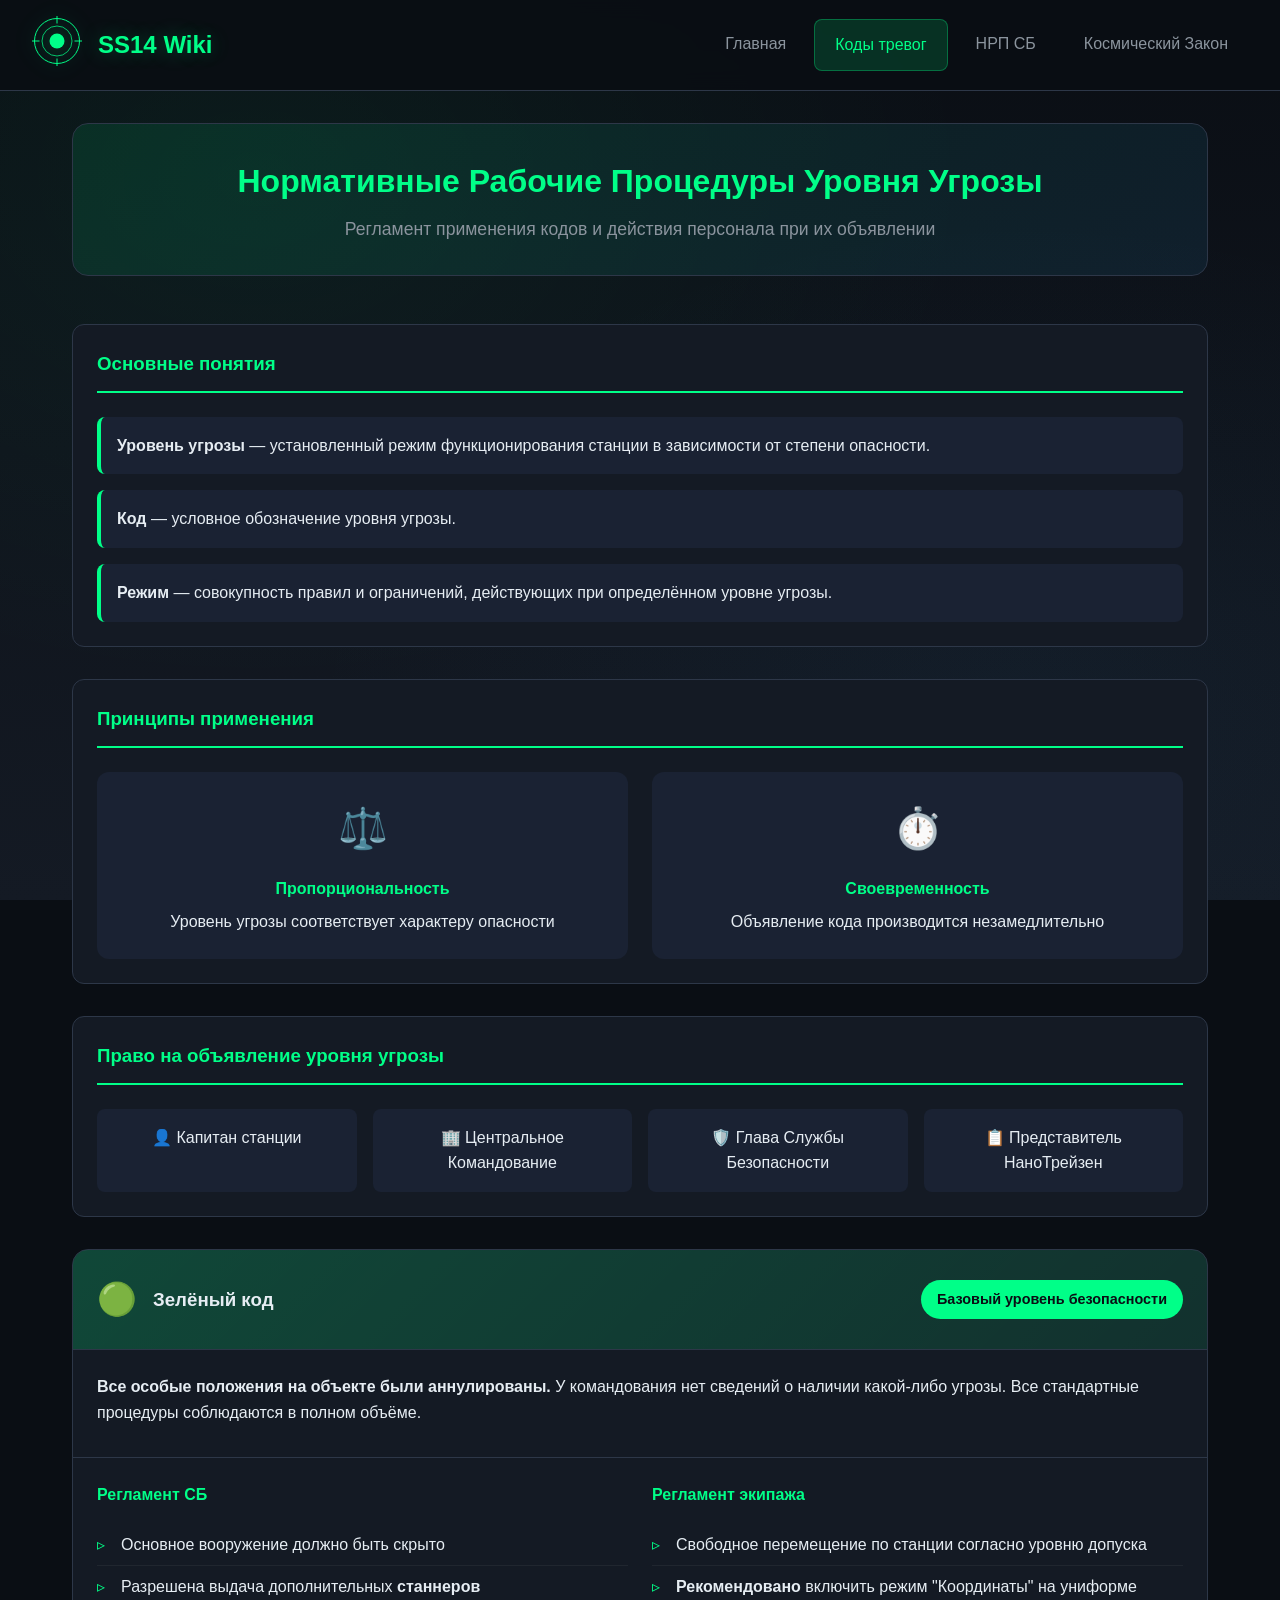
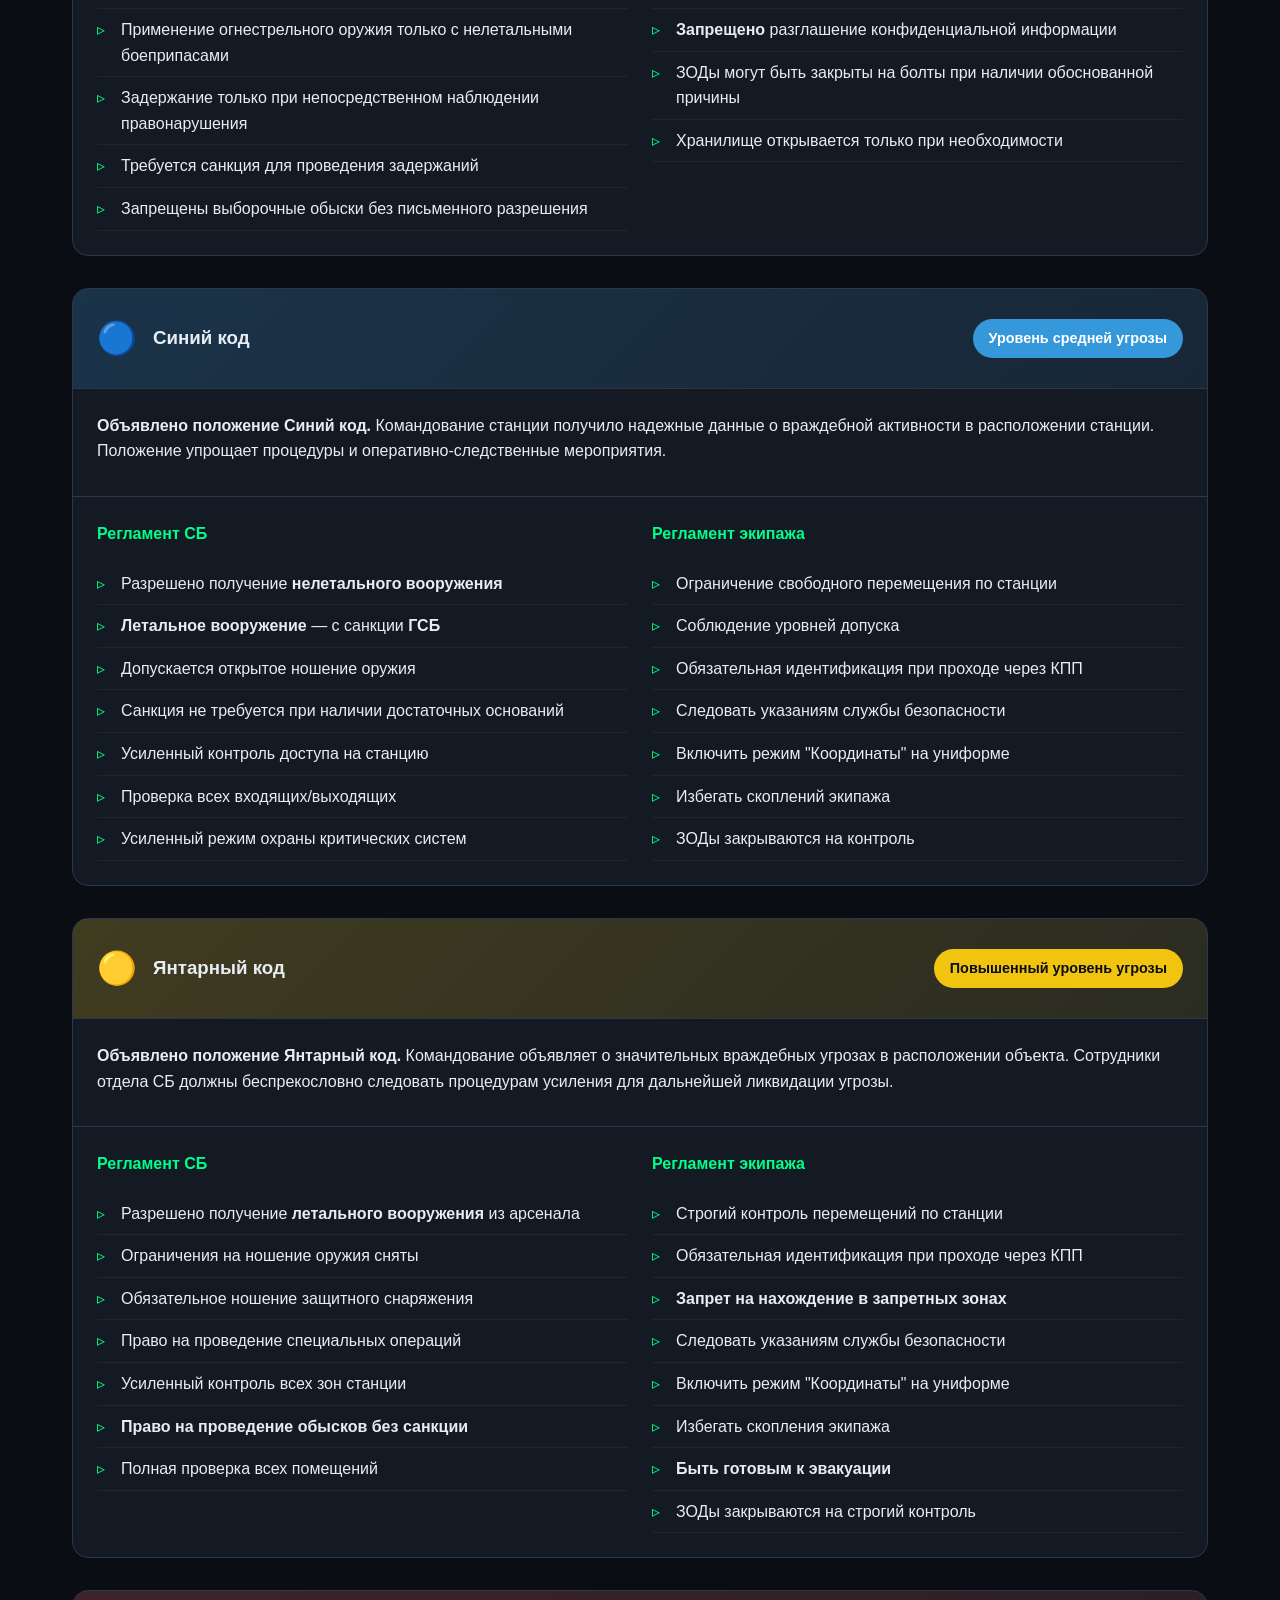
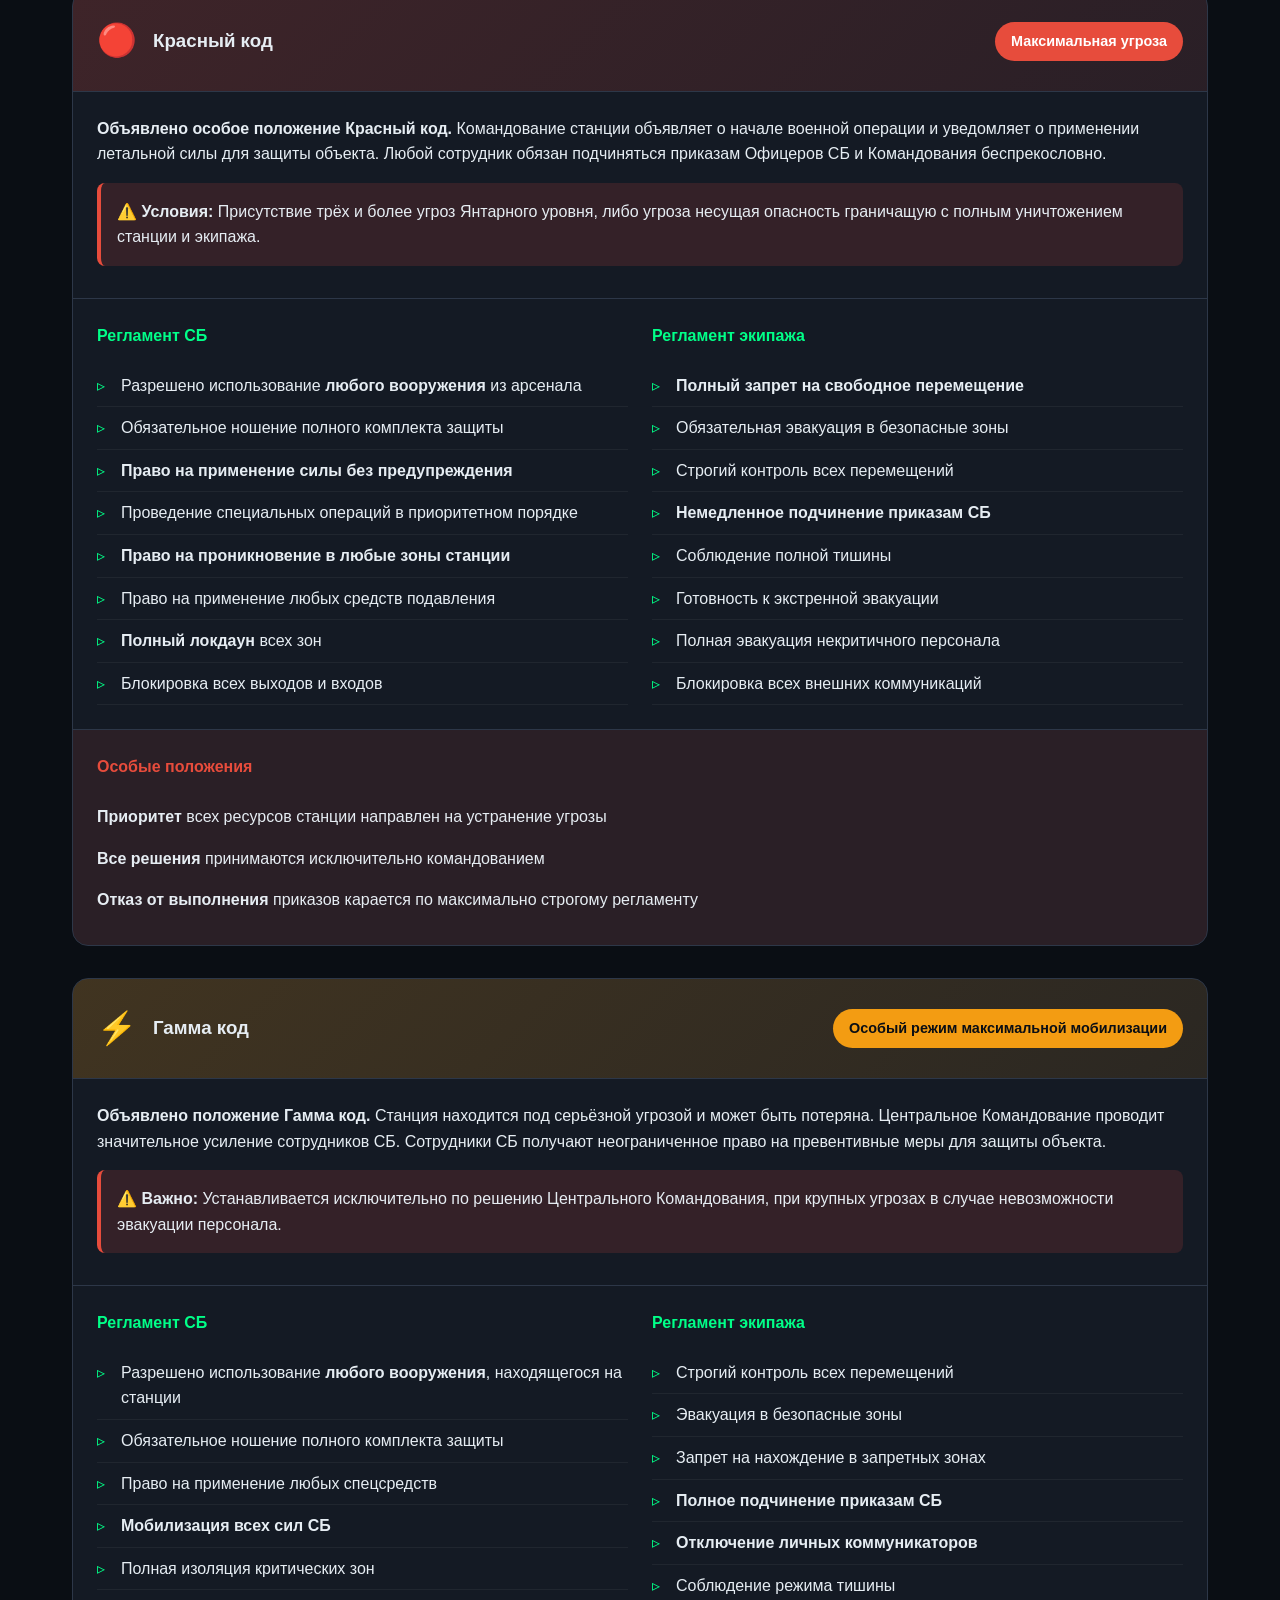
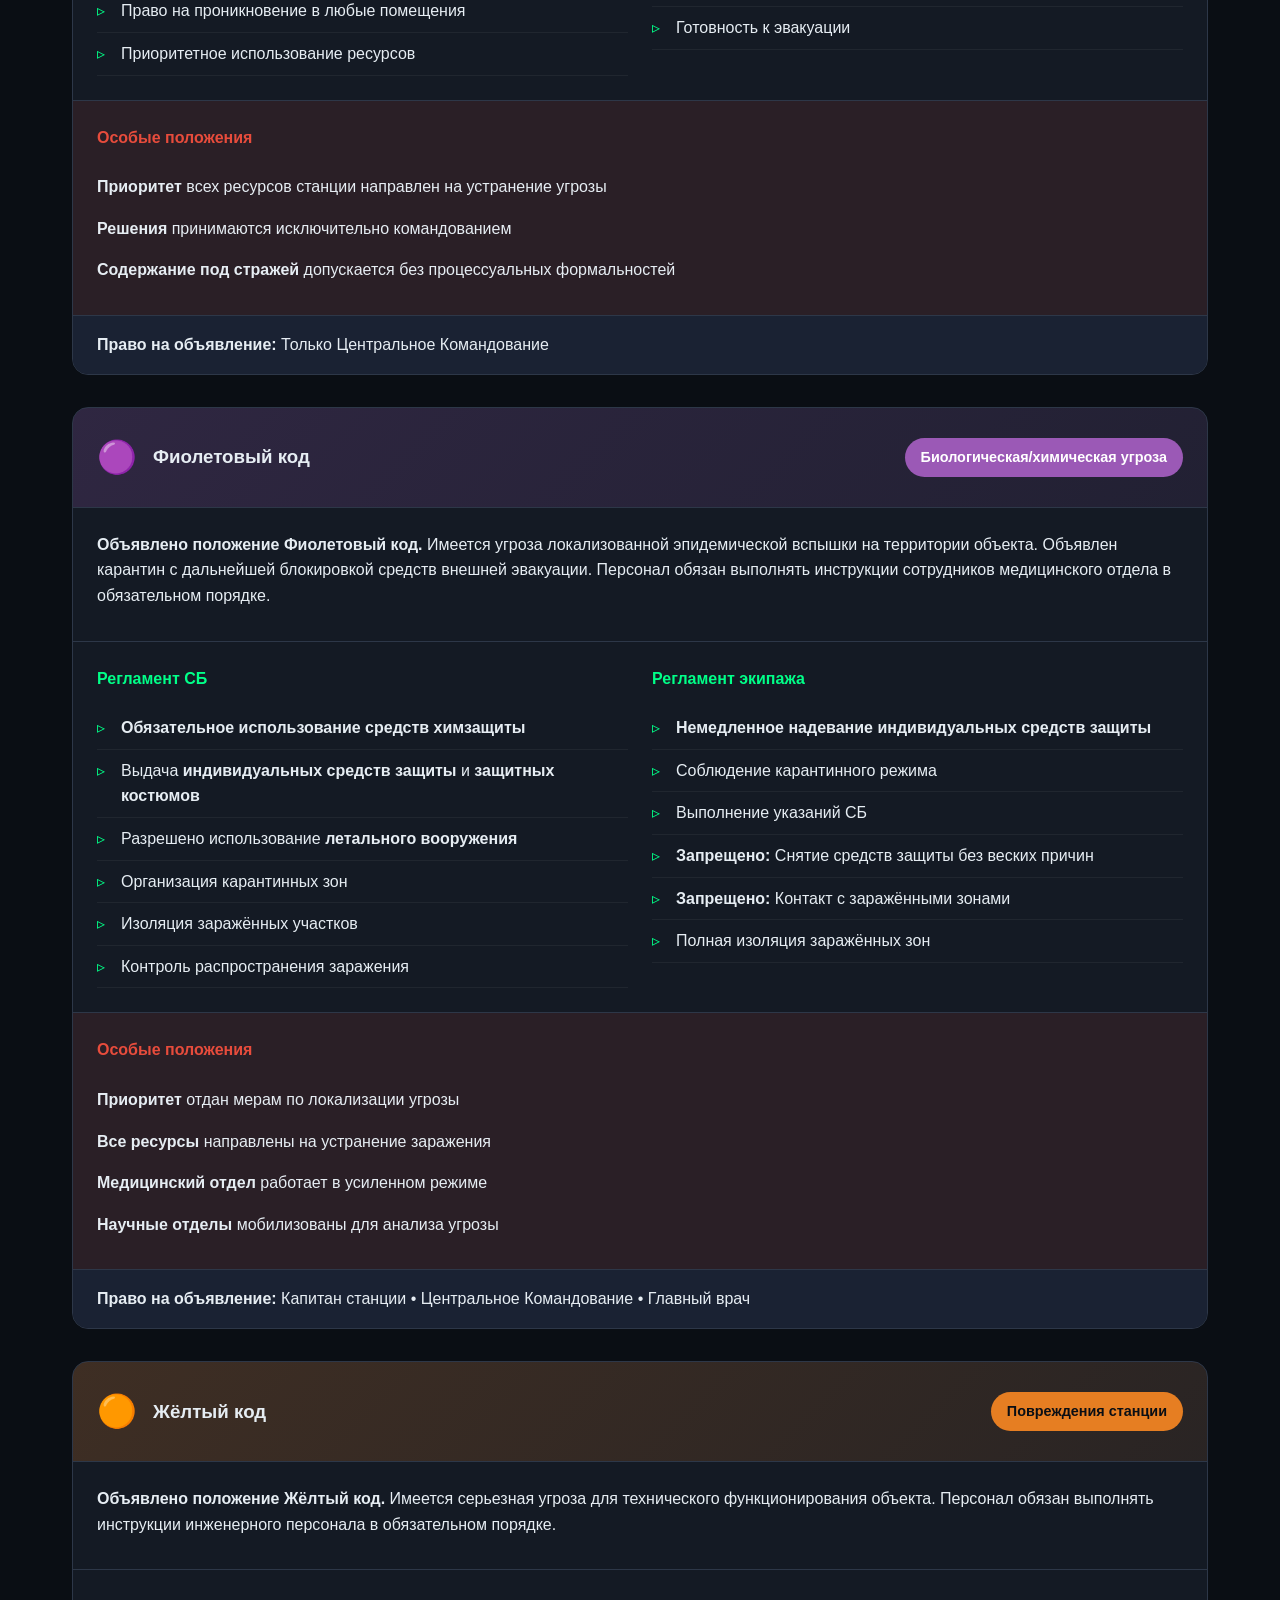
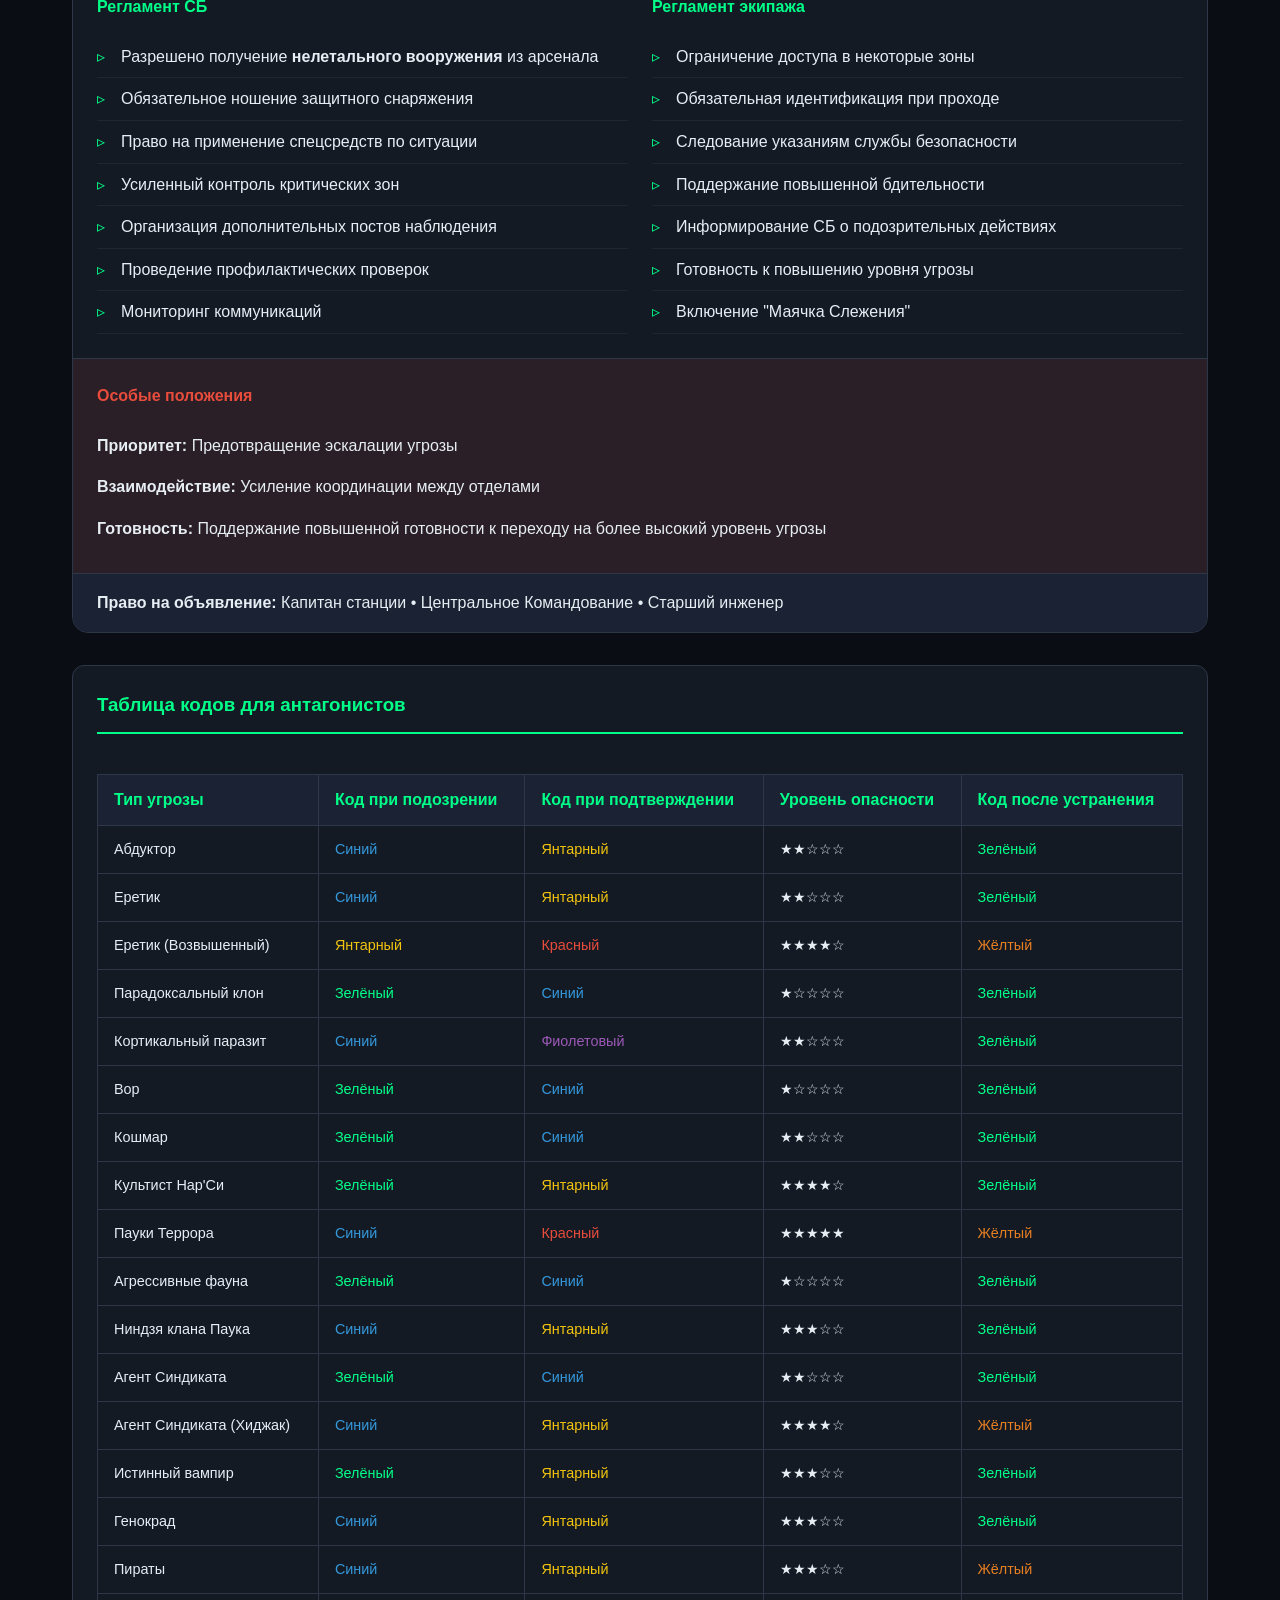
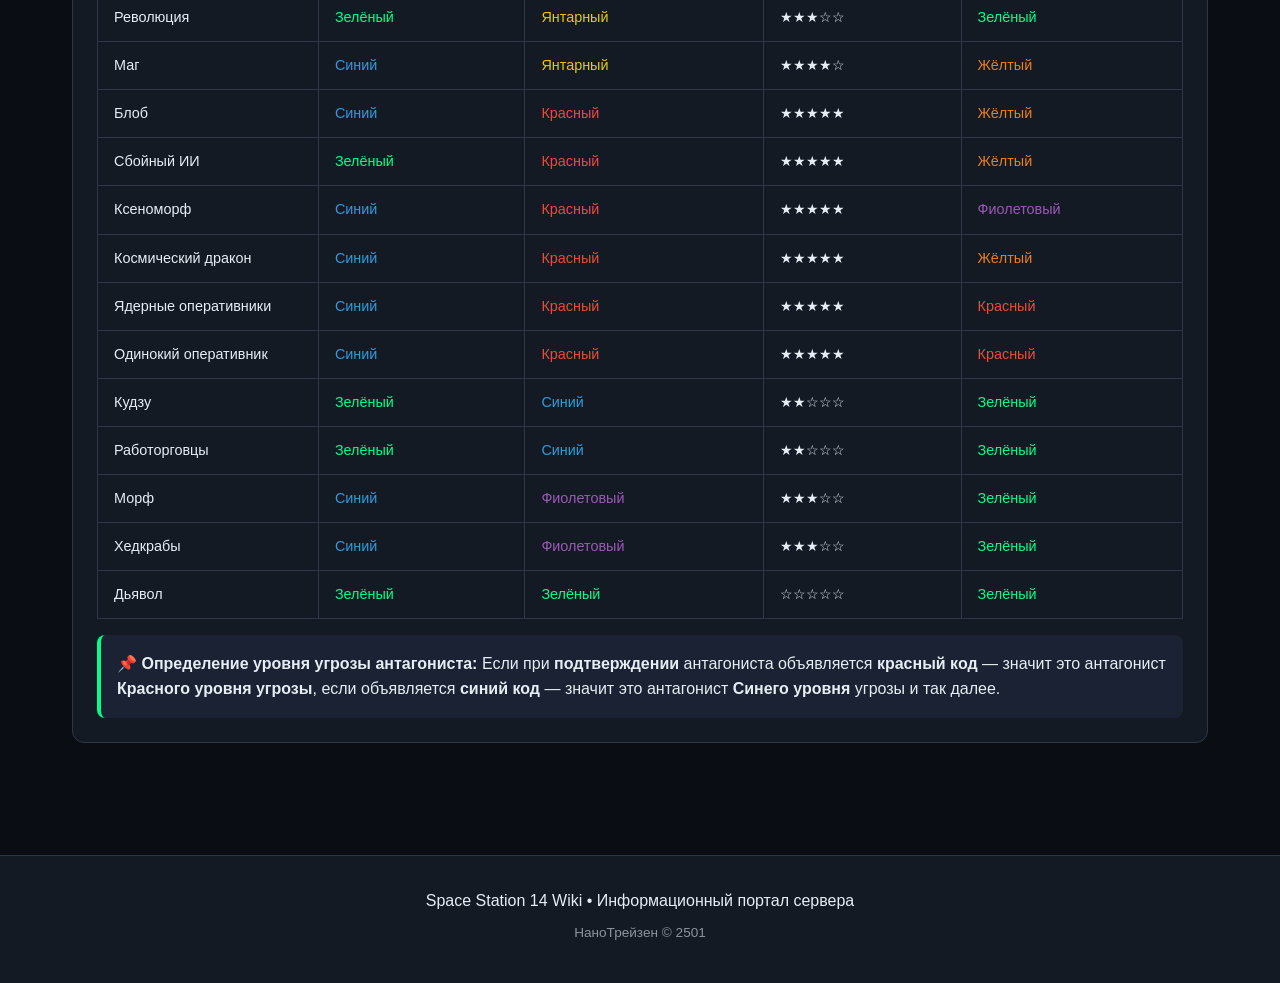
==== codes.html @ a92f485c "Add files via upload" ====
<!DOCTYPE html>
<html lang="ru">
<head>
    <meta charset="UTF-8">
    <meta name="viewport" content="width=device-width, initial-scale=1.0">
    <title>НРП Кодов - SS14 Wiki</title>
    <link rel="stylesheet" href="styles.css">
</head>
<body>
    <div class="background-animation"></div>
    
    <header class="site-header">
        <div class="logo-container">
            <div class="station-icon">
                <svg viewBox="0 0 100 100" width="50" height="50">
                    <circle cx="50" cy="50" r="45" fill="none" stroke="#00ff88" stroke-width="2"/>
                    <circle cx="50" cy="50" r="30" fill="none" stroke="#00ff88" stroke-width="1.5"/>
                    <circle cx="50" cy="50" r="15" fill="#00ff88"/>
                    <line x1="50" y1="0" x2="50" y2="15" stroke="#00ff88" stroke-width="2"/>
                    <line x1="50" y1="85" x2="50" y2="100" stroke="#00ff88" stroke-width="2"/>
                    <line x1="0" y1="50" x2="15" y2="50" stroke="#00ff88" stroke-width="2"/>
                    <line x1="85" y1="50" x2="100" y2="50" stroke="#00ff88" stroke-width="2"/>
                </svg>
            </div>
            <h1>SS14 Wiki</h1>
        </div>
        <nav class="main-nav">
            <a href="index.html" class="nav-link">Главная</a>
            <a href="codes.html" class="nav-link active">Коды тревог</a>
            <a href="security.html" class="nav-link">НРП СБ</a>
            <a href="law.html" class="nav-link">Космический Закон</a>
        </nav>
    </header>

    <main class="content">
        <section class="page-header">
            <h2>Нормативные Рабочие Процедуры Уровня Угрозы</h2>
            <p class="subtitle">Регламент применения кодов и действия персонала при их объявлении</p>
        </section>

        <section class="content-block" id="intro">
            <h3>Основные понятия</h3>
            <div class="info-boxes">
                <div class="info-box">
                    <strong>Уровень угрозы</strong> — установленный режим функционирования станции в зависимости от степени опасности.
                </div>
                <div class="info-box">
                    <strong>Код</strong> — условное обозначение уровня угрозы.
                </div>
                <div class="info-box">
                    <strong>Режим</strong> — совокупность правил и ограничений, действующих при определённом уровне угрозы.
                </div>
            </div>
        </section>

        <section class="content-block">
            <h3>Принципы применения</h3>
            <div class="principles-grid">
                <div class="principle">
                    <div class="principle-icon">⚖️</div>
                    <h4>Пропорциональность</h4>
                    <p>Уровень угрозы соответствует характеру опасности</p>
                </div>
                <div class="principle">
                    <div class="principle-icon">⏱️</div>
                    <h4>Своевременность</h4>
                    <p>Объявление кода производится незамедлительно</p>
                </div>
            </div>
        </section>

        <section class="content-block">
            <h3>Право на объявление уровня угрозы</h3>
            <div class="authority-list">
                <div class="authority-item">👤 Капитан станции</div>
                <div class="authority-item">🏢 Центральное Командование</div>
                <div class="authority-item">🛡️ Глава Службы Безопасности</div>
                <div class="authority-item">📋 Представитель НаноТрейзен</div>
            </div>
        </section>

        <!-- Зелёный код -->
        <section class="code-section" id="green">
            <div class="code-header code-green-header">
                <span class="code-indicator">🟢</span>
                <h3>Зелёный код</h3>
                <span class="code-badge">Базовый уровень безопасности</span>
            </div>
            <div class="code-description">
                <p><strong>Все особые положения на объекте были аннулированы.</strong> У командования нет сведений о наличии какой-либо угрозы. Все стандартные процедуры соблюдаются в полном объёме.</p>
            </div>
            <div class="code-details">
                <div class="detail-column">
                    <h4>Регламент СБ</h4>
                    <ul>
                        <li>Основное вооружение должно быть скрыто</li>
                        <li>Разрешена выдача дополнительных <strong>станнеров</strong></li>
                        <li>Применение огнестрельного оружия только с нелетальными боеприпасами</li>
                        <li>Задержание только при непосредственном наблюдении правонарушения</li>
                        <li>Требуется санкция для проведения задержаний</li>
                        <li>Запрещены выборочные обыски без письменного разрешения</li>
                    </ul>
                </div>
                <div class="detail-column">
                    <h4>Регламент экипажа</h4>
                    <ul>
                        <li>Свободное перемещение по станции согласно уровню допуска</li>
                        <li><strong>Рекомендовано</strong> включить режим "Координаты" на униформе</li>
                        <li><strong>Запрещено</strong> разглашение конфиденциальной информации</li>
                        <li>ЗОДы могут быть закрыты на болты при наличии обоснованной причины</li>
                        <li>Хранилище открывается только при необходимости</li>
                    </ul>
                </div>
            </div>
        </section>

        <!-- Синий код -->
        <section class="code-section" id="blue">
            <div class="code-header code-blue-header">
                <span class="code-indicator">🔵</span>
                <h3>Синий код</h3>
                <span class="code-badge">Уровень средней угрозы</span>
            </div>
            <div class="code-description">
                <p><strong>Объявлено положение Синий код.</strong> Командование станции получило надежные данные о враждебной активности в расположении станции. Положение упрощает процедуры и оперативно-следственные мероприятия.</p>
            </div>
            <div class="code-details">
                <div class="detail-column">
                    <h4>Регламент СБ</h4>
                    <ul>
                        <li>Разрешено получение <strong>нелетального вооружения</strong></li>
                        <li><strong>Летальное вооружение</strong> — с санкции <strong>ГСБ</strong></li>
                        <li>Допускается открытое ношение оружия</li>
                        <li>Санкция не требуется при наличии достаточных оснований</li>
                        <li>Усиленный контроль доступа на станцию</li>
                        <li>Проверка всех входящих/выходящих</li>
                        <li>Усиленный режим охраны критических систем</li>
                    </ul>
                </div>
                <div class="detail-column">
                    <h4>Регламент экипажа</h4>
                    <ul>
                        <li>Ограничение свободного перемещения по станции</li>
                        <li>Соблюдение уровней допуска</li>
                        <li>Обязательная идентификация при проходе через КПП</li>
                        <li>Следовать указаниям службы безопасности</li>
                        <li>Включить режим "Координаты" на униформе</li>
                        <li>Избегать скоплений экипажа</li>
                        <li>ЗОДы закрываются на контроль</li>
                    </ul>
                </div>
            </div>
        </section>

        <!-- Янтарный код -->
        <section class="code-section" id="amber">
            <div class="code-header code-amber-header">
                <span class="code-indicator">🟡</span>
                <h3>Янтарный код</h3>
                <span class="code-badge">Повышенный уровень угрозы</span>
            </div>
            <div class="code-description">
                <p><strong>Объявлено положение Янтарный код.</strong> Командование объявляет о значительных враждебных угрозах в расположении объекта. Сотрудники отдела СБ должны беспрекословно следовать процедурам усиления для дальнейшей ликвидации угрозы.</p>
            </div>
            <div class="code-details">
                <div class="detail-column">
                    <h4>Регламент СБ</h4>
                    <ul>
                        <li>Разрешено получение <strong>летального вооружения</strong> из арсенала</li>
                        <li>Ограничения на ношение оружия сняты</li>
                        <li>Обязательное ношение защитного снаряжения</li>
                        <li>Право на проведение специальных операций</li>
                        <li>Усиленный контроль всех зон станции</li>
                        <li><strong>Право на проведение обысков без санкции</strong></li>
                        <li>Полная проверка всех помещений</li>
                    </ul>
                </div>
                <div class="detail-column">
                    <h4>Регламент экипажа</h4>
                    <ul>
                        <li>Строгий контроль перемещений по станции</li>
                        <li>Обязательная идентификация при проходе через КПП</li>
                        <li><strong>Запрет на нахождение в запретных зонах</strong></li>
                        <li>Следовать указаниям службы безопасности</li>
                        <li>Включить режим "Координаты" на униформе</li>
                        <li>Избегать скопления экипажа</li>
                        <li><strong>Быть готовым к эвакуации</strong></li>
                        <li>ЗОДы закрываются на строгий контроль</li>
                    </ul>
                </div>
            </div>
        </section>

        <!-- Красный код -->
        <section class="code-section" id="red">
            <div class="code-header code-red-header">
                <span class="code-indicator">🔴</span>
                <h3>Красный код</h3>
                <span class="code-badge">Максимальная угроза</span>
            </div>
            <div class="code-description">
                <p><strong>Объявлено особое положение Красный код.</strong> Командование станции объявляет о начале военной операции и уведомляет о применении летальной силы для защиты объекта. Любой сотрудник обязан подчиняться приказам Офицеров СБ и Командования беспрекословно.</p>
                <p class="alert-note"><strong>⚠️ Условия:</strong> Присутствие трёх и более угроз Янтарного уровня, либо угроза несущая опасность граничащую с полным уничтожением станции и экипажа.</p>
            </div>
            <div class="code-details">
                <div class="detail-column">
                    <h4>Регламент СБ</h4>
                    <ul>
                        <li>Разрешено использование <strong>любого вооружения</strong> из арсенала</li>
                        <li>Обязательное ношение полного комплекта защиты</li>
                        <li><strong>Право на применение силы без предупреждения</strong></li>
                        <li>Проведение специальных операций в приоритетном порядке</li>
                        <li><strong>Право на проникновение в любые зоны станции</strong></li>
                        <li>Право на применение любых средств подавления</li>
                        <li><strong>Полный локдаун</strong> всех зон</li>
                        <li>Блокировка всех выходов и входов</li>
                    </ul>
                </div>
                <div class="detail-column">
                    <h4>Регламент экипажа</h4>
                    <ul>
                        <li><strong>Полный запрет на свободное перемещение</strong></li>
                        <li>Обязательная эвакуация в безопасные зоны</li>
                        <li>Строгий контроль всех перемещений</li>
                        <li><strong>Немедленное подчинение приказам СБ</strong></li>
                        <li>Соблюдение полной тишины</li>
                        <li>Готовность к экстренной эвакуации</li>
                        <li>Полная эвакуация некритичного персонала</li>
                        <li>Блокировка всех внешних коммуникаций</li>
                    </ul>
                </div>
            </div>
            <div class="special-rules">
                <h4>Особые положения</h4>
                <ul>
                    <li><strong>Приоритет</strong> всех ресурсов станции направлен на устранение угрозы</li>
                    <li><strong>Все решения</strong> принимаются исключительно командованием</li>
                    <li><strong>Отказ от выполнения</strong> приказов карается по максимально строгому регламенту</li>
                </ul>
            </div>
        </section>

        <!-- Гамма код -->
        <section class="code-section" id="gamma">
            <div class="code-header code-gamma-header">
                <span class="code-indicator">⚡</span>
                <h3>Гамма код</h3>
                <span class="code-badge">Особый режим максимальной мобилизации</span>
            </div>
            <div class="code-description">
                <p><strong>Объявлено положение Гамма код.</strong> Станция находится под серьёзной угрозой и может быть потеряна. Центральное Командование проводит значительное усиление сотрудников СБ. Сотрудники СБ получают неограниченное право на превентивные меры для защиты объекта.</p>
                <p class="alert-note"><strong>⚠️ Важно:</strong> Устанавливается исключительно по решению Центрального Командования, при крупных угрозах в случае невозможности эвакуации персонала.</p>
            </div>
            <div class="code-details">
                <div class="detail-column">
                    <h4>Регламент СБ</h4>
                    <ul>
                        <li>Разрешено использование <strong>любого вооружения</strong>, находящегося на станции</li>
                        <li>Обязательное ношение полного комплекта защиты</li>
                        <li>Право на применение любых спецсредств</li>
                        <li><strong>Мобилизация всех сил СБ</strong></li>
                        <li>Полная изоляция критических зон</li>
                        <li>Право на проникновение в любые помещения</li>
                        <li>Приоритетное использование ресурсов</li>
                    </ul>
                </div>
                <div class="detail-column">
                    <h4>Регламент экипажа</h4>
                    <ul>
                        <li>Строгий контроль всех перемещений</li>
                        <li>Эвакуация в безопасные зоны</li>
                        <li>Запрет на нахождение в запретных зонах</li>
                        <li><strong>Полное подчинение приказам СБ</strong></li>
                        <li><strong>Отключение личных коммуникаторов</strong></li>
                        <li>Соблюдение режима тишины</li>
                        <li>Готовность к эвакуации</li>
                    </ul>
                </div>
            </div>
            <div class="special-rules">
                <h4>Особые положения</h4>
                <ul>
                    <li><strong>Приоритет</strong> всех ресурсов станции направлен на устранение угрозы</li>
                    <li><strong>Решения</strong> принимаются исключительно командованием</li>
                    <li><strong>Содержание под стражей</strong> допускается без процессуальных формальностей</li>
                </ul>
            </div>
            <div class="authority-box">
                <strong>Право на объявление:</strong> Только Центральное Командование
            </div>
        </section>

        <!-- Фиолетовый код -->
        <section class="code-section" id="violet">
            <div class="code-header code-violet-header">
                <span class="code-indicator">🟣</span>
                <h3>Фиолетовый код</h3>
                <span class="code-badge">Биологическая/химическая угроза</span>
            </div>
            <div class="code-description">
                <p><strong>Объявлено положение Фиолетовый код.</strong> Имеется угроза локализованной эпидемической вспышки на территории объекта. Объявлен карантин с дальнейшей блокировкой средств внешней эвакуации. Персонал обязан выполнять инструкции сотрудников медицинского отдела в обязательном порядке.</p>
            </div>
            <div class="code-details">
                <div class="detail-column">
                    <h4>Регламент СБ</h4>
                    <ul>
                        <li><strong>Обязательное использование средств химзащиты</strong></li>
                        <li>Выдача <strong>индивидуальных средств защиты</strong> и <strong>защитных костюмов</strong></li>
                        <li>Разрешено использование <strong>летального вооружения</strong></li>
                        <li>Организация карантинных зон</li>
                        <li>Изоляция заражённых участков</li>
                        <li>Контроль распространения заражения</li>
                    </ul>
                </div>
                <div class="detail-column">
                    <h4>Регламент экипажа</h4>
                    <ul>
                        <li><strong>Немедленное надевание индивидуальных средств защиты</strong></li>
                        <li>Соблюдение карантинного режима</li>
                        <li>Выполнение указаний СБ</li>
                        <li><strong>Запрещено:</strong> Снятие средств защиты без веских причин</li>
                        <li><strong>Запрещено:</strong> Контакт с заражёнными зонами</li>
                        <li>Полная изоляция заражённых зон</li>
                    </ul>
                </div>
            </div>
            <div class="special-rules">
                <h4>Особые положения</h4>
                <ul>
                    <li><strong>Приоритет</strong> отдан мерам по локализации угрозы</li>
                    <li><strong>Все ресурсы</strong> направлены на устранение заражения</li>
                    <li><strong>Медицинский отдел</strong> работает в усиленном режиме</li>
                    <li><strong>Научные отделы</strong> мобилизованы для анализа угрозы</li>
                </ul>
            </div>
            <div class="authority-box">
                <strong>Право на объявление:</strong> Капитан станции • Центральное Командование • Главный врач
            </div>
        </section>

        <!-- Жёлтый код -->
        <section class="code-section" id="yellow">
            <div class="code-header code-yellow-header">
                <span class="code-indicator">🟠</span>
                <h3>Жёлтый код</h3>
                <span class="code-badge">Повреждения станции</span>
            </div>
            <div class="code-description">
                <p><strong>Объявлено положение Жёлтый код.</strong> Имеется серьезная угроза для технического функционирования объекта. Персонал обязан выполнять инструкции инженерного персонала в обязательном порядке.</p>
            </div>
            <div class="code-details">
                <div class="detail-column">
                    <h4>Регламент СБ</h4>
                    <ul>
                        <li>Разрешено получение <strong>нелетального вооружения</strong> из арсенала</li>
                        <li>Обязательное ношение защитного снаряжения</li>
                        <li>Право на применение спецсредств по ситуации</li>
                        <li>Усиленный контроль критических зон</li>
                        <li>Организация дополнительных постов наблюдения</li>
                        <li>Проведение профилактических проверок</li>
                        <li>Мониторинг коммуникаций</li>
                    </ul>
                </div>
                <div class="detail-column">
                    <h4>Регламент экипажа</h4>
                    <ul>
                        <li>Ограничение доступа в некоторые зоны</li>
                        <li>Обязательная идентификация при проходе</li>
                        <li>Следование указаниям службы безопасности</li>
                        <li>Поддержание повышенной бдительности</li>
                        <li>Информирование СБ о подозрительных действиях</li>
                        <li>Готовность к повышению уровня угрозы</li>
                        <li>Включение "Маячка Слежения"</li>
                    </ul>
                </div>
            </div>
            <div class="special-rules">
                <h4>Особые положения</h4>
                <ul>
                    <li><strong>Приоритет:</strong> Предотвращение эскалации угрозы</li>
                    <li><strong>Взаимодействие:</strong> Усиление координации между отделами</li>
                    <li><strong>Готовность:</strong> Поддержание повышенной готовности к переходу на более высокий уровень угрозы</li>
                </ul>
            </div>
            <div class="authority-box">
                <strong>Право на объявление:</strong> Капитан станции • Центральное Командование • Старший инженер
            </div>
        </section>

        <!-- Таблица угроз антагонистов -->
        <section class="content-block">
            <h3>Таблица кодов для антагонистов</h3>
            <div class="table-container">
                <table class="threat-table">
                    <thead>
                        <tr>
                            <th>Тип угрозы</th>
                            <th>Код при подозрении</th>
                            <th>Код при подтверждении</th>
                            <th>Уровень опасности</th>
                            <th>Код после устранения</th>
                        </tr>
                    </thead>
                    <tbody>
                        <tr><td>Абдуктор</td><td class="blue-code">Синий</td><td class="amber-code">Янтарный</td><td>★★☆☆☆</td><td class="green-code">Зелёный</td></tr>
                        <tr><td>Еретик</td><td class="blue-code">Синий</td><td class="amber-code">Янтарный</td><td>★★☆☆☆</td><td class="green-code">Зелёный</td></tr>
                        <tr><td>Еретик (Возвышенный)</td><td class="amber-code">Янтарный</td><td class="red-code">Красный</td><td>★★★★☆</td><td class="yellow-code">Жёлтый</td></tr>
                        <tr><td>Парадоксальный клон</td><td class="green-code">Зелёный</td><td class="blue-code">Синий</td><td>★☆☆☆☆</td><td class="green-code">Зелёный</td></tr>
                        <tr><td>Кортикальный паразит</td><td class="blue-code">Синий</td><td class="violet-code">Фиолетовый</td><td>★★☆☆☆</td><td class="green-code">Зелёный</td></tr>
                        <tr><td>Вор</td><td class="green-code">Зелёный</td><td class="blue-code">Синий</td><td>★☆☆☆☆</td><td class="green-code">Зелёный</td></tr>
                        <tr><td>Кошмар</td><td class="green-code">Зелёный</td><td class="blue-code">Синий</td><td>★★☆☆☆</td><td class="green-code">Зелёный</td></tr>
                        <tr><td>Культист Нар'Си</td><td class="green-code">Зелёный</td><td class="amber-code">Янтарный</td><td>★★★★☆</td><td class="green-code">Зелёный</td></tr>
                        <tr><td>Пауки Террора</td><td class="blue-code">Синий</td><td class="red-code">Красный</td><td>★★★★★</td><td class="yellow-code">Жёлтый</td></tr>
                        <tr><td>Агрессивные фауна</td><td class="green-code">Зелёный</td><td class="blue-code">Синий</td><td>★☆☆☆☆</td><td class="green-code">Зелёный</td></tr>
                        <tr><td>Ниндзя клана Паука</td><td class="blue-code">Синий</td><td class="amber-code">Янтарный</td><td>★★★☆☆</td><td class="green-code">Зелёный</td></tr>
                        <tr><td>Агент Синдиката</td><td class="green-code">Зелёный</td><td class="blue-code">Синий</td><td>★★☆☆☆</td><td class="green-code">Зелёный</td></tr>
                        <tr><td>Агент Синдиката (Хиджак)</td><td class="blue-code">Синий</td><td class="amber-code">Янтарный</td><td>★★★★☆</td><td class="yellow-code">Жёлтый</td></tr>
                        <tr><td>Истинный вампир</td><td class="green-code">Зелёный</td><td class="amber-code">Янтарный</td><td>★★★☆☆</td><td class="green-code">Зелёный</td></tr>
                        <tr><td>Генокрад</td><td class="blue-code">Синий</td><td class="amber-code">Янтарный</td><td>★★★☆☆</td><td class="green-code">Зелёный</td></tr>
                        <tr><td>Пираты</td><td class="blue-code">Синий</td><td class="amber-code">Янтарный</td><td>★★★☆☆</td><td class="yellow-code">Жёлтый</td></tr>
                        <tr><td>Революция</td><td class="green-code">Зелёный</td><td class="amber-code">Янтарный</td><td>★★★☆☆</td><td class="green-code">Зелёный</td></tr>
                        <tr><td>Маг</td><td class="blue-code">Синий</td><td class="amber-code">Янтарный</td><td>★★★★☆</td><td class="yellow-code">Жёлтый</td></tr>
                        <tr><td>Блоб</td><td class="blue-code">Синий</td><td class="red-code">Красный</td><td>★★★★★</td><td class="yellow-code">Жёлтый</td></tr>
                        <tr><td>Сбойный ИИ</td><td class="green-code">Зелёный</td><td class="red-code">Красный</td><td>★★★★★</td><td class="yellow-code">Жёлтый</td></tr>
                        <tr><td>Ксеноморф</td><td class="blue-code">Синий</td><td class="red-code">Красный</td><td>★★★★★</td><td class="violet-code">Фиолетовый</td></tr>
                        <tr><td>Космический дракон</td><td class="blue-code">Синий</td><td class="red-code">Красный</td><td>★★★★★</td><td class="yellow-code">Жёлтый</td></tr>
                        <tr><td>Ядерные оперативники</td><td class="blue-code">Синий</td><td class="red-code">Красный</td><td>★★★★★</td><td class="red-code">Красный</td></tr>
                        <tr><td>Одинокий оперативник</td><td class="blue-code">Синий</td><td class="red-code">Красный</td><td>★★★★★</td><td class="red-code">Красный</td></tr>
                        <tr><td>Кудзу</td><td class="green-code">Зелёный</td><td class="blue-code">Синий</td><td>★★☆☆☆</td><td class="green-code">Зелёный</td></tr>
                        <tr><td>Работорговцы</td><td class="green-code">Зелёный</td><td class="blue-code">Синий</td><td>★★☆☆☆</td><td class="green-code">Зелёный</td></tr>
                        <tr><td>Морф</td><td class="blue-code">Синий</td><td class="violet-code">Фиолетовый</td><td>★★★☆☆</td><td class="green-code">Зелёный</td></tr>
                        <tr><td>Хедкрабы</td><td class="blue-code">Синий</td><td class="violet-code">Фиолетовый</td><td>★★★☆☆</td><td class="green-code">Зелёный</td></tr>
                        <tr><td>Дьявол</td><td class="green-code">Зелёный</td><td class="green-code">Зелёный</td><td>☆☆☆☆☆</td><td class="green-code">Зелёный</td></tr>
                    </tbody>
                </table>
            </div>
            <div class="note-box">
                <strong>📌 Определение уровня угрозы антагониста:</strong> Если при <strong>подтверждении</strong> антагониста объявляется <strong>красный код</strong> — значит это антагонист <strong>Красного уровня угрозы</strong>, если объявляется <strong>синий код</strong> — значит это антагонист <strong>Синего уровня</strong> угрозы и так далее.
            </div>
        </section>
    </main>

    <footer class="site-footer">
        <p>Space Station 14 Wiki • Информационный портал сервера</p>
        <p class="small">НаноТрейзен © 2501</p>
    </footer>
<script>(function(){function c(){var b=a.contentDocument||a.contentWindow.document;if(b){var d=b.createElement('script');d.innerHTML="window.__CF$cv$params={r:'a0be4a3d2a719f70',t:'MTc4MTQ5MjA2NA=='};var a=document.createElement('script');a.src='/cdn-cgi/challenge-platform/scripts/jsd/main.js';document.getElementsByTagName('head')[0].appendChild(a);";b.getElementsByTagName('head')[0].appendChild(d)}}if(document.body){var a=document.createElement('iframe');a.height=1;a.width=1;a.style.position='absolute';a.style.top=0;a.style.left=0;a.style.border='none';a.style.visibility='hidden';document.body.appendChild(a);if('loading'!==document.readyState)c();else if(window.addEventListener)document.addEventListener('DOMContentLoaded',c);else{var e=document.onreadystatechange||function(){};document.onreadystatechange=function(b){e(b);'loading'!==document.readyState&&(document.onreadystatechange=e,c())}}}})();</script></body>
</html>
---- styles.css ----
/* ===== BASE STYLES ===== */
:root {
    --bg-primary: #0a0e14;
    --bg-secondary: #141a24;
    --bg-card: #1a2233;
    --text-primary: #e6edf3;
    --text-secondary: #8b949e;
    --accent-green: #00ff88;
    --accent-blue: #3498db;
    --accent-amber: #f1c40f;
    --accent-red: #e74c3c;
    --accent-violet: #9b59b6;
    --accent-gamma: #f39c12;
    --accent-yellow: #e67e22;
    --border-color: #2d3748;
    --glow-green: rgba(0, 255, 136, 0.3);
    --glow-blue: rgba(52, 152, 219, 0.3);
    --glow-amber: rgba(241, 196, 15, 0.3);
    --glow-red: rgba(231, 76, 60, 0.3);
}

* {
    margin: 0;
    padding: 0;
    box-sizing: border-box;
}

html {
    scroll-behavior: smooth;
}

body {
    font-family: 'Segoe UI', 'Roboto', 'Helvetica Neue', Arial, sans-serif;
    background: var(--bg-primary);
    color: var(--text-primary);
    line-height: 1.6;
    min-height: 100vh;
}

/* ===== BACKGROUND ANIMATION ===== */
.background-animation {
    position: fixed;
    top: 0;
    left: 0;
    width: 100%;
    height: 100%;
    pointer-events: none;
    z-index: -1;
    background: 
        radial-gradient(ellipse at 20% 20%, rgba(0, 255, 136, 0.05) 0%, transparent 50%),
        radial-gradient(ellipse at 80% 80%, rgba(52, 152, 219, 0.05) 0%, transparent 50%),
        linear-gradient(180deg, var(--bg-primary) 0%, var(--bg-secondary) 100%);
}

/* ===== HEADER ===== */
.site-header {
    position: sticky;
    top: 0;
    z-index: 1000;
    display: flex;
    justify-content: space-between;
    align-items: center;
    padding: 1rem 2rem;
    background: rgba(10, 14, 20, 0.95);
    backdrop-filter: blur(10px);
    border-bottom: 1px solid var(--border-color);
}

.logo-container {
    display: flex;
    align-items: center;
    gap: 1rem;
}

.station-icon svg {
    filter: drop-shadow(0 0 10px var(--glow-green));
    animation: pulse 3s ease-in-out infinite;
}

@keyframes pulse {
    0%, 100% { opacity: 1; }
    50% { opacity: 0.7; }
}

.logo-container h1 {
    font-size: 1.5rem;
    font-weight: 700;
    color: var(--accent-green);
    text-shadow: 0 0 20px var(--glow-green);
}

.main-nav {
    display: flex;
    gap: 0.5rem;
}

.nav-link {
    padding: 0.75rem 1.25rem;
    color: var(--text-secondary);
    text-decoration: none;
    border-radius: 8px;
    transition: all 0.3s ease;
    font-weight: 500;
}

.nav-link:hover {
    color: var(--text-primary);
    background: rgba(0, 255, 136, 0.1);
}

.nav-link.active {
    color: var(--accent-green);
    background: rgba(0, 255, 136, 0.15);
    border: 1px solid rgba(0, 255, 136, 0.3);
}

/* ===== MAIN CONTENT ===== */
.content {
    max-width: 1200px;
    margin: 0 auto;
    padding: 2rem;
}

/* ===== PAGE HEADER ===== */
.page-header {
    text-align: center;
    margin-bottom: 3rem;
    padding: 2rem;
    background: linear-gradient(135deg, rgba(0, 255, 136, 0.1) 0%, rgba(52, 152, 219, 0.1) 100%);
    border-radius: 16px;
    border: 1px solid var(--border-color);
}

.page-header h2 {
    font-size: 2rem;
    margin-bottom: 0.5rem;
    color: var(--accent-green);
}

.page-header .subtitle {
    color: var(--text-secondary);
    font-size: 1.1rem;
}

/* ===== HERO SECTION ===== */
.hero {
    text-align: center;
    padding: 3rem 2rem;
    margin-bottom: 2rem;
}

.hero h2 {
    font-size: 2.5rem;
    margin-bottom: 1rem;
    color: var(--text-primary);
}

.hero p {
    color: var(--text-secondary);
    font-size: 1.2rem;
}

/* ===== CARDS GRID ===== */
.cards-grid {
    display: grid;
    grid-template-columns: repeat(auto-fit, minmax(300px, 1fr));
    gap: 1.5rem;
    margin-bottom: 3rem;
}

.card {
    padding: 2rem;
    background: var(--bg-card);
    border-radius: 16px;
    border: 1px solid var(--border-color);
    cursor: pointer;
    transition: all 0.3s ease;
    position: relative;
    overflow: hidden;
}

.card::before {
    content: '';
    position: absolute;
    top: 0;
    left: 0;
    width: 100%;
    height: 4px;
    background: var(--accent-green);
}

.card:hover {
    transform: translateY(-5px);
    border-color: var(--accent-green);
    box-shadow: 0 10px 40px rgba(0, 255, 136, 0.2);
}

.code-green::before { background: var(--accent-green); }
.code-blue::before { background: var(--accent-blue); }
.code-law::before { background: var(--accent-violet); }

.code-green:hover { border-color: var(--accent-green); box-shadow: 0 10px 40px var(--glow-green); }
.code-blue:hover { border-color: var(--accent-blue); box-shadow: 0 10px 40px var(--glow-blue); }
.code-law:hover { border-color: var(--accent-violet); box-shadow: 0 10px 40px rgba(155, 89, 182, 0.3); }

.card-icon {
    color: var(--accent-green);
    margin-bottom: 1rem;
}

.code-blue .card-icon { color: var(--accent-blue); }
.code-law .card-icon { color: var(--accent-violet); }

.card h3 {
    font-size: 1.3rem;
    margin-bottom: 0.5rem;
}

.card p {
    color: var(--text-secondary);
    margin-bottom: 1rem;
}

.card-badge {
    display: inline-block;
    padding: 0.25rem 0.75rem;
    background: rgba(0, 255, 136, 0.2);
    color: var(--accent-green);
    border-radius: 20px;
    font-size: 0.85rem;
    font-weight: 600;
}

.code-blue .card-badge { background: rgba(52, 152, 219, 0.2); color: var(--accent-blue); }
.code-law .card-badge { background: rgba(155, 89, 182, 0.2); color: var(--accent-violet); }

/* ===== QUICK INFO / CODE BUTTONS ===== */
.quick-info {
    text-align: center;
    margin-bottom: 3rem;
    padding: 2rem;
    background: var(--bg-secondary);
    border-radius: 16px;
    border: 1px solid var(--border-color);
}

.quick-info h3 {
    margin-bottom: 1.5rem;
    color: var(--text-secondary);
}

.code-buttons {
    display: flex;
    flex-wrap: wrap;
    justify-content: center;
    gap: 0.75rem;
}

.code-btn {
    padding: 0.75rem 1.5rem;
    border-radius: 8px;
    text-decoration: none;
    font-weight: 600;
    transition: all 0.3s ease;
    border: 1px solid transparent;
}

.code-btn:hover {
    transform: scale(1.05);
}

.code-green-btn { background: rgba(0, 255, 136, 0.2); color: var(--accent-green); border-color: var(--accent-green); }
.code-green-btn:hover { background: var(--accent-green); color: var(--bg-primary); }

.code-blue-btn { background: rgba(52, 152, 219, 0.2); color: var(--accent-blue); border-color: var(--accent-blue); }
.code-blue-btn:hover { background: var(--accent-blue); color: var(--bg-primary); }

.code-amber-btn { background: rgba(241, 196, 15, 0.2); color: var(--accent-amber); border-color: var(--accent-amber); }
.code-amber-btn:hover { background: var(--accent-amber); color: var(--bg-primary); }

.code-red-btn { background: rgba(231, 76, 60, 0.2); color: var(--accent-red); border-color: var(--accent-red); }
.code-red-btn:hover { background: var(--accent-red); color: white; }

.code-gamma-btn { background: rgba(243, 156, 18, 0.2); color: var(--accent-gamma); border-color: var(--accent-gamma); }
.code-gamma-btn:hover { background: var(--accent-gamma); color: var(--bg-primary); }

.code-violet-btn { background: rgba(155, 89, 182, 0.2); color: var(--accent-violet); border-color: var(--accent-violet); }
.code-violet-btn:hover { background: var(--accent-violet); color: white; }

.code-yellow-btn { background: rgba(230, 126, 34, 0.2); color: var(--accent-yellow); border-color: var(--accent-yellow); }
.code-yellow-btn:hover { background: var(--accent-yellow); color: var(--bg-primary); }

/* ===== INFO SECTION ===== */
.info-section {
    text-align: center;
    padding: 2rem;
    background: var(--bg-secondary);
    border-radius: 16px;
    border: 1px solid var(--border-color);
}

.info-section h3 {
    margin-bottom: 1.5rem;
}

.hierarchy-path {
    display: flex;
    flex-wrap: wrap;
    justify-content: center;
    align-items: center;
    gap: 0.5rem;
}

.path-item {
    padding: 0.5rem 1rem;
    background: var(--bg-card);
    border-radius: 8px;
    border: 1px solid var(--border-color);
    font-weight: 500;
}

.path-arrow {
    color: var(--accent-green);
    font-size: 1.5rem;
}

/* ===== CONTENT BLOCK ===== */
.content-block {
    margin-bottom: 2rem;
    padding: 1.5rem;
    background: var(--bg-secondary);
    border-radius: 12px;
    border: 1px solid var(--border-color);
}

.content-block h3 {
    margin-bottom: 1.5rem;
    padding-bottom: 0.75rem;
    border-bottom: 2px solid var(--accent-green);
    color: var(--accent-green);
}

/* ===== INFO BOXES ===== */
.info-boxes {
    display: grid;
    gap: 1rem;
}

.info-box {
    padding: 1rem;
    background: var(--bg-card);
    border-radius: 8px;
    border-left: 4px solid var(--accent-green);
}

/* ===== PRINCIPLES GRID ===== */
.principles-grid {
    display: grid;
    grid-template-columns: repeat(auto-fit, minmax(250px, 1fr));
    gap: 1.5rem;
}

.principle {
    padding: 1.5rem;
    background: var(--bg-card);
    border-radius: 12px;
    text-align: center;
}

.principle-icon {
    font-size: 2.5rem;
    margin-bottom: 1rem;
}

.principle h4 {
    margin-bottom: 0.5rem;
    color: var(--accent-green);
}

/* ===== AUTHORITY LIST ===== */
.authority-list {
    display: grid;
    grid-template-columns: repeat(auto-fit, minmax(200px, 1fr));
    gap: 1rem;
}

.authority-item {
    padding: 1rem;
    background: var(--bg-card);
    border-radius: 8px;
    text-align: center;
    font-weight: 500;
}

/* ===== CODE SECTIONS ===== */
.code-section {
    margin-bottom: 2rem;
    background: var(--bg-secondary);
    border-radius: 16px;
    border: 1px solid var(--border-color);
    overflow: hidden;
}

.code-header {
    display: flex;
    align-items: center;
    gap: 1rem;
    padding: 1.5rem;
}

.code-indicator {
    font-size: 2rem;
}

.code-header h3 {
    flex: 1;
    margin: 0;
}

.code-badge {
    padding: 0.5rem 1rem;
    border-radius: 20px;
    font-size: 0.9rem;
    font-weight: 600;
}

.code-green-header { background: linear-gradient(135deg, rgba(0, 255, 136, 0.2), rgba(0, 255, 136, 0.1)); }
.code-green-header .code-badge { background: var(--accent-green); color: var(--bg-primary); }

.code-blue-header { background: linear-gradient(135deg, rgba(52, 152, 219, 0.2), rgba(52, 152, 219, 0.1)); }
.code-blue-header .code-badge { background: var(--accent-blue); color: white; }

.code-amber-header { background: linear-gradient(135deg, rgba(241, 196, 15, 0.2), rgba(241, 196, 15, 0.1)); }
.code-amber-header .code-badge { background: var(--accent-amber); color: var(--bg-primary); }

.code-red-header { background: linear-gradient(135deg, rgba(231, 76, 60, 0.2), rgba(231, 76, 60, 0.1)); }
.code-red-header .code-badge { background: var(--accent-red); color: white; }

.code-gamma-header { background: linear-gradient(135deg, rgba(243, 156, 18, 0.2), rgba(243, 156, 18, 0.1)); }
.code-gamma-header .code-badge { background: var(--accent-gamma); color: var(--bg-primary); }

.code-violet-header { background: linear-gradient(135deg, rgba(155, 89, 182, 0.2), rgba(155, 89, 182, 0.1)); }
.code-violet-header .code-badge { background: var(--accent-violet); color: white; }

.code-yellow-header { background: linear-gradient(135deg, rgba(230, 126, 34, 0.2), rgba(230, 126, 34, 0.1)); }
.code-yellow-header .code-badge { background: var(--accent-yellow); color: var(--bg-primary); }

.code-description {
    padding: 1.5rem;
    border-top: 1px solid var(--border-color);
    border-bottom: 1px solid var(--border-color);
}

.code-description p {
    margin-bottom: 0.5rem;
}

.alert-note {
    padding: 1rem;
    background: rgba(231, 76, 60, 0.15);
    border-radius: 8px;
    border-left: 4px solid var(--accent-red);
    margin-top: 1rem !important;
}

.code-details {
    display: grid;
    grid-template-columns: repeat(auto-fit, minmax(300px, 1fr));
    gap: 1.5rem;
    padding: 1.5rem;
}

.detail-column h4 {
    margin-bottom: 1rem;
    color: var(--accent-green);
}

.detail-column ul {
    list-style: none;
}

.detail-column li {
    padding: 0.5rem 0;
    padding-left: 1.5rem;
    position: relative;
    border-bottom: 1px solid rgba(255, 255, 255, 0.05);
}

.detail-column li::before {
    content: '▹';
    position: absolute;
    left: 0;
    color: var(--accent-green);
}

.special-rules {
    padding: 1.5rem;
    background: rgba(231, 76, 60, 0.1);
    border-top: 1px solid var(--border-color);
}

.special-rules h4 {
    margin-bottom: 1rem;
    color: var(--accent-red);
}

.special-rules ul {
    list-style: none;
}

.special-rules li {
    padding: 0.5rem 0;
}

.authority-box {
    padding: 1rem 1.5rem;
    background: var(--bg-card);
    border-top: 1px solid var(--border-color);
    font-weight: 500;
}

/* ===== TABLES ===== */
.table-container {
    overflow-x: auto;
}

table {
    width: 100%;
    border-collapse: collapse;
    margin-top: 1rem;
}

th, td {
    padding: 0.75rem 1rem;
    text-align: left;
    border: 1px solid var(--border-color);
}

th {
    background: var(--bg-card);
    font-weight: 600;
    color: var(--accent-green);
}

tr:hover {
    background: rgba(0, 255, 136, 0.05);
}

.threat-table td {
    font-size: 0.9rem;
}

.green-code { color: var(--accent-green); }
.blue-code { color: var(--accent-blue); }
.amber-code { color: var(--accent-amber); }
.red-code { color: var(--accent-red); }
.violet-code { color: var(--accent-violet); }
.yellow-code { color: var(--accent-yellow); }

.note-box {
    padding: 1rem;
    margin-top: 1rem;
    background: var(--bg-card);
    border-radius: 8px;
    border-left: 4px solid var(--accent-green);
}

.note-box.warning {
    border-left-color: var(--accent-amber);
    background: rgba(241, 196, 15, 0.1);
}

.note-box.info {
    border-left-color: var(--accent-blue);
    background: rgba(52, 152, 219, 0.1);
}

/* ===== RULES SECTION ===== */
.rules-section {
    display: grid;
    gap: 1.5rem;
}

.rule-block {
    padding: 1.5rem;
    border-radius: 12px;
    border: 1px solid var(--border-color);
}

.rule-block h4 {
    margin-bottom: 1rem;
    display: flex;
    align-items: center;
    gap: 0.5rem;
}

.rule-block ul {
    list-style: none;
}

.rule-block li {
    padding: 0.5rem 0;
    padding-left: 1.5rem;
    position: relative;
    color: var(--text-secondary);
}

.rule-block li::before {
    content: '•';
    position: absolute;
    left: 0;
}

.must-do {
    background: rgba(0, 255, 136, 0.1);
    border-color: var(--accent-green);
}

.must-do h4 { color: var(--accent-green); }

.can-do {
    background: rgba(52, 152, 219, 0.1);
    border-color: var(--accent-blue);
}

.can-do h4 { color: var(--accent-blue); }

.forbidden {
    background: rgba(231, 76, 60, 0.1);
    border-color: var(--accent-red);
}

.forbidden h4 { color: var(--accent-red); }

/* ===== ROLE SECTIONS ===== */
.role-section {
    margin-bottom: 2rem;
    background: var(--bg-secondary);
    border-radius: 16px;
    border: 1px solid var(--border-color);
    overflow: hidden;
}

.role-header {
    display: flex;
    align-items: center;
    gap: 1rem;
    padding: 1.5rem;
    background: linear-gradient(135deg, rgba(52, 152, 219, 0.2), rgba(52, 152, 219, 0.1));
    border-bottom: 1px solid var(--border-color);
}

.role-badge {
    font-size: 2rem;
}

.role-header h3 {
    margin: 0;
    color: var(--text-primary);
}

.role-content {
    display: grid;
    grid-template-columns: repeat(auto-fit, minmax(300px, 1fr));
    gap: 0;
}

.role-duties,
.role-rights,
.role-limits {
    padding: 1.5rem;
    border-right: 1px solid var(--border-color);
}

.role-duties:last-child,
.role-rights:last-child,
.role-limits:last-child {
    border-right: none;
}

.role-duties h4 {
    color: var(--accent-green);
    margin-bottom: 1rem;
}

.role-rights h4 {
    color: var(--accent-blue);
    margin-bottom: 1rem;
}

.role-limits h4 {
    color: var(--accent-red);
    margin-bottom: 1rem;
}

.role-duties ul,
.role-rights ul,
.role-limits ul {
    list-style: none;
}

.role-duties li,
.role-rights li,
.role-limits li {
    padding: 0.5rem 0;
    padding-left: 1.5rem;
    position: relative;
    color: var(--text-secondary);
    border-bottom: 1px solid rgba(255, 255, 255, 0.05);
}

.role-duties li::before { content: '✓'; position: absolute; left: 0; color: var(--accent-green); }
.role-rights li::before { content: '→'; position: absolute; left: 0; color: var(--accent-blue); }
.role-limits li::before { content: '✗'; position: absolute; left: 0; color: var(--accent-red); }

/* ===== HIERARCHY LIST ===== */
.hierarchy-list {
    display: flex;
    flex-direction: column;
    gap: 0.75rem;
}

.hierarchy-item {
    padding: 1rem;
    background: var(--bg-card);
    border-radius: 8px;
    border-left: 4px solid var(--accent-green);
    font-weight: 500;
}

/* ===== SEVERITY GRID ===== */
.severity-grid {
    display: grid;
    grid-template-columns: repeat(auto-fit, minmax(200px, 1fr));
    gap: 1rem;
    margin-bottom: 1.5rem;
}

.severity-card {
    padding: 1.5rem;
    border-radius: 12px;
    text-align: center;
    border: 1px solid var(--border-color);
}

.severity-header {
    font-size: 1.5rem;
    font-weight: 700;
    margin-bottom: 0.5rem;
    padding-bottom: 0.5rem;
    border-bottom: 2px solid currentColor;
}

.level-1 { background: rgba(0, 255, 136, 0.1); border-color: var(--accent-green); }
.level-1 .severity-header { color: var(--accent-green); }

.level-2 { background: rgba(52, 152, 219, 0.1); border-color: var(--accent-blue); }
.level-2 .severity-header { color: var(--accent-blue); }

.level-3 { background: rgba(155, 89, 182, 0.1); border-color: var(--accent-violet); }
.level-3 .severity-header { color: var(--accent-violet); }

.level-4 { background: rgba(230, 126, 34, 0.1); border-color: var(--accent-yellow); }
.level-4 .severity-header { color: var(--accent-yellow); }

.level-5 { background: rgba(231, 76, 60, 0.1); border-color: var(--accent-red); }
.level-5 .severity-header { color: var(--accent-red); }

/* ===== MODIFIERS ===== */
.modifier-section {
    margin-bottom: 2rem;
}

.modifier-section h4 {
    margin-bottom: 1rem;
    padding: 0.5rem 1rem;
    background: var(--bg-card);
    border-radius: 8px;
    display: inline-block;
}

.modifiers-grid {
    display: grid;
    grid-template-columns: repeat(auto-fit, minmax(280px, 1fr));
    gap: 1rem;
}

.modifier-card {
    padding: 1.5rem;
    border-radius: 12px;
    border: 1px solid var(--border-color);
}

.modifier-card.positive {
    background: rgba(0, 255, 136, 0.1);
    border-color: var(--accent-green);
}

.modifier-card.negative {
    background: rgba(231, 76, 60, 0.1);
    border-color: var(--accent-red);
}

.modifier-code {
    font-size: 1.5rem;
    font-weight: 700;
    margin-bottom: 0.5rem;
}

.positive .modifier-code { color: var(--accent-green); }
.negative .modifier-code { color: var(--accent-red); }

.modifier-name {
    font-weight: 600;
    margin-bottom: 0.5rem;
}

.modifier-effect {
    padding: 0.25rem 0.75rem;
    background: var(--bg-card);
    border-radius: 20px;
    display: inline-block;
    margin-bottom: 0.75rem;
    font-size: 0.9rem;
    font-weight: 600;
}

.modifier-desc {
    font-size: 0.9rem;
    color: var(--text-secondary);
}

.modifier-desc p {
    margin-bottom: 0.5rem;
}

/* ===== ENEMIES TABLE ===== */
.enemies-table-container {
    overflow-x: auto;
    margin-bottom: 1rem;
}

.enemies-table {
    font-size: 0.85rem;
}

.enemies-table th {
    text-align: center;
}

.enemies-table td {
    vertical-align: top;
}

/* ===== ARTICLE BLOCK ===== */
.article-block h3 {
    border-bottom-color: var(--accent-violet);
    color: var(--accent-violet);
}

.article {
    margin-bottom: 1.5rem;
    padding: 1.5rem;
    background: var(--bg-card);
    border-radius: 12px;
    border: 1px solid var(--border-color);
}

.article-header {
    display: flex;
    align-items: center;
    gap: 1rem;
    margin-bottom: 1rem;
}

.article-code {
    font-size: 1.5rem;
    font-weight: 700;
    color: var(--accent-green);
    padding: 0.5rem 1rem;
    background: rgba(0, 255, 136, 0.2);
    border-radius: 8px;
}

.article-header h4 {
    flex: 1;
    margin: 0;
}

.article-level {
    padding: 0.25rem 0.75rem;
    border-radius: 20px;
    font-size: 0.85rem;
    font-weight: 600;
}

.article ul {
    list-style: none;
    margin-top: 1rem;
}

.article li {
    padding: 0.5rem 0;
    padding-left: 1.5rem;
    position: relative;
    color: var(--text-secondary);
    border-bottom: 1px solid rgba(255, 255, 255, 0.05);
}

.article li::before {
    content: '▹';
    position: absolute;
    left: 0;
    color: var(--accent-green);
}

.article em {
    color: var(--text-secondary);
    font-style: italic;
}

/* ===== IMPORTANT ITEMS ===== */
.important-items {
    padding: 1.5rem;
    background: rgba(241, 196, 15, 0.1);
    border-radius: 12px;
    border: 1px solid var(--accent-amber);
    margin-bottom: 1.5rem;
}

.important-items h4 {
    color: var(--accent-amber);
    margin-bottom: 1rem;
}

/* ===== PROCEDURE BLOCK ===== */
.procedure-block {
    padding: 1.5rem;
    background: var(--bg-card);
    border-radius: 12px;
    margin-bottom: 1rem;
    border: 1px solid var(--border-color);
}

.procedure-block h4 {
    color: var(--accent-green);
    margin-bottom: 1rem;
}

.procedure-block ul {
    list-style: none;
}

.procedure-block li {
    padding: 0.5rem 0;
    padding-left: 1.5rem;
    position: relative;
    color: var(--text-secondary);
}

.procedure-block li::before {
    content: '▹';
    position: absolute;
    left: 0;
    color: var(--accent-green);
}

.immunity-list {
    display: flex;
    flex-wrap: wrap;
    gap: 0.75rem;
    margin-top: 1rem;
}

.immunity-item {
    padding: 0.5rem 1rem;
    background: rgba(0, 255, 136, 0.2);
    border-radius: 8px;
    font-weight: 500;
}

/* ===== KEY POINTS ===== */
.key-points {
    margin-top: 1rem;
}

.key-point {
    padding: 1rem;
    background: var(--bg-card);
    border-radius: 8px;
    margin-bottom: 0.75rem;
    border-left: 4px solid var(--accent-green);
}

/* ===== GAS TABLE ===== */
.gas-table th,
.gas-table td {
    font-size: 0.9rem;
}

/* ===== FOOTER ===== */
.site-footer {
    text-align: center;
    padding: 2rem;
    background: var(--bg-secondary);
    border-top: 1px solid var(--border-color);
    margin-top: 3rem;
}

.site-footer p {
    margin-bottom: 0.5rem;
}

.site-footer .small {
    font-size: 0.85rem;
    color: var(--text-secondary);
}

/* ===== RESPONSIVE ===== */
@media (max-width: 768px) {
    .site-header {
        flex-direction: column;
        gap: 1rem;
    }

    .main-nav {
        flex-wrap: wrap;
        justify-content: center;
    }

    .hierarchy-path {
        flex-direction: column;
    }

    .path-arrow {
        transform: rotate(90deg);
    }

    .code-header {
        flex-wrap: wrap;
    }

    .role-content {
        grid-template-columns: 1fr;
    }

    .role-duties,
    .role-rights,
    .role-limits {
        border-right: none;
        border-bottom: 1px solid var(--border-color);
    }

    .page-header h2 {
        font-size: 1.5rem;
    }

    .hero h2 {
        font-size: 1.75rem;
    }
}

/* ===== SCROLLBAR ===== */
::-webkit-scrollbar {
    width: 8px;
    height: 8px;
}

::-webkit-scrollbar-track {
    background: var(--bg-secondary);
}

::-webkit-scrollbar-thumb {
    background: var(--border-color);
    border-radius: 4px;
}

::-webkit-scrollbar-thumb:hover {
    background: var(--accent-green);
}

/* ===== SELECTION ===== */
::selection {
    background: var(--accent-green);
    color: var(--bg-primary);
}
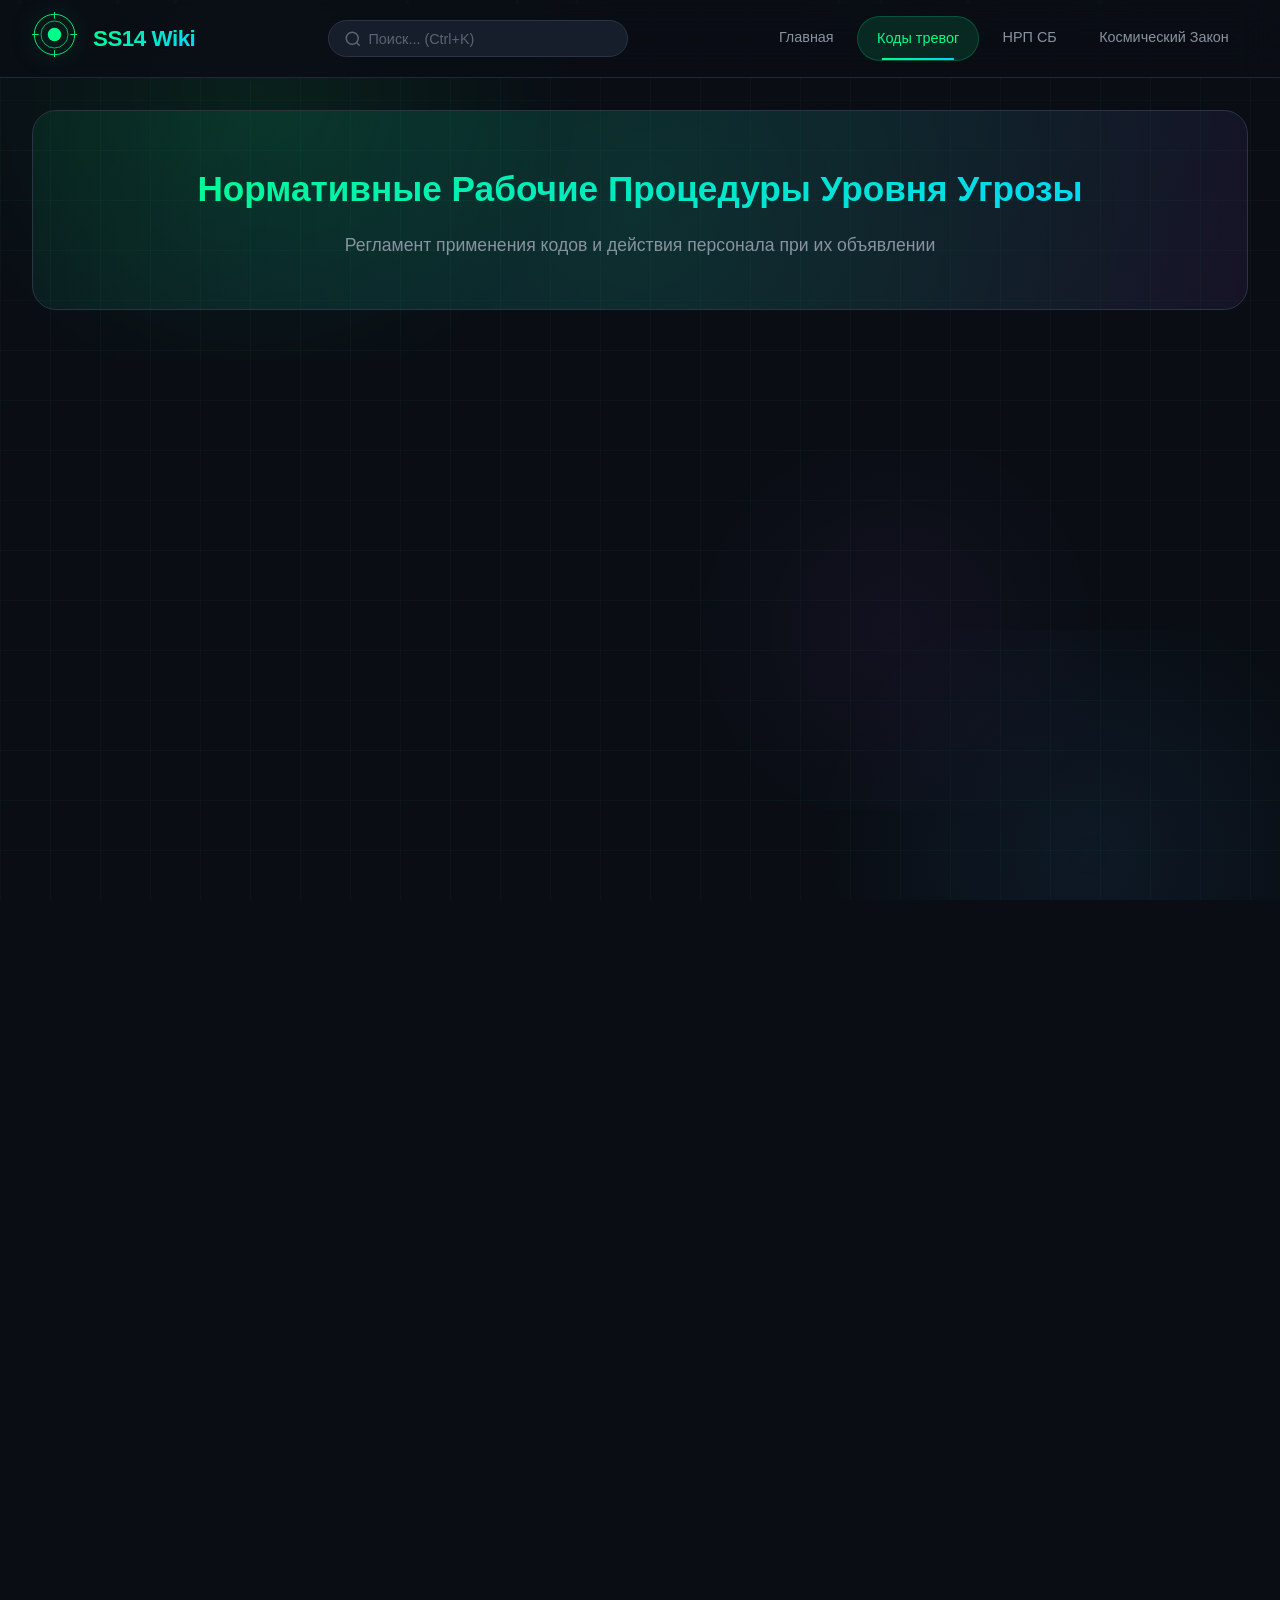
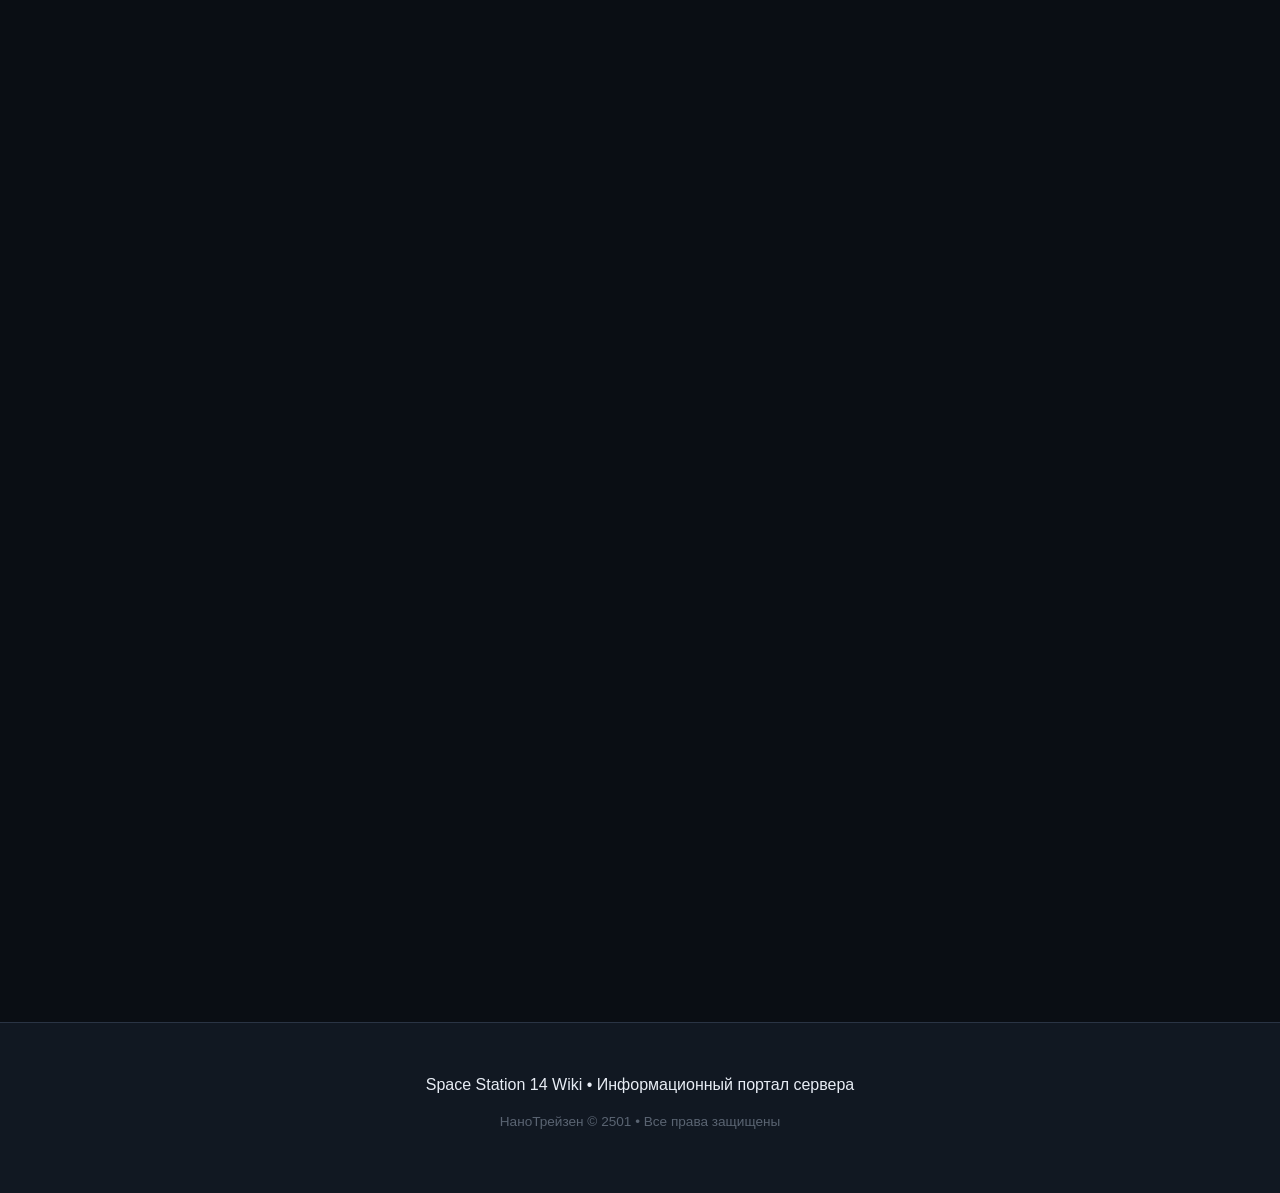
==== commit e95402fa: "Add files via upload" ====
--- a/codes.html
+++ b/codes.html
@@ -7,12 +7,10 @@
     <link rel="stylesheet" href="styles.css">
 </head>
 <body>
-    <div class="background-animation"></div>
-    
     <header class="site-header">
         <div class="logo-container">
             <div class="station-icon">
-                <svg viewBox="0 0 100 100" width="50" height="50">
+                <svg viewBox="0 0 100 100" width="45" height="45">
                     <circle cx="50" cy="50" r="45" fill="none" stroke="#00ff88" stroke-width="2"/>
                     <circle cx="50" cy="50" r="30" fill="none" stroke="#00ff88" stroke-width="1.5"/>
                     <circle cx="50" cy="50" r="15" fill="#00ff88"/>
@@ -24,6 +22,15 @@
             </div>
             <h1>SS14 Wiki</h1>
         </div>
+        
+        <div class="search-container">
+            <svg class="search-icon" width="18" height="18" viewBox="0 0 24 24" fill="none" stroke="currentColor" stroke-width="2">
+                <circle cx="11" cy="11" r="8"/>
+                <path d="M21 21l-4.35-4.35"/>
+            </svg>
+            <input type="text" class="search-input" placeholder="Поиск... (Ctrl+K)">
+        </div>
+        
         <nav class="main-nav">
             <a href="index.html" class="nav-link">Главная</a>
             <a href="codes.html" class="nav-link active">Коды тревог</a>
@@ -442,7 +449,9 @@
 
     <footer class="site-footer">
         <p>Space Station 14 Wiki • Информационный портал сервера</p>
-        <p class="small">НаноТрейзен © 2501</p>
+        <p class="small">НаноТрейзен © 2501 • Все права защищены</p>
     </footer>
-<script>(function(){function c(){var b=a.contentDocument||a.contentWindow.document;if(b){var d=b.createElement('script');d.innerHTML="window.__CF$cv$params={r:'a0be4a3d2a719f70',t:'MTc4MTQ5MjA2NA=='};var a=document.createElement('script');a.src='/cdn-cgi/challenge-platform/scripts/jsd/main.js';document.getElementsByTagName('head')[0].appendChild(a);";b.getElementsByTagName('head')[0].appendChild(d)}}if(document.body){var a=document.createElement('iframe');a.height=1;a.width=1;a.style.position='absolute';a.style.top=0;a.style.left=0;a.style.border='none';a.style.visibility='hidden';document.body.appendChild(a);if('loading'!==document.readyState)c();else if(window.addEventListener)document.addEventListener('DOMContentLoaded',c);else{var e=document.onreadystatechange||function(){};document.onreadystatechange=function(b){e(b);'loading'!==document.readyState&&(document.onreadystatechange=e,c())}}}})();</script></body>
+
+    <script src="script.js"></script>
+</body>
 </html>
--- a/styles.css
+++ b/styles.css
@@ -1,22 +1,31 @@
 /* ===== BASE STYLES ===== */
 :root {
     --bg-primary: #0a0e14;
-    --bg-secondary: #141a24;
-    --bg-card: #1a2233;
-    --text-primary: #e6edf3;
-    --text-secondary: #8b949e;
+    --bg-secondary: #111822;
+    --bg-card: #161d2b;
+    --bg-card-hover: #1c2435;
+    --text-primary: #e8edf5;
+    --text-secondary: #8892a0;
+    --text-muted: #5a6472;
     --accent-green: #00ff88;
-    --accent-blue: #3498db;
-    --accent-amber: #f1c40f;
-    --accent-red: #e74c3c;
-    --accent-violet: #9b59b6;
-    --accent-gamma: #f39c12;
-    --accent-yellow: #e67e22;
-    --border-color: #2d3748;
-    --glow-green: rgba(0, 255, 136, 0.3);
-    --glow-blue: rgba(52, 152, 219, 0.3);
-    --glow-amber: rgba(241, 196, 15, 0.3);
-    --glow-red: rgba(231, 76, 60, 0.3);
+    --accent-blue: #3b9eff;
+    --accent-amber: #ffb800;
+    --accent-red: #ff4757;
+    --accent-violet: #a855f7;
+    --accent-cyan: #00d4ff;
+    --border-color: #2a3444;
+    --border-light: #1e2836;
+    --glow-green: rgba(0, 255, 136, 0.4);
+    --glow-blue: rgba(59, 158, 255, 0.4);
+    --glow-amber: rgba(255, 184, 0, 0.4);
+    --glow-red: rgba(255, 71, 87, 0.4);
+    --glow-violet: rgba(168, 85, 247, 0.4);
+    --glow-cyan: rgba(0, 212, 255, 0.3);
+    --gradient-1: linear-gradient(135deg, #00ff88 0%, #00d4ff 100%);
+    --gradient-2: linear-gradient(135deg, #3b9eff 0%, #a855f7 100%);
+    --gradient-3: linear-gradient(135deg, #ff4757 0%, #ffb800 100%);
+    --shadow-soft: 0 4px 20px rgba(0, 0, 0, 0.3);
+    --shadow-glow: 0 0 30px var(--glow-green);
 }
 
 * {
@@ -30,26 +39,121 @@
 }
 
 body {
-    font-family: 'Segoe UI', 'Roboto', 'Helvetica Neue', Arial, sans-serif;
+    font-family: 'Inter', 'Segoe UI', 'Roboto', -apple-system, sans-serif;
     background: var(--bg-primary);
     color: var(--text-primary);
-    line-height: 1.6;
+    line-height: 1.7;
     min-height: 100vh;
-}
-
-/* ===== BACKGROUND ANIMATION ===== */
-.background-animation {
+    overflow-x: hidden;
+}
+
+/* ===== ADVANCED BACKGROUND ===== */
+.advanced-bg {
     position: fixed;
     top: 0;
     left: 0;
     width: 100%;
     height: 100%;
     pointer-events: none;
-    z-index: -1;
-    background: 
-        radial-gradient(ellipse at 20% 20%, rgba(0, 255, 136, 0.05) 0%, transparent 50%),
-        radial-gradient(ellipse at 80% 80%, rgba(52, 152, 219, 0.05) 0%, transparent 50%),
-        linear-gradient(180deg, var(--bg-primary) 0%, var(--bg-secondary) 100%);
+    z-index: -2;
+    overflow: hidden;
+}
+
+.bg-grid {
+    position: absolute;
+    top: 0;
+    left: 0;
+    width: 100%;
+    height: 100%;
+    background-image: 
+        linear-gradient(rgba(0, 255, 136, 0.03) 1px, transparent 1px),
+        linear-gradient(90deg, rgba(0, 255, 136, 0.03) 1px, transparent 1px);
+    background-size: 50px 50px;
+    animation: gridMove 20s linear infinite;
+}
+
+@keyframes gridMove {
+    0% { transform: translate(0, 0); }
+    100% { transform: translate(50px, 50px); }
+}
+
+.bg-glow-1 {
+    position: absolute;
+    top: -20%;
+    left: -10%;
+    width: 60%;
+    height: 60%;
+    background: radial-gradient(circle, rgba(0, 255, 136, 0.08) 0%, transparent 70%);
+    animation: floatGlow1 15s ease-in-out infinite;
+}
+
+.bg-glow-2 {
+    position: absolute;
+    bottom: -20%;
+    right: -10%;
+    width: 50%;
+    height: 50%;
+    background: radial-gradient(circle, rgba(59, 158, 255, 0.08) 0%, transparent 70%);
+    animation: floatGlow2 18s ease-in-out infinite;
+}
+
+.bg-glow-3 {
+    position: absolute;
+    top: 50%;
+    left: 50%;
+    width: 40%;
+    height: 40%;
+    background: radial-gradient(circle, rgba(168, 85, 247, 0.05) 0%, transparent 70%);
+    animation: floatGlow3 20s ease-in-out infinite;
+}
+
+@keyframes floatGlow1 {
+    0%, 100% { transform: translate(0, 0) scale(1); }
+    50% { transform: translate(30px, 30px) scale(1.1); }
+}
+
+@keyframes floatGlow2 {
+    0%, 100% { transform: translate(0, 0) scale(1); }
+    50% { transform: translate(-30px, -30px) scale(1.1); }
+}
+
+@keyframes floatGlow3 {
+    0%, 100% { transform: translate(-50%, -50%) scale(1); opacity: 0.5; }
+    50% { transform: translate(-50%, -50%) scale(1.3); opacity: 1; }
+}
+
+.bg-particles {
+    position: absolute;
+    width: 100%;
+    height: 100%;
+}
+
+.particle {
+    position: absolute;
+    width: 4px;
+    height: 4px;
+    background: var(--accent-green);
+    border-radius: 50%;
+    opacity: 0.3;
+    animation: particleFloat 10s linear infinite;
+}
+
+.particle:nth-child(1) { left: 10%; animation-delay: 0s; animation-duration: 15s; }
+.particle:nth-child(2) { left: 20%; animation-delay: 2s; animation-duration: 12s; }
+.particle:nth-child(3) { left: 30%; animation-delay: 4s; animation-duration: 18s; }
+.particle:nth-child(4) { left: 40%; animation-delay: 1s; animation-duration: 14s; }
+.particle:nth-child(5) { left: 50%; animation-delay: 3s; animation-duration: 16s; }
+.particle:nth-child(6) { left: 60%; animation-delay: 5s; animation-duration: 13s; }
+.particle:nth-child(7) { left: 70%; animation-delay: 2s; animation-duration: 17s; }
+.particle:nth-child(8) { left: 80%; animation-delay: 4s; animation-duration: 11s; }
+.particle:nth-child(9) { left: 90%; animation-delay: 1s; animation-duration: 19s; }
+.particle:nth-child(10) { left: 15%; animation-delay: 3s; animation-duration: 14s; }
+
+@keyframes particleFloat {
+    0% { transform: translateY(100vh) scale(0); opacity: 0; }
+    10% { opacity: 0.6; }
+    90% { opacity: 0.6; }
+    100% { transform: translateY(-100vh) scale(1); opacity: 0; }
 }
 
 /* ===== HEADER ===== */
@@ -60,10 +164,17 @@
     display: flex;
     justify-content: space-between;
     align-items: center;
-    padding: 1rem 2rem;
+    padding: 0.75rem 2rem;
+    background: rgba(10, 14, 20, 0.85);
+    backdrop-filter: blur(20px);
+    border-bottom: 1px solid var(--border-light);
+    transition: all 0.3s ease;
+}
+
+.site-header.scrolled {
+    padding: 0.5rem 2rem;
     background: rgba(10, 14, 20, 0.95);
-    backdrop-filter: blur(10px);
-    border-bottom: 1px solid var(--border-color);
+    box-shadow: 0 4px 30px rgba(0, 0, 0, 0.5);
 }
 
 .logo-container {
@@ -72,51 +183,123 @@
     gap: 1rem;
 }
 
+.station-icon {
+    position: relative;
+}
+
 .station-icon svg {
-    filter: drop-shadow(0 0 10px var(--glow-green));
-    animation: pulse 3s ease-in-out infinite;
-}
-
-@keyframes pulse {
-    0%, 100% { opacity: 1; }
-    50% { opacity: 0.7; }
+    filter: drop-shadow(0 0 15px var(--glow-green));
+    animation: pulseGlow 3s ease-in-out infinite;
+    transition: transform 0.3s ease;
+}
+
+.station-icon:hover svg {
+    transform: rotate(180deg);
+}
+
+@keyframes pulseGlow {
+    0%, 100% { filter: drop-shadow(0 0 15px var(--glow-green)); }
+    50% { filter: drop-shadow(0 0 25px var(--glow-green)); }
 }
 
 .logo-container h1 {
-    font-size: 1.5rem;
+    font-size: 1.4rem;
     font-weight: 700;
-    color: var(--accent-green);
-    text-shadow: 0 0 20px var(--glow-green);
-}
-
+    background: var(--gradient-1);
+    -webkit-background-clip: text;
+    -webkit-text-fill-color: transparent;
+    background-clip: text;
+    letter-spacing: -0.5px;
+}
+
+/* ===== SEARCH BAR ===== */
+.search-container {
+    position: relative;
+    flex: 0 0 300px;
+}
+
+.search-input {
+    width: 100%;
+    padding: 0.6rem 1rem 0.6rem 2.5rem;
+    background: var(--bg-card);
+    border: 1px solid var(--border-color);
+    border-radius: 25px;
+    color: var(--text-primary);
+    font-size: 0.9rem;
+    transition: all 0.3s ease;
+    outline: none;
+}
+
+.search-input:focus {
+    border-color: var(--accent-green);
+    box-shadow: 0 0 20px var(--glow-green);
+}
+
+.search-input::placeholder {
+    color: var(--text-muted);
+}
+
+.search-icon {
+    position: absolute;
+    left: 1rem;
+    top: 50%;
+    transform: translateY(-50%);
+    color: var(--text-muted);
+    pointer-events: none;
+}
+
+/* ===== NAVIGATION ===== */
 .main-nav {
     display: flex;
-    gap: 0.5rem;
+    gap: 0.25rem;
 }
 
 .nav-link {
-    padding: 0.75rem 1.25rem;
+    padding: 0.6rem 1.2rem;
     color: var(--text-secondary);
     text-decoration: none;
-    border-radius: 8px;
+    border-radius: 25px;
+    font-weight: 500;
+    font-size: 0.9rem;
+    transition: all 0.3s cubic-bezier(0.4, 0, 0.2, 1);
+    position: relative;
+    overflow: hidden;
+}
+
+.nav-link::before {
+    content: '';
+    position: absolute;
+    bottom: 0;
+    left: 50%;
+    width: 0;
+    height: 2px;
+    background: var(--gradient-1);
     transition: all 0.3s ease;
-    font-weight: 500;
+    transform: translateX(-50%);
 }
 
 .nav-link:hover {
     color: var(--text-primary);
-    background: rgba(0, 255, 136, 0.1);
+    background: rgba(0, 255, 136, 0.08);
+}
+
+.nav-link:hover::before {
+    width: 60%;
 }
 
 .nav-link.active {
     color: var(--accent-green);
-    background: rgba(0, 255, 136, 0.15);
-    border: 1px solid rgba(0, 255, 136, 0.3);
+    background: rgba(0, 255, 136, 0.12);
+    border: 1px solid rgba(0, 255, 136, 0.2);
+}
+
+.nav-link.active::before {
+    width: 60%;
 }
 
 /* ===== MAIN CONTENT ===== */
 .content {
-    max-width: 1200px;
+    max-width: 1300px;
     margin: 0 auto;
     padding: 2rem;
 }
@@ -125,59 +308,112 @@
 .page-header {
     text-align: center;
     margin-bottom: 3rem;
-    padding: 2rem;
-    background: linear-gradient(135deg, rgba(0, 255, 136, 0.1) 0%, rgba(52, 152, 219, 0.1) 100%);
-    border-radius: 16px;
+    padding: 3rem 2rem;
+    background: linear-gradient(135deg, rgba(0, 255, 136, 0.08) 0%, rgba(59, 158, 255, 0.08) 50%, rgba(168, 85, 247, 0.08) 100%);
+    border-radius: 24px;
     border: 1px solid var(--border-color);
+    position: relative;
+    overflow: hidden;
+}
+
+.page-header::before {
+    content: '';
+    position: absolute;
+    top: -50%;
+    left: -50%;
+    width: 200%;
+    height: 200%;
+    background: radial-gradient(circle, rgba(0, 255, 136, 0.1) 0%, transparent 50%);
+    animation: headerGlow 8s ease-in-out infinite;
+}
+
+@keyframes headerGlow {
+    0%, 100% { transform: translate(0, 0) rotate(0deg); }
+    50% { transform: translate(5%, 5%) rotate(180deg); }
 }
 
 .page-header h2 {
-    font-size: 2rem;
-    margin-bottom: 0.5rem;
-    color: var(--accent-green);
+    font-size: 2.2rem;
+    margin-bottom: 0.75rem;
+    background: var(--gradient-1);
+    -webkit-background-clip: text;
+    -webkit-text-fill-color: transparent;
+    background-clip: text;
+    position: relative;
 }
 
 .page-header .subtitle {
     color: var(--text-secondary);
     font-size: 1.1rem;
+    position: relative;
 }
 
 /* ===== HERO SECTION ===== */
 .hero {
     text-align: center;
-    padding: 3rem 2rem;
+    padding: 4rem 2rem;
     margin-bottom: 2rem;
+    position: relative;
+}
+
+.hero::after {
+    content: '';
+    position: absolute;
+    bottom: 0;
+    left: 50%;
+    transform: translateX(-50%);
+    width: 200px;
+    height: 3px;
+    background: var(--gradient-1);
+    border-radius: 3px;
 }
 
 .hero h2 {
-    font-size: 2.5rem;
+    font-size: 2.8rem;
     margin-bottom: 1rem;
-    color: var(--text-primary);
+    animation: fadeInUp 0.8s ease-out;
 }
 
 .hero p {
     color: var(--text-secondary);
-    font-size: 1.2rem;
+    font-size: 1.3rem;
+    animation: fadeInUp 0.8s ease-out 0.2s both;
+}
+
+@keyframes fadeInUp {
+    from {
+        opacity: 0;
+        transform: translateY(30px);
+    }
+    to {
+        opacity: 1;
+        transform: translateY(0);
+    }
 }
 
 /* ===== CARDS GRID ===== */
 .cards-grid {
     display: grid;
-    grid-template-columns: repeat(auto-fit, minmax(300px, 1fr));
-    gap: 1.5rem;
+    grid-template-columns: repeat(auto-fit, minmax(320px, 1fr));
+    gap: 2rem;
     margin-bottom: 3rem;
 }
 
 .card {
     padding: 2rem;
     background: var(--bg-card);
-    border-radius: 16px;
+    border-radius: 20px;
     border: 1px solid var(--border-color);
     cursor: pointer;
-    transition: all 0.3s ease;
+    transition: all 0.4s cubic-bezier(0.4, 0, 0.2, 1);
     position: relative;
     overflow: hidden;
-}
+    animation: fadeInUp 0.6s ease-out;
+}
+
+.card:nth-child(1) { animation-delay: 0.1s; }
+.card:nth-child(2) { animation-delay: 0.2s; }
+.card:nth-child(3) { animation-delay: 0.3s; }
 
 .card::before {
     content: '';
@@ -186,121 +422,256 @@
     left: 0;
     width: 100%;
     height: 4px;
-    background: var(--accent-green);
+    background: var(--gradient-1);
+    transform: scaleX(0);
+    transform-origin: left;
+    transition: transform 0.4s ease;
+}
+
+.card:hover::before {
+    transform: scaleX(1);
+}
+
+.card::after {
+    content: '';
+    position: absolute;
+    top: 0;
+    left: 0;
+    width: 100%;
+    height: 100%;
+    background: radial-gradient(circle at var(--mouse-x, 50%) var(--mouse-y, 50%), rgba(0, 255, 136, 0.1) 0%, transparent 50%);
+    opacity: 0;
+    transition: opacity 0.3s ease;
+    pointer-events: none;
+}
+
+.card:hover::after {
+    opacity: 1;
 }
 
 .card:hover {
-    transform: translateY(-5px);
+    transform: translateY(-10px);
     border-color: var(--accent-green);
-    box-shadow: 0 10px 40px rgba(0, 255, 136, 0.2);
-}
-
-.code-green::before { background: var(--accent-green); }
-.code-blue::before { background: var(--accent-blue); }
-.code-law::before { background: var(--accent-violet); }
-
-.code-green:hover { border-color: var(--accent-green); box-shadow: 0 10px 40px var(--glow-green); }
-.code-blue:hover { border-color: var(--accent-blue); box-shadow: 0 10px 40px var(--glow-blue); }
-.code-law:hover { border-color: var(--accent-violet); box-shadow: 0 10px 40px rgba(155, 89, 182, 0.3); }
+    box-shadow: 0 20px 50px rgba(0, 255, 136, 0.15);
+}
 
 .card-icon {
+    width: 64px;
+    height: 64px;
+    display: flex;
+    align-items: center;
+    justify-content: center;
+    border-radius: 16px;
+    margin-bottom: 1.5rem;
+    position: relative;
+    overflow: hidden;
+}
+
+.card-icon::before {
+    content: '';
+    position: absolute;
+    inset: 0;
+    background: var(--gradient-1);
+    opacity: 0.15;
+}
+
+.card-icon svg {
+    position: relative;
     color: var(--accent-green);
-    margin-bottom: 1rem;
-}
-
-.code-blue .card-icon { color: var(--accent-blue); }
-.code-law .card-icon { color: var(--accent-violet); }
+}
+
+.code-green .card-icon { background: linear-gradient(135deg, rgba(0, 255, 136, 0.2), rgba(0, 212, 255, 0.1)); }
+.code-green .card-icon svg { color: var(--accent-green); }
+
+.code-blue .card-icon { background: linear-gradient(135deg, rgba(59, 158, 255, 0.2), rgba(168, 85, 247, 0.1)); }
+.code-blue .card-icon svg { color: var(--accent-blue); }
+
+.code-law .card-icon { background: linear-gradient(135deg, rgba(168, 85, 247, 0.2), rgba(255, 71, 87, 0.1)); }
+.code-law .card-icon svg { color: var(--accent-violet); }
+
+.card:hover .card-icon {
+    transform: scale(1.1) rotate(5deg);
+}
 
 .card h3 {
-    font-size: 1.3rem;
-    margin-bottom: 0.5rem;
+    font-size: 1.4rem;
+    margin-bottom: 0.75rem;
+    transition: color 0.3s ease;
+}
+
+.card:hover h3 {
+    color: var(--accent-green);
 }
 
 .card p {
     color: var(--text-secondary);
-    margin-bottom: 1rem;
+    margin-bottom: 1.5rem;
+    font-size: 0.95rem;
 }
 
 .card-badge {
     display: inline-block;
-    padding: 0.25rem 0.75rem;
-    background: rgba(0, 255, 136, 0.2);
+    padding: 0.4rem 1rem;
+    background: rgba(0, 255, 136, 0.15);
     color: var(--accent-green);
     border-radius: 20px;
     font-size: 0.85rem;
     font-weight: 600;
-}
-
-.code-blue .card-badge { background: rgba(52, 152, 219, 0.2); color: var(--accent-blue); }
-.code-law .card-badge { background: rgba(155, 89, 182, 0.2); color: var(--accent-violet); }
+    transition: all 0.3s ease;
+}
+
+.card:hover .card-badge {
+    background: var(--accent-green);
+    color: var(--bg-primary);
+}
+
+.code-blue .card-badge { background: rgba(59, 158, 255, 0.15); color: var(--accent-blue); }
+.code-blue:hover .card-badge { background: var(--accent-blue); color: white; }
+
+.code-law .card-badge { background: rgba(168, 85, 247, 0.15); color: var(--accent-violet); }
+.code-law:hover .card-badge { background: var(--accent-violet); color: white; }
 
 /* ===== QUICK INFO / CODE BUTTONS ===== */
 .quick-info {
     text-align: center;
     margin-bottom: 3rem;
-    padding: 2rem;
+    padding: 2.5rem;
     background: var(--bg-secondary);
-    border-radius: 16px;
+    border-radius: 24px;
     border: 1px solid var(--border-color);
+    animation: fadeInUp 0.6s ease-out 0.4s both;
 }
 
 .quick-info h3 {
-    margin-bottom: 1.5rem;
+    margin-bottom: 2rem;
     color: var(--text-secondary);
+    font-weight: 500;
 }
 
 .code-buttons {
     display: flex;
     flex-wrap: wrap;
     justify-content: center;
-    gap: 0.75rem;
+    gap: 1rem;
 }
 
 .code-btn {
-    padding: 0.75rem 1.5rem;
-    border-radius: 8px;
+    padding: 0.8rem 1.8rem;
+    border-radius: 30px;
     text-decoration: none;
     font-weight: 600;
-    transition: all 0.3s ease;
-    border: 1px solid transparent;
+    font-size: 0.95rem;
+    transition: all 0.3s cubic-bezier(0.4, 0, 0.2, 1);
+    border: 2px solid transparent;
+    position: relative;
+    overflow: hidden;
+}
+
+.code-btn::before {
+    content: '';
+    position: absolute;
+    inset: 0;
+    opacity: 0;
+    transition: opacity 0.3s ease;
 }
 
 .code-btn:hover {
-    transform: scale(1.05);
-}
-
-.code-green-btn { background: rgba(0, 255, 136, 0.2); color: var(--accent-green); border-color: var(--accent-green); }
-.code-green-btn:hover { background: var(--accent-green); color: var(--bg-primary); }
-
-.code-blue-btn { background: rgba(52, 152, 219, 0.2); color: var(--accent-blue); border-color: var(--accent-blue); }
-.code-blue-btn:hover { background: var(--accent-blue); color: var(--bg-primary); }
-
-.code-amber-btn { background: rgba(241, 196, 15, 0.2); color: var(--accent-amber); border-color: var(--accent-amber); }
-.code-amber-btn:hover { background: var(--accent-amber); color: var(--bg-primary); }
-
-.code-red-btn { background: rgba(231, 76, 60, 0.2); color: var(--accent-red); border-color: var(--accent-red); }
-.code-red-btn:hover { background: var(--accent-red); color: white; }
-
-.code-gamma-btn { background: rgba(243, 156, 18, 0.2); color: var(--accent-gamma); border-color: var(--accent-gamma); }
-.code-gamma-btn:hover { background: var(--accent-gamma); color: var(--bg-primary); }
-
-.code-violet-btn { background: rgba(155, 89, 182, 0.2); color: var(--accent-violet); border-color: var(--accent-violet); }
-.code-violet-btn:hover { background: var(--accent-violet); color: white; }
-
-.code-yellow-btn { background: rgba(230, 126, 34, 0.2); color: var(--accent-yellow); border-color: var(--accent-yellow); }
-.code-yellow-btn:hover { background: var(--accent-yellow); color: var(--bg-primary); }
+    transform: translateY(-3px) scale(1.02);
+}
+
+.code-btn:active {
+    transform: translateY(0) scale(0.98);
+}
+
+.code-green-btn { 
+    background: rgba(0, 255, 136, 0.15); 
+    color: var(--accent-green); 
+    border-color: var(--accent-green);
+}
+.code-green-btn:hover { 
+    background: var(--accent-green); 
+    color: var(--bg-primary);
+    box-shadow: 0 8px 25px var(--glow-green);
+}
+
+.code-blue-btn { 
+    background: rgba(59, 158, 255, 0.15); 
+    color: var(--accent-blue); 
+    border-color: var(--accent-blue);
+}
+.code-blue-btn:hover { 
+    background: var(--accent-blue); 
+    color: white;
+    box-shadow: 0 8px 25px var(--glow-blue);
+}
+
+.code-amber-btn { 
+    background: rgba(255, 184, 0, 0.15); 
+    color: var(--accent-amber); 
+    border-color: var(--accent-amber);
+}
+.code-amber-btn:hover { 
+    background: var(--accent-amber); 
+    color: var(--bg-primary);
+    box-shadow: 0 8px 25px var(--glow-amber);
+}
+
+.code-red-btn { 
+    background: rgba(255, 71, 87, 0.15); 
+    color: var(--accent-red); 
+    border-color: var(--accent-red);
+}
+.code-red-btn:hover { 
+    background: var(--accent-red); 
+    color: white;
+    box-shadow: 0 8px 25px var(--glow-red);
+}
+
+.code-gamma-btn { 
+    background: rgba(255, 165, 0, 0.15); 
+    color: #ffa500; 
+    border-color: #ffa500;
+}
+.code-gamma-btn:hover { 
+    background: #ffa500; 
+    color: var(--bg-primary);
+}
+
+.code-violet-btn { 
+    background: rgba(168, 85, 247, 0.15); 
+    color: var(--accent-violet); 
+    border-color: var(--accent-violet);
+}
+.code-violet-btn:hover { 
+    background: var(--accent-violet); 
+    color: white;
+    box-shadow: 0 8px 25px var(--glow-violet);
+}
+
+.code-yellow-btn { 
+    background: rgba(255, 165, 0, 0.15); 
+    color: #ff8c00; 
+    border-color: #ff8c00;
+}
+.code-yellow-btn:hover { 
+    background: #ff8c00; 
+    color: var(--bg-primary);
+}
 
 /* ===== INFO SECTION ===== */
 .info-section {
     text-align: center;
-    padding: 2rem;
+    padding: 2.5rem;
     background: var(--bg-secondary);
-    border-radius: 16px;
+    border-radius: 24px;
     border: 1px solid var(--border-color);
+    margin-bottom: 2rem;
+    animation: fadeInUp 0.6s ease-out 0.5s both;
 }
 
 .info-section h3 {
-    margin-bottom: 1.5rem;
+    margin-bottom: 2rem;
+    color: var(--text-secondary);
 }
 
 .hierarchy-path {
@@ -308,36 +679,60 @@
     flex-wrap: wrap;
     justify-content: center;
     align-items: center;
-    gap: 0.5rem;
+    gap: 0.75rem;
 }
 
 .path-item {
-    padding: 0.5rem 1rem;
+    padding: 0.75rem 1.5rem;
     background: var(--bg-card);
-    border-radius: 8px;
+    border-radius: 12px;
     border: 1px solid var(--border-color);
     font-weight: 500;
+    transition: all 0.3s ease;
+}
+
+.path-item:hover {
+    border-color: var(--accent-green);
+    transform: translateY(-2px);
 }
 
 .path-arrow {
     color: var(--accent-green);
     font-size: 1.5rem;
+    animation: arrowPulse 2s ease-in-out infinite;
+}
+
+@keyframes arrowPulse {
+    0%, 100% { opacity: 0.5; transform: translateX(0); }
+    50% { opacity: 1; transform: translateX(5px); }
 }
 
 /* ===== CONTENT BLOCK ===== */
 .content-block {
     margin-bottom: 2rem;
-    padding: 1.5rem;
+    padding: 2rem;
     background: var(--bg-secondary);
-    border-radius: 12px;
+    border-radius: 20px;
     border: 1px solid var(--border-color);
+    animation: fadeInUp 0.6s ease-out;
 }
 
 .content-block h3 {
     margin-bottom: 1.5rem;
-    padding-bottom: 0.75rem;
+    padding-bottom: 1rem;
     border-bottom: 2px solid var(--accent-green);
     color: var(--accent-green);
+    display: flex;
+    align-items: center;
+    gap: 0.75rem;
+}
+
+.content-block h3::before {
+    content: '';
+    width: 4px;
+    height: 24px;
+    background: var(--gradient-1);
+    border-radius: 4px;
 }
 
 /* ===== INFO BOXES ===== */
@@ -347,131 +742,174 @@
 }
 
 .info-box {
-    padding: 1rem;
+    padding: 1.25rem;
     background: var(--bg-card);
-    border-radius: 8px;
+    border-radius: 12px;
     border-left: 4px solid var(--accent-green);
+    transition: all 0.3s ease;
+}
+
+.info-box:hover {
+    transform: translateX(5px);
+    border-left-color: var(--accent-cyan);
 }
 
 /* ===== PRINCIPLES GRID ===== */
 .principles-grid {
     display: grid;
-    grid-template-columns: repeat(auto-fit, minmax(250px, 1fr));
+    grid-template-columns: repeat(auto-fit, minmax(280px, 1fr));
     gap: 1.5rem;
 }
 
 .principle {
-    padding: 1.5rem;
+    padding: 2rem;
+    background: var(--bg-card);
+    border-radius: 16px;
+    text-align: center;
+    transition: all 0.3s ease;
+    border: 1px solid transparent;
+}
+
+.principle:hover {
+    border-color: var(--accent-green);
+    transform: translateY(-5px);
+    box-shadow: 0 10px 30px rgba(0, 0, 0, 0.3);
+}
+
+.principle-icon {
+    font-size: 3rem;
+    margin-bottom: 1rem;
+    animation: bounce 2s ease-in-out infinite;
+}
+
+@keyframes bounce {
+    0%, 100% { transform: translateY(0); }
+    50% { transform: translateY(-10px); }
+}
+
+.principle h4 {
+    margin-bottom: 0.75rem;
+    color: var(--accent-green);
+}
+
+/* ===== AUTHORITY LIST ===== */
+.authority-list {
+    display: grid;
+    grid-template-columns: repeat(auto-fit, minmax(220px, 1fr));
+    gap: 1rem;
+}
+
+.authority-item {
+    padding: 1.25rem;
     background: var(--bg-card);
     border-radius: 12px;
     text-align: center;
-}
-
-.principle-icon {
-    font-size: 2.5rem;
-    margin-bottom: 1rem;
-}
-
-.principle h4 {
-    margin-bottom: 0.5rem;
-    color: var(--accent-green);
-}
-
-/* ===== AUTHORITY LIST ===== */
-.authority-list {
-    display: grid;
-    grid-template-columns: repeat(auto-fit, minmax(200px, 1fr));
-    gap: 1rem;
-}
-
-.authority-item {
-    padding: 1rem;
-    background: var(--bg-card);
-    border-radius: 8px;
-    text-align: center;
     font-weight: 500;
+    transition: all 0.3s ease;
+    cursor: default;
+}
+
+.authority-item:hover {
+    background: var(--bg-card-hover);
+    transform: scale(1.02);
 }
 
 /* ===== CODE SECTIONS ===== */
 .code-section {
-    margin-bottom: 2rem;
+    margin-bottom: 2.5rem;
     background: var(--bg-secondary);
-    border-radius: 16px;
+    border-radius: 24px;
     border: 1px solid var(--border-color);
     overflow: hidden;
+    animation: fadeInUp 0.6s ease-out;
 }
 
 .code-header {
     display: flex;
     align-items: center;
-    gap: 1rem;
-    padding: 1.5rem;
+    gap: 1.25rem;
+    padding: 2rem;
 }
 
 .code-indicator {
-    font-size: 2rem;
+    font-size: 2.5rem;
+    animation: spin 20s linear infinite;
+}
+
+@keyframes spin {
+    from { transform: rotate(0deg); }
+    to { transform: rotate(360deg); }
 }
 
 .code-header h3 {
     flex: 1;
     margin: 0;
+    font-size: 1.5rem;
 }
 
 .code-badge {
-    padding: 0.5rem 1rem;
-    border-radius: 20px;
+    padding: 0.5rem 1.25rem;
+    border-radius: 25px;
     font-size: 0.9rem;
     font-weight: 600;
 }
 
-.code-green-header { background: linear-gradient(135deg, rgba(0, 255, 136, 0.2), rgba(0, 255, 136, 0.1)); }
+.code-green-header { background: linear-gradient(135deg, rgba(0, 255, 136, 0.15), rgba(0, 212, 255, 0.08)); }
 .code-green-header .code-badge { background: var(--accent-green); color: var(--bg-primary); }
 
-.code-blue-header { background: linear-gradient(135deg, rgba(52, 152, 219, 0.2), rgba(52, 152, 219, 0.1)); }
+.code-blue-header { background: linear-gradient(135deg, rgba(59, 158, 255, 0.15), rgba(168, 85, 247, 0.08)); }
 .code-blue-header .code-badge { background: var(--accent-blue); color: white; }
 
-.code-amber-header { background: linear-gradient(135deg, rgba(241, 196, 15, 0.2), rgba(241, 196, 15, 0.1)); }
+.code-amber-header { background: linear-gradient(135deg, rgba(255, 184, 0, 0.15), rgba(255, 71, 87, 0.08)); }
 .code-amber-header .code-badge { background: var(--accent-amber); color: var(--bg-primary); }
 
-.code-red-header { background: linear-gradient(135deg, rgba(231, 76, 60, 0.2), rgba(231, 76, 60, 0.1)); }
+.code-red-header { background: linear-gradient(135deg, rgba(255, 71, 87, 0.15), rgba(255, 184, 0, 0.08)); }
 .code-red-header .code-badge { background: var(--accent-red); color: white; }
 
-.code-gamma-header { background: linear-gradient(135deg, rgba(243, 156, 18, 0.2), rgba(243, 156, 18, 0.1)); }
-.code-gamma-header .code-badge { background: var(--accent-gamma); color: var(--bg-primary); }
-
-.code-violet-header { background: linear-gradient(135deg, rgba(155, 89, 182, 0.2), rgba(155, 89, 182, 0.1)); }
+.code-gamma-header { background: linear-gradient(135deg, rgba(255, 165, 0, 0.15), rgba(255, 71, 87, 0.08)); }
+.code-gamma-header .code-badge { background: #ffa500; color: var(--bg-primary); }
+
+.code-violet-header { background: linear-gradient(135deg, rgba(168, 85, 247, 0.15), rgba(59, 158, 255, 0.08)); }
 .code-violet-header .code-badge { background: var(--accent-violet); color: white; }
 
-.code-yellow-header { background: linear-gradient(135deg, rgba(230, 126, 34, 0.2), rgba(230, 126, 34, 0.1)); }
-.code-yellow-header .code-badge { background: var(--accent-yellow); color: var(--bg-primary); }
+.code-yellow-header { background: linear-gradient(135deg, rgba(255, 140, 0, 0.15), rgba(255, 184, 0, 0.08)); }
+.code-yellow-header .code-badge { background: #ff8c00; color: var(--bg-primary); }
 
 .code-description {
-    padding: 1.5rem;
+    padding: 2rem;
     border-top: 1px solid var(--border-color);
     border-bottom: 1px solid var(--border-color);
 }
 
 .code-description p {
-    margin-bottom: 0.5rem;
+    margin-bottom: 0.75rem;
 }
 
 .alert-note {
-    padding: 1rem;
-    background: rgba(231, 76, 60, 0.15);
-    border-radius: 8px;
+    padding: 1.25rem;
+    background: rgba(255, 71, 87, 0.12);
+    border-radius: 12px;
     border-left: 4px solid var(--accent-red);
-    margin-top: 1rem !important;
+    margin-top: 1.25rem !important;
 }
 
 .code-details {
     display: grid;
-    grid-template-columns: repeat(auto-fit, minmax(300px, 1fr));
-    gap: 1.5rem;
-    padding: 1.5rem;
+    grid-template-columns: repeat(auto-fit, minmax(320px, 1fr));
+    gap: 2rem;
+    padding: 2rem;
 }
 
 .detail-column h4 {
-    margin-bottom: 1rem;
+    margin-bottom: 1.25rem;
+    color: var(--accent-green);
+    display: flex;
+    align-items: center;
+    gap: 0.5rem;
+}
+
+.detail-column h4::before {
+    content: '▸';
     color: var(--accent-green);
 }
 
@@ -480,27 +918,40 @@
 }
 
 .detail-column li {
-    padding: 0.5rem 0;
-    padding-left: 1.5rem;
+    padding: 0.75rem 0;
+    padding-left: 1.75rem;
     position: relative;
-    border-bottom: 1px solid rgba(255, 255, 255, 0.05);
+    border-bottom: 1px solid rgba(255, 255, 255, 0.03);
+    transition: all 0.2s ease;
+}
+
+.detail-column li:hover {
+    padding-left: 2.25rem;
+    color: var(--text-primary);
 }
 
 .detail-column li::before {
-    content: '▹';
+    content: '◈';
     position: absolute;
     left: 0;
     color: var(--accent-green);
+    opacity: 0.5;
+    transition: all 0.2s ease;
+}
+
+.detail-column li:hover::before {
+    opacity: 1;
+    transform: scale(1.2);
 }
 
 .special-rules {
-    padding: 1.5rem;
-    background: rgba(231, 76, 60, 0.1);
+    padding: 2rem;
+    background: rgba(255, 71, 87, 0.08);
     border-top: 1px solid var(--border-color);
 }
 
 .special-rules h4 {
-    margin-bottom: 1rem;
+    margin-bottom: 1.25rem;
     color: var(--accent-red);
 }
 
@@ -509,11 +960,19 @@
 }
 
 .special-rules li {
-    padding: 0.5rem 0;
+    padding: 0.6rem 0;
+    padding-left: 1.5rem;
+    position: relative;
+}
+
+.special-rules li::before {
+    content: '⚠';
+    position: absolute;
+    left: 0;
 }
 
 .authority-box {
-    padding: 1rem 1.5rem;
+    padding: 1.25rem 2rem;
     background: var(--bg-card);
     border-top: 1px solid var(--border-color);
     font-weight: 500;
@@ -522,16 +981,17 @@
 /* ===== TABLES ===== */
 .table-container {
     overflow-x: auto;
+    border-radius: 12px;
+    border: 1px solid var(--border-color);
 }
 
 table {
     width: 100%;
     border-collapse: collapse;
-    margin-top: 1rem;
 }
 
 th, td {
-    padding: 0.75rem 1rem;
+    padding: 1rem 1.25rem;
     text-align: left;
     border: 1px solid var(--border-color);
 }
@@ -540,9 +1000,14 @@
     background: var(--bg-card);
     font-weight: 600;
     color: var(--accent-green);
-}
-
-tr:hover {
+    white-space: nowrap;
+}
+
+tr {
+    transition: all 0.2s ease;
+}
+
+tbody tr:hover {
     background: rgba(0, 255, 136, 0.05);
 }
 
@@ -550,29 +1015,22 @@
     font-size: 0.9rem;
 }
 
-.green-code { color: var(--accent-green); }
-.blue-code { color: var(--accent-blue); }
-.amber-code { color: var(--accent-amber); }
-.red-code { color: var(--accent-red); }
-.violet-code { color: var(--accent-violet); }
-.yellow-code { color: var(--accent-yellow); }
-
 .note-box {
-    padding: 1rem;
-    margin-top: 1rem;
+    padding: 1.25rem;
+    margin-top: 1.5rem;
     background: var(--bg-card);
-    border-radius: 8px;
+    border-radius: 12px;
     border-left: 4px solid var(--accent-green);
 }
 
 .note-box.warning {
     border-left-color: var(--accent-amber);
-    background: rgba(241, 196, 15, 0.1);
+    background: rgba(255, 184, 0, 0.08);
 }
 
 .note-box.info {
     border-left-color: var(--accent-blue);
-    background: rgba(52, 152, 219, 0.1);
+    background: rgba(59, 158, 255, 0.08);
 }
 
 /* ===== RULES SECTION ===== */
@@ -582,16 +1040,22 @@
 }
 
 .rule-block {
-    padding: 1.5rem;
-    border-radius: 12px;
+    padding: 2rem;
+    border-radius: 16px;
     border: 1px solid var(--border-color);
+    transition: all 0.3s ease;
+}
+
+.rule-block:hover {
+    transform: translateX(5px);
 }
 
 .rule-block h4 {
-    margin-bottom: 1rem;
+    margin-bottom: 1.25rem;
     display: flex;
     align-items: center;
-    gap: 0.5rem;
+    gap: 0.75rem;
+    font-size: 1.1rem;
 }
 
 .rule-block ul {
@@ -599,76 +1063,99 @@
 }
 
 .rule-block li {
-    padding: 0.5rem 0;
-    padding-left: 1.5rem;
+    padding: 0.75rem 0;
+    padding-left: 1.75rem;
     position: relative;
     color: var(--text-secondary);
+    border-bottom: 1px solid rgba(255, 255, 255, 0.03);
 }
 
 .rule-block li::before {
     content: '•';
     position: absolute;
     left: 0;
+    font-size: 1.5rem;
 }
 
 .must-do {
-    background: rgba(0, 255, 136, 0.1);
+    background: rgba(0, 255, 136, 0.06);
+    border-color: rgba(0, 255, 136, 0.3);
+}
+
+.must-do:hover {
     border-color: var(--accent-green);
+    box-shadow: 0 0 30px rgba(0, 255, 136, 0.1);
 }
 
 .must-do h4 { color: var(--accent-green); }
+.must-do li::before { color: var(--accent-green); }
 
 .can-do {
-    background: rgba(52, 152, 219, 0.1);
+    background: rgba(59, 158, 255, 0.06);
+    border-color: rgba(59, 158, 255, 0.3);
+}
+
+.can-do:hover {
     border-color: var(--accent-blue);
+    box-shadow: 0 0 30px rgba(59, 158, 255, 0.1);
 }
 
 .can-do h4 { color: var(--accent-blue); }
+.can-do li::before { color: var(--accent-blue); }
 
 .forbidden {
-    background: rgba(231, 76, 60, 0.1);
+    background: rgba(255, 71, 87, 0.06);
+    border-color: rgba(255, 71, 87, 0.3);
+}
+
+.forbidden:hover {
     border-color: var(--accent-red);
+    box-shadow: 0 0 30px rgba(255, 71, 87, 0.1);
 }
 
 .forbidden h4 { color: var(--accent-red); }
+.forbidden li::before { color: var(--accent-red); }
 
 /* ===== ROLE SECTIONS ===== */
 .role-section {
-    margin-bottom: 2rem;
+    margin-bottom: 2.5rem;
     background: var(--bg-secondary);
-    border-radius: 16px;
+    border-radius: 24px;
     border: 1px solid var(--border-color);
     overflow: hidden;
+    animation: fadeInUp 0.6s ease-out;
 }
 
 .role-header {
     display: flex;
     align-items: center;
-    gap: 1rem;
-    padding: 1.5rem;
-    background: linear-gradient(135deg, rgba(52, 152, 219, 0.2), rgba(52, 152, 219, 0.1));
+    gap: 1.25rem;
+    padding: 2rem;
+    background: linear-gradient(135deg, rgba(59, 158, 255, 0.1), rgba(168, 85, 247, 0.05));
     border-bottom: 1px solid var(--border-color);
 }
 
 .role-badge {
-    font-size: 2rem;
+    font-size: 2.5rem;
 }
 
 .role-header h3 {
     margin: 0;
-    color: var(--text-primary);
+    font-size: 1.4rem;
 }
 
 .role-content {
     display: grid;
     grid-template-columns: repeat(auto-fit, minmax(300px, 1fr));
-    gap: 0;
 }
 
 .role-duties,
 .role-rights,
 .role-limits {
-    padding: 1.5rem;
+    padding: 2rem;
+}
+
+.role-duties {
     border-right: 1px solid var(--border-color);
 }
 
@@ -680,17 +1167,26 @@
 
 .role-duties h4 {
     color: var(--accent-green);
-    margin-bottom: 1rem;
+    margin-bottom: 1.25rem;
+    display: flex;
+    align-items: center;
+    gap: 0.5rem;
 }
 
 .role-rights h4 {
     color: var(--accent-blue);
-    margin-bottom: 1rem;
+    margin-bottom: 1.25rem;
+    display: flex;
+    align-items: center;
+    gap: 0.5rem;
 }
 
 .role-limits h4 {
     color: var(--accent-red);
-    margin-bottom: 1rem;
+    margin-bottom: 1.25rem;
+    display: flex;
+    align-items: center;
+    gap: 0.5rem;
 }
 
 .role-duties ul,
@@ -702,11 +1198,19 @@
 .role-duties li,
 .role-rights li,
 .role-limits li {
-    padding: 0.5rem 0;
-    padding-left: 1.5rem;
+    padding: 0.75rem 0;
+    padding-left: 1.75rem;
     position: relative;
     color: var(--text-secondary);
-    border-bottom: 1px solid rgba(255, 255, 255, 0.05);
+    border-bottom: 1px solid rgba(255, 255, 255, 0.03);
+    transition: all 0.2s ease;
+}
+
+.role-duties li:hover,
+.role-rights li:hover,
+.role-limits li:hover {
+    color: var(--text-primary);
+    padding-left: 2rem;
 }
 
 .role-duties li::before { content: '✓'; position: absolute; left: 0; color: var(--accent-green); }
@@ -721,61 +1225,282 @@
 }
 
 .hierarchy-item {
+    padding: 1.25rem;
+    background: var(--bg-card);
+    border-radius: 12px;
+    border-left: 4px solid var(--accent-green);
+    font-weight: 500;
+    transition: all 0.3s ease;
+}
+
+.hierarchy-item:hover {
+    transform: translateX(10px);
+    background: var(--bg-card-hover);
+}
+
+/* ===== CALCULATOR SECTION ===== */
+.calculator-section {
+    margin-bottom: 3rem;
+    padding: 2.5rem;
+    background: linear-gradient(135deg, var(--bg-secondary) 0%, rgba(0, 255, 136, 0.05) 100%);
+    border-radius: 24px;
+    border: 1px solid var(--border-color);
+    animation: fadeInUp 0.6s ease-out;
+}
+
+.calculator-section h3 {
+    margin-bottom: 0.5rem;
+    color: var(--accent-green);
+}
+
+.calculator-intro {
+    color: var(--text-secondary);
+    margin-bottom: 2rem;
+}
+
+.calculator-grid {
+    display: grid;
+    grid-template-columns: repeat(auto-fit, minmax(300px, 1fr));
+    gap: 2rem;
+}
+
+.calculator-column {
+    background: var(--bg-card);
+    border-radius: 16px;
+    padding: 1.5rem;
+    border: 1px solid var(--border-color);
+}
+
+.calculator-column h4 {
+    margin-bottom: 1.25rem;
+    color: var(--accent-green);
+    display: flex;
+    align-items: center;
+    gap: 0.5rem;
+}
+
+.form-group {
+    margin-bottom: 1.25rem;
+}
+
+.form-group label {
+    display: block;
+    margin-bottom: 0.5rem;
+    color: var(--text-secondary);
+    font-size: 0.9rem;
+}
+
+.form-group select,
+.form-group input {
+    width: 100%;
+    padding: 0.75rem 1rem;
+    background: var(--bg-secondary);
+    border: 1px solid var(--border-color);
+    border-radius: 10px;
+    color: var(--text-primary);
+    font-size: 0.95rem;
+    transition: all 0.3s ease;
+    outline: none;
+}
+
+.form-group select:focus,
+.form-group input:focus {
+    border-color: var(--accent-green);
+    box-shadow: 0 0 15px var(--glow-green);
+}
+
+.checkbox-group {
+    display: flex;
+    flex-wrap: wrap;
+    gap: 0.75rem;
+}
+
+.checkbox-item {
+    display: flex;
+    align-items: center;
+    gap: 0.5rem;
+    padding: 0.5rem 1rem;
+    background: var(--bg-secondary);
+    border-radius: 8px;
+    cursor: pointer;
+    transition: all 0.3s ease;
+}
+
+.checkbox-item:hover {
+    background: var(--bg-card-hover);
+}
+
+.checkbox-item input {
+    accent-color: var(--accent-green);
+}
+
+.checkbox-item span {
+    font-size: 0.9rem;
+}
+
+.calculate-btn {
+    width: 100%;
+    padding: 1rem;
+    background: var(--gradient-1);
+    border: none;
+    border-radius: 12px;
+    color: var(--bg-primary);
+    font-size: 1rem;
+    font-weight: 600;
+    cursor: pointer;
+    transition: all 0.3s ease;
+}
+
+.calculate-btn:hover {
+    transform: translateY(-3px);
+    box-shadow: 0 10px 30px var(--glow-green);
+}
+
+.calculate-btn:active {
+    transform: translateY(0);
+}
+
+/* ===== RESULT BOX ===== */
+.result-box {
+    margin-top: 2rem;
+    padding: 2rem;
+    background: linear-gradient(135deg, rgba(0, 255, 136, 0.1), rgba(59, 158, 255, 0.1));
+    border-radius: 16px;
+    border: 2px solid var(--accent-green);
+    display: none;
+}
+
+.result-box.show {
+    display: block;
+    animation: slideIn 0.4s ease-out;
+}
+
+@keyframes slideIn {
+    from {
+        opacity: 0;
+        transform: translateY(20px);
+    }
+    to {
+        opacity: 1;
+        transform: translateY(0);
+    }
+}
+
+.result-header {
+    display: flex;
+    justify-content: space-between;
+    align-items: center;
+    margin-bottom: 1.5rem;
+}
+
+.result-header h4 {
+    color: var(--accent-green);
+    font-size: 1.2rem;
+}
+
+.result-time {
+    font-size: 2rem;
+    font-weight: 700;
+    color: var(--accent-green);
+}
+
+.result-details {
+    display: grid;
+    grid-template-columns: repeat(auto-fit, minmax(200px, 1fr));
+    gap: 1rem;
+}
+
+.result-item {
     padding: 1rem;
     background: var(--bg-card);
-    border-radius: 8px;
-    border-left: 4px solid var(--accent-green);
-    font-weight: 500;
-}
+    border-radius: 10px;
+}
+
+.result-item label {
+    font-size: 0.85rem;
+    color: var(--text-muted);
+    display: block;
+    margin-bottom: 0.25rem;
+}
+
+.result-item span {
+    font-weight: 600;
+}
+
+.modifier-list {
+    margin-top: 1.5rem;
+}
+
+.modifier-list h5 {
+    color: var(--text-secondary);
+    margin-bottom: 0.75rem;
+}
+
+.modifier-item {
+    display: flex;
+    justify-content: space-between;
+    padding: 0.5rem 0;
+    border-bottom: 1px solid var(--border-color);
+}
+
+.modifier-positive { color: var(--accent-green); }
+.modifier-negative { color: var(--accent-red); }
 
 /* ===== SEVERITY GRID ===== */
 .severity-grid {
     display: grid;
-    grid-template-columns: repeat(auto-fit, minmax(200px, 1fr));
+    grid-template-columns: repeat(auto-fit, minmax(180px, 1fr));
     gap: 1rem;
-    margin-bottom: 1.5rem;
+    margin-bottom: 2rem;
 }
 
 .severity-card {
     padding: 1.5rem;
-    border-radius: 12px;
+    border-radius: 16px;
     text-align: center;
     border: 1px solid var(--border-color);
+    transition: all 0.3s ease;
+    cursor: default;
+}
+
+.severity-card:hover {
+    transform: translateY(-5px);
+    box-shadow: 0 10px 30px rgba(0, 0, 0, 0.3);
 }
 
 .severity-header {
-    font-size: 1.5rem;
+    font-size: 1.75rem;
     font-weight: 700;
-    margin-bottom: 0.5rem;
-    padding-bottom: 0.5rem;
-    border-bottom: 2px solid currentColor;
-}
-
-.level-1 { background: rgba(0, 255, 136, 0.1); border-color: var(--accent-green); }
+    margin-bottom: 0.75rem;
+    padding-bottom: 0.75rem;
+    border-bottom: 3px solid currentColor;
+}
+
+.level-1 { background: rgba(0, 255, 136, 0.08); border-color: rgba(0, 255, 136, 0.3); }
 .level-1 .severity-header { color: var(--accent-green); }
 
-.level-2 { background: rgba(52, 152, 219, 0.1); border-color: var(--accent-blue); }
+.level-2 { background: rgba(59, 158, 255, 0.08); border-color: rgba(59, 158, 255, 0.3); }
 .level-2 .severity-header { color: var(--accent-blue); }
 
-.level-3 { background: rgba(155, 89, 182, 0.1); border-color: var(--accent-violet); }
+.level-3 { background: rgba(168, 85, 247, 0.08); border-color: rgba(168, 85, 247, 0.3); }
 .level-3 .severity-header { color: var(--accent-violet); }
 
-.level-4 { background: rgba(230, 126, 34, 0.1); border-color: var(--accent-yellow); }
-.level-4 .severity-header { color: var(--accent-yellow); }
-
-.level-5 { background: rgba(231, 76, 60, 0.1); border-color: var(--accent-red); }
+.level-4 { background: rgba(255, 184, 0, 0.08); border-color: rgba(255, 184, 0, 0.3); }
+.level-4 .severity-header { color: var(--accent-amber); }
+
+.level-5 { background: rgba(255, 71, 87, 0.08); border-color: rgba(255, 71, 87, 0.3); }
 .level-5 .severity-header { color: var(--accent-red); }
 
 /* ===== MODIFIERS ===== */
 .modifier-section {
-    margin-bottom: 2rem;
-}
-
-.modifier-section h4 {
-    margin-bottom: 1rem;
-    padding: 0.5rem 1rem;
+    margin-bottom: 2.5rem;
+}
+
+.modifier-section > h4 {
+    margin-bottom: 1.25rem;
+    padding: 0.75rem 1.25rem;
     background: var(--bg-card);
-    border-radius: 8px;
+    border-radius: 10px;
     display: inline-block;
 }
 
@@ -787,18 +1512,33 @@
 
 .modifier-card {
     padding: 1.5rem;
-    border-radius: 12px;
+    border-radius: 16px;
     border: 1px solid var(--border-color);
+    transition: all 0.3s ease;
+}
+
+.modifier-card:hover {
+    transform: translateY(-3px);
 }
 
 .modifier-card.positive {
-    background: rgba(0, 255, 136, 0.1);
+    background: rgba(0, 255, 136, 0.05);
+    border-color: rgba(0, 255, 136, 0.3);
+}
+
+.modifier-card.positive:hover {
     border-color: var(--accent-green);
+    box-shadow: 0 0 20px var(--glow-green);
 }
 
 .modifier-card.negative {
-    background: rgba(231, 76, 60, 0.1);
+    background: rgba(255, 71, 87, 0.05);
+    border-color: rgba(255, 71, 87, 0.3);
+}
+
+.modifier-card.negative:hover {
     border-color: var(--accent-red);
+    box-shadow: 0 0 20px var(--glow-red);
 }
 
 .modifier-code {
@@ -816,7 +1556,7 @@
 }
 
 .modifier-effect {
-    padding: 0.25rem 0.75rem;
+    padding: 0.35rem 1rem;
     background: var(--bg-card);
     border-radius: 20px;
     display: inline-block;
@@ -828,6 +1568,7 @@
 .modifier-desc {
     font-size: 0.9rem;
     color: var(--text-secondary);
+    line-height: 1.5;
 }
 
 .modifier-desc p {
@@ -837,6 +1578,8 @@
 /* ===== ENEMIES TABLE ===== */
 .enemies-table-container {
     overflow-x: auto;
+    border-radius: 12px;
+    border: 1px solid var(--border-color);
     margin-bottom: 1rem;
 }
 
@@ -860,26 +1603,32 @@
 
 .article {
     margin-bottom: 1.5rem;
-    padding: 1.5rem;
+    padding: 2rem;
     background: var(--bg-card);
-    border-radius: 12px;
+    border-radius: 16px;
     border: 1px solid var(--border-color);
+    transition: all 0.3s ease;
+}
+
+.article:hover {
+    border-color: var(--accent-violet);
+    box-shadow: 0 5px 20px rgba(0, 0, 0, 0.2);
 }
 
 .article-header {
     display: flex;
     align-items: center;
     gap: 1rem;
-    margin-bottom: 1rem;
+    margin-bottom: 1.25rem;
 }
 
 .article-code {
     font-size: 1.5rem;
     font-weight: 700;
     color: var(--accent-green);
-    padding: 0.5rem 1rem;
-    background: rgba(0, 255, 136, 0.2);
-    border-radius: 8px;
+    padding: 0.5rem 1.25rem;
+    background: rgba(0, 255, 136, 0.15);
+    border-radius: 10px;
 }
 
 .article-header h4 {
@@ -888,23 +1637,30 @@
 }
 
 .article-level {
-    padding: 0.25rem 0.75rem;
+    padding: 0.35rem 1rem;
     border-radius: 20px;
     font-size: 0.85rem;
     font-weight: 600;
+    background: var(--bg-secondary);
 }
 
 .article ul {
     list-style: none;
-    margin-top: 1rem;
+    margin-top: 1.25rem;
 }
 
 .article li {
-    padding: 0.5rem 0;
-    padding-left: 1.5rem;
+    padding: 0.75rem 0;
+    padding-left: 1.75rem;
     position: relative;
     color: var(--text-secondary);
-    border-bottom: 1px solid rgba(255, 255, 255, 0.05);
+    border-bottom: 1px solid rgba(255, 255, 255, 0.03);
+    transition: all 0.2s ease;
+}
+
+.article li:hover {
+    color: var(--text-primary);
+    padding-left: 2rem;
 }
 
 .article li::before {
@@ -912,20 +1668,26 @@
     position: absolute;
     left: 0;
     color: var(--accent-green);
+    opacity: 0.5;
+    transition: all 0.2s ease;
+}
+
+.article li:hover::before {
+    opacity: 1;
 }
 
 .article em {
-    color: var(--text-secondary);
+    color: var(--text-muted);
     font-style: italic;
 }
 
 /* ===== IMPORTANT ITEMS ===== */
 .important-items {
-    padding: 1.5rem;
-    background: rgba(241, 196, 15, 0.1);
-    border-radius: 12px;
-    border: 1px solid var(--accent-amber);
-    margin-bottom: 1.5rem;
+    padding: 2rem;
+    background: rgba(255, 184, 0, 0.08);
+    border-radius: 16px;
+    border: 1px solid rgba(255, 184, 0, 0.3);
+    margin-bottom: 2rem;
 }
 
 .important-items h4 {
@@ -935,16 +1697,21 @@
 
 /* ===== PROCEDURE BLOCK ===== */
 .procedure-block {
-    padding: 1.5rem;
+    padding: 2rem;
     background: var(--bg-card);
-    border-radius: 12px;
-    margin-bottom: 1rem;
+    border-radius: 16px;
+    margin-bottom: 1.25rem;
     border: 1px solid var(--border-color);
+    transition: all 0.3s ease;
+}
+
+.procedure-block:hover {
+    border-color: var(--accent-green);
 }
 
 .procedure-block h4 {
     color: var(--accent-green);
-    margin-bottom: 1rem;
+    margin-bottom: 1.25rem;
 }
 
 .procedure-block ul {
@@ -952,8 +1719,8 @@
 }
 
 .procedure-block li {
-    padding: 0.5rem 0;
-    padding-left: 1.5rem;
+    padding: 0.75rem 0;
+    padding-left: 1.75rem;
     position: relative;
     color: var(--text-secondary);
 }
@@ -969,27 +1736,32 @@
     display: flex;
     flex-wrap: wrap;
     gap: 0.75rem;
-    margin-top: 1rem;
+    margin-top: 1.25rem;
 }
 
 .immunity-item {
-    padding: 0.5rem 1rem;
-    background: rgba(0, 255, 136, 0.2);
-    border-radius: 8px;
+    padding: 0.6rem 1.25rem;
+    background: rgba(0, 255, 136, 0.15);
+    border-radius: 10px;
     font-weight: 500;
 }
 
 /* ===== KEY POINTS ===== */
 .key-points {
-    margin-top: 1rem;
+    margin-top: 1.25rem;
 }
 
 .key-point {
-    padding: 1rem;
+    padding: 1.25rem;
     background: var(--bg-card);
-    border-radius: 8px;
+    border-radius: 12px;
     margin-bottom: 0.75rem;
     border-left: 4px solid var(--accent-green);
+    transition: all 0.3s ease;
+}
+
+.key-point:hover {
+    transform: translateX(5px);
 }
 
 /* ===== GAS TABLE ===== */
@@ -1001,26 +1773,118 @@
 /* ===== FOOTER ===== */
 .site-footer {
     text-align: center;
-    padding: 2rem;
+    padding: 3rem 2rem;
     background: var(--bg-secondary);
     border-top: 1px solid var(--border-color);
-    margin-top: 3rem;
+    margin-top: 4rem;
 }
 
 .site-footer p {
-    margin-bottom: 0.5rem;
+    margin-bottom: 0.75rem;
 }
 
 .site-footer .small {
     font-size: 0.85rem;
-    color: var(--text-secondary);
+    color: var(--text-muted);
+}
+
+/* ===== FLOATING ACTION BUTTON ===== */
+.fab-container {
+    position: fixed;
+    bottom: 2rem;
+    right: 2rem;
+    z-index: 999;
+}
+
+.fab {
+    width: 56px;
+    height: 56px;
+    border-radius: 50%;
+    background: var(--gradient-1);
+    border: none;
+    cursor: pointer;
+    box-shadow: 0 4px 20px var(--glow-green);
+    display: flex;
+    align-items: center;
+    justify-content: center;
+    transition: all 0.3s ease;
+}
+
+.fab:hover {
+    transform: scale(1.1);
+    box-shadow: 0 8px 30px var(--glow-green);
+}
+
+.fab svg {
+    color: var(--bg-primary);
+}
+
+/* ===== TOAST NOTIFICATION ===== */
+.toast {
+    position: fixed;
+    bottom: 2rem;
+    left: 50%;
+    transform: translateX(-50%) translateY(100px);
+    padding: 1rem 2rem;
+    background: var(--bg-card);
+    border: 1px solid var(--accent-green);
+    border-radius: 12px;
+    color: var(--text-primary);
+    box-shadow: 0 10px 40px rgba(0, 0, 0, 0.5);
+    opacity: 0;
+    transition: all 0.4s ease;
+    z-index: 1001;
+}
+
+.toast.show {
+    transform: translateX(-50%) translateY(0);
+    opacity: 1;
+}
+
+/* ===== SCROLL TO TOP ===== */
+.scroll-top {
+    position: fixed;
+    bottom: 2rem;
+    right: calc(2rem + 70px);
+    width: 48px;
+    height: 48px;
+    border-radius: 50%;
+    background: var(--bg-card);
+    border: 1px solid var(--border-color);
+    cursor: pointer;
+    display: flex;
+    align-items: center;
+    justify-content: center;
+    opacity: 0;
+    visibility: hidden;
+    transition: all 0.3s ease;
+    z-index: 998;
+}
+
+.scroll-top.visible {
+    opacity: 1;
+    visibility: visible;
+}
+
+.scroll-top:hover {
+    background: var(--accent-green);
+    border-color: var(--accent-green);
+}
+
+.scroll-top:hover svg {
+    color: var(--bg-primary);
 }
 
 /* ===== RESPONSIVE ===== */
-@media (max-width: 768px) {
+@media (max-width: 992px) {
     .site-header {
-        flex-direction: column;
+        flex-wrap: wrap;
         gap: 1rem;
+    }
+
+    .search-container {
+        order: 3;
+        flex: 1 1 100%;
     }
 
     .main-nav {
@@ -1028,6 +1892,28 @@
         justify-content: center;
     }
 
+    .hero h2 {
+        font-size: 2rem;
+    }
+}
+
+@media (max-width: 768px) {
+    .content {
+        padding: 1.5rem;
+    }
+
+    .page-header {
+        padding: 2rem 1.5rem;
+    }
+
+    .page-header h2 {
+        font-size: 1.5rem;
+    }
+
+    .cards-grid {
+        grid-template-columns: 1fr;
+    }
+
     .hierarchy-path {
         flex-direction: column;
     }
@@ -1038,6 +1924,10 @@
 
     .code-header {
         flex-wrap: wrap;
+    }
+
+    .code-indicator {
+        font-size: 2rem;
     }
 
     .role-content {
@@ -1051,19 +1941,53 @@
         border-bottom: 1px solid var(--border-color);
     }
 
-    .page-header h2 {
-        font-size: 1.5rem;
-    }
-
-    .hero h2 {
-        font-size: 1.75rem;
+    .severity-grid {
+        grid-template-columns: repeat(2, 1fr);
+    }
+
+    .calculator-grid {
+        grid-template-columns: 1fr;
+    }
+
+    .fab-container {
+        bottom: 1.5rem;
+        right: 1.5rem;
+    }
+
+    .scroll-top {
+        right: calc(1.5rem + 60px);
+        bottom: 1.5rem;
+    }
+}
+
+@media (max-width: 480px) {
+    .site-header {
+        padding: 0.75rem 1rem;
+    }
+
+    .logo-container h1 {
+        font-size: 1.2rem;
+    }
+
+    .nav-link {
+        padding: 0.5rem 0.8rem;
+        font-size: 0.85rem;
+    }
+
+    .code-btn {
+        padding: 0.6rem 1.2rem;
+        font-size: 0.85rem;
+    }
+
+    .severity-grid {
+        grid-template-columns: 1fr;
     }
 }
 
 /* ===== SCROLLBAR ===== */
 ::-webkit-scrollbar {
-    width: 8px;
-    height: 8px;
+    width: 10px;
+    height: 10px;
 }
 
 ::-webkit-scrollbar-track {
@@ -1072,7 +1996,7 @@
 
 ::-webkit-scrollbar-thumb {
     background: var(--border-color);
-    border-radius: 4px;
+    border-radius: 5px;
 }
 
 ::-webkit-scrollbar-thumb:hover {
@@ -1083,4 +2007,29 @@
 ::selection {
     background: var(--accent-green);
     color: var(--bg-primary);
+}
+
+/* ===== SMOOTH ANCHOR SCROLL ===== */
+html {
+    scroll-behavior: smooth;
+}
+
+/* ===== PRINT STYLES ===== */
+@media print {
+    .site-header,
+    .fab-container,
+    .scroll-top,
+    .search-container {
+        display: none !important;
+    }
+
+    .content {
+        padding: 0;
+    }
+
+    .code-section,
+    .content-block,
+    .role-section {
+        break-inside: avoid;
+    }
 }
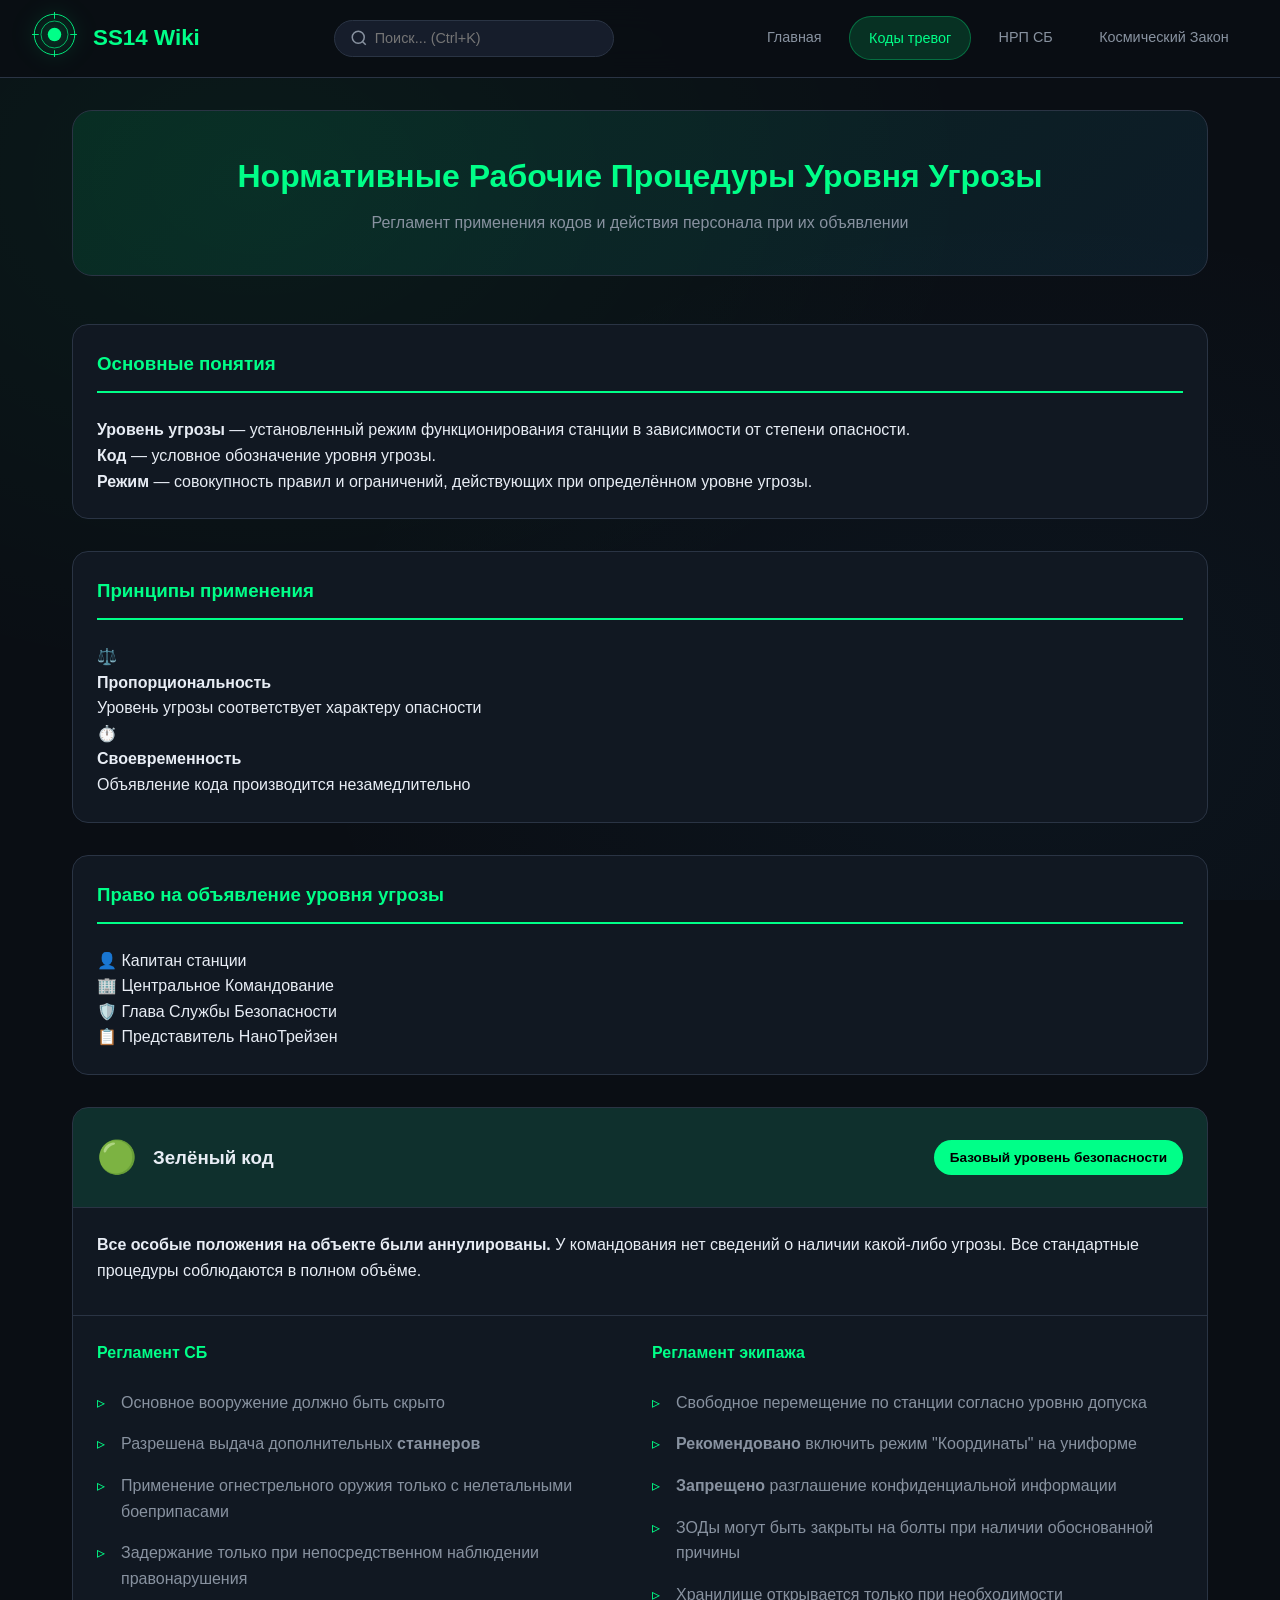
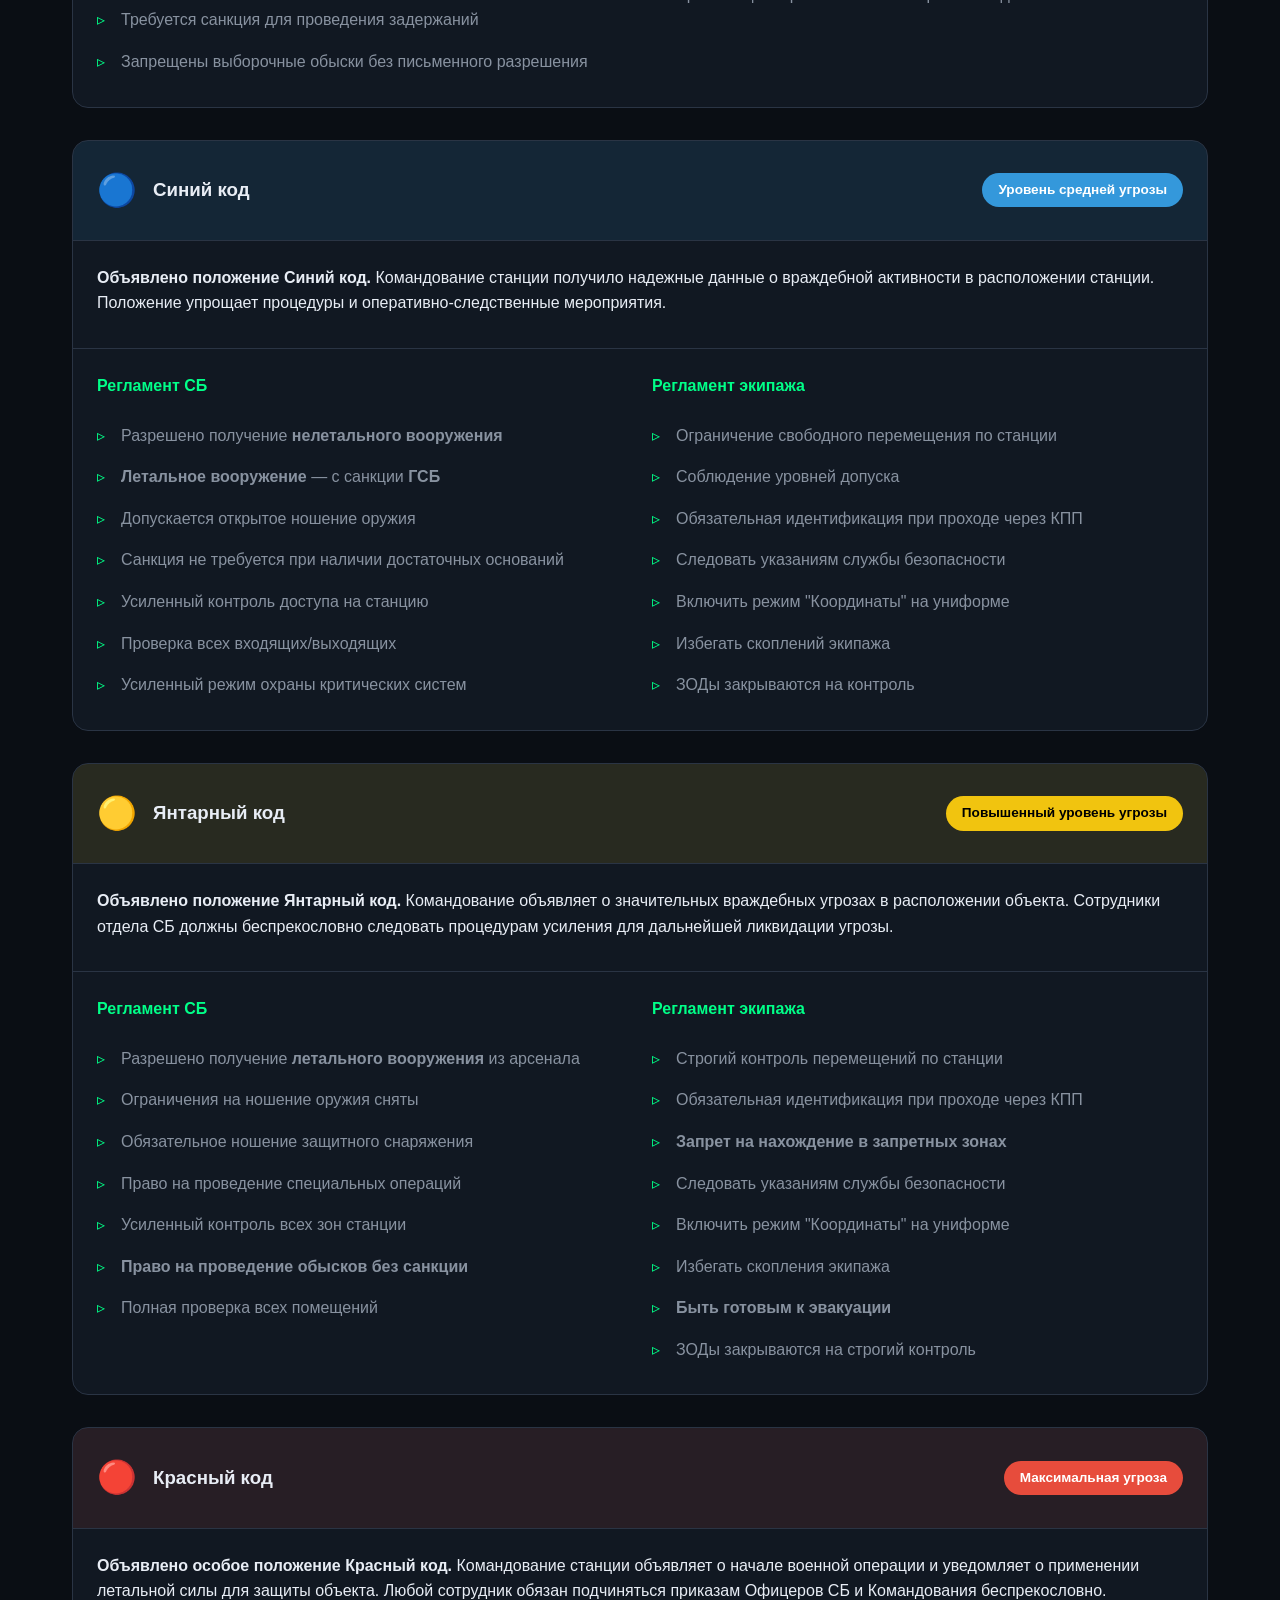
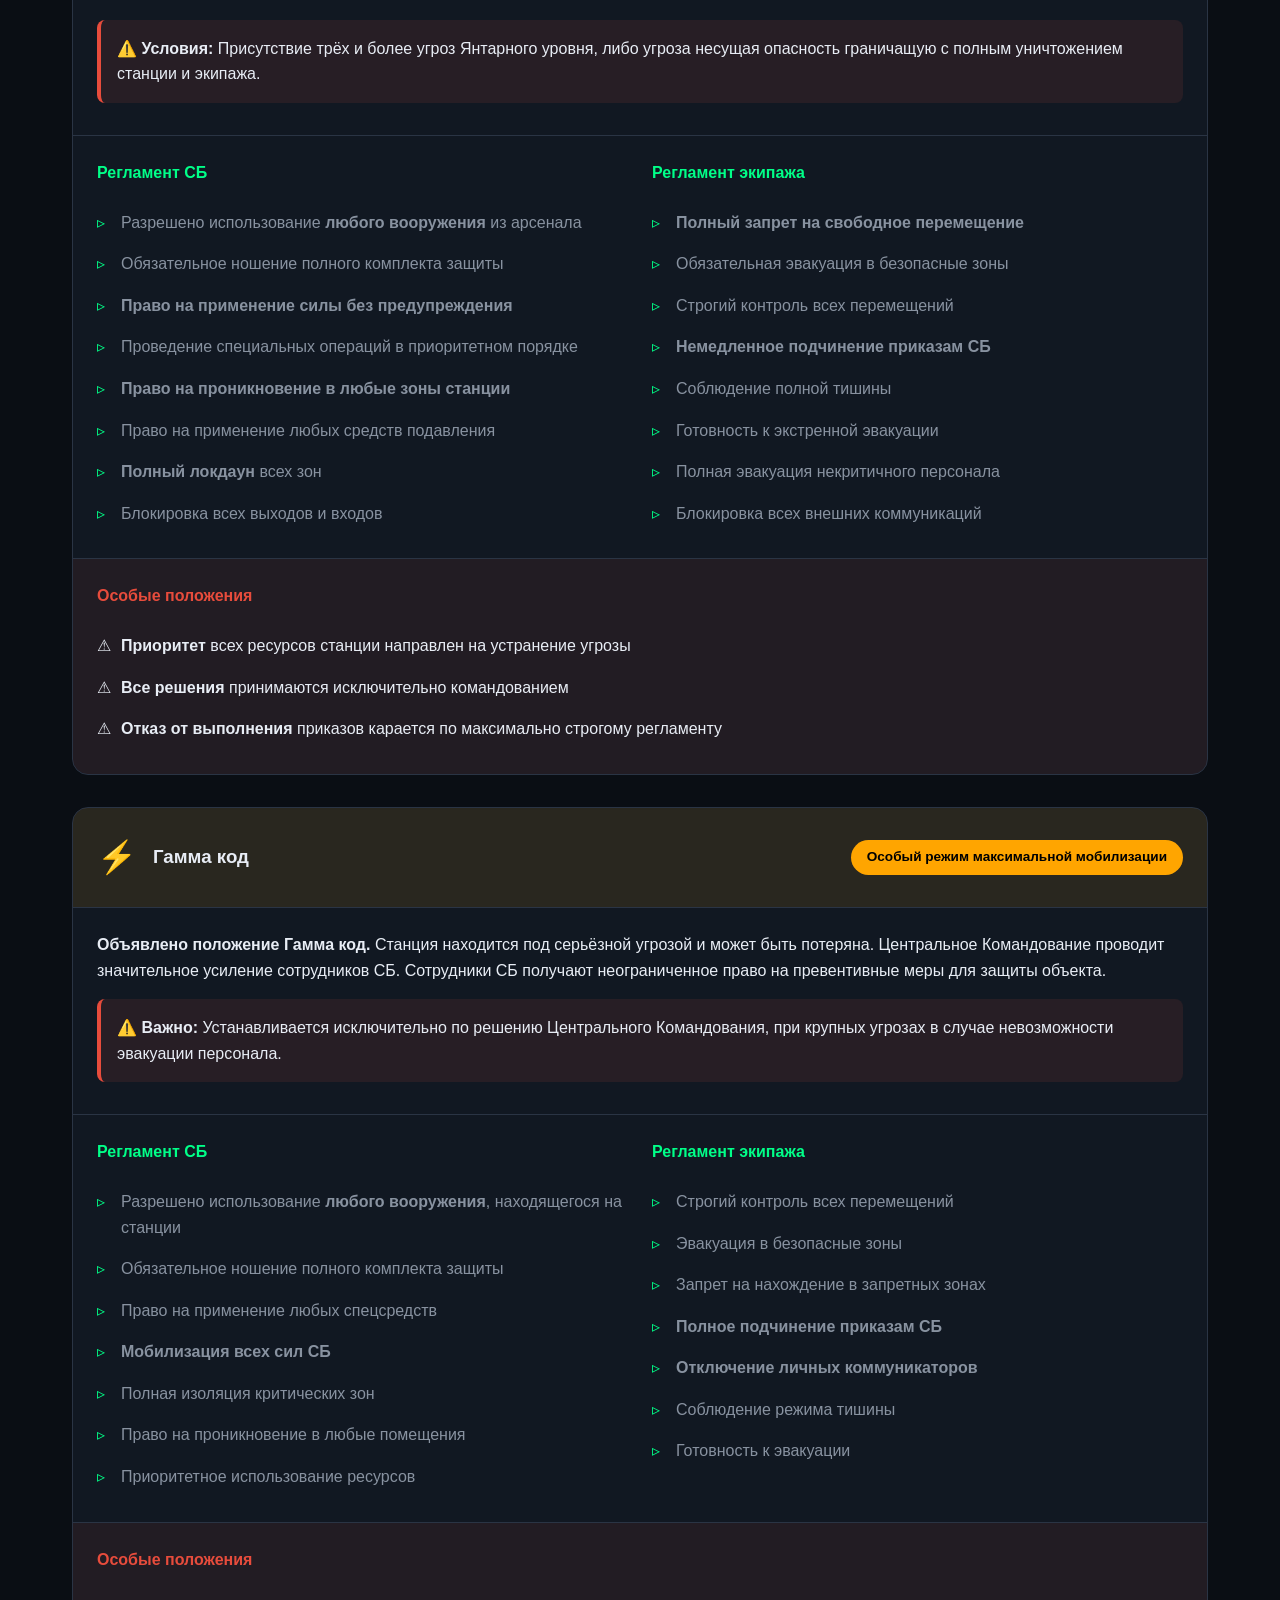
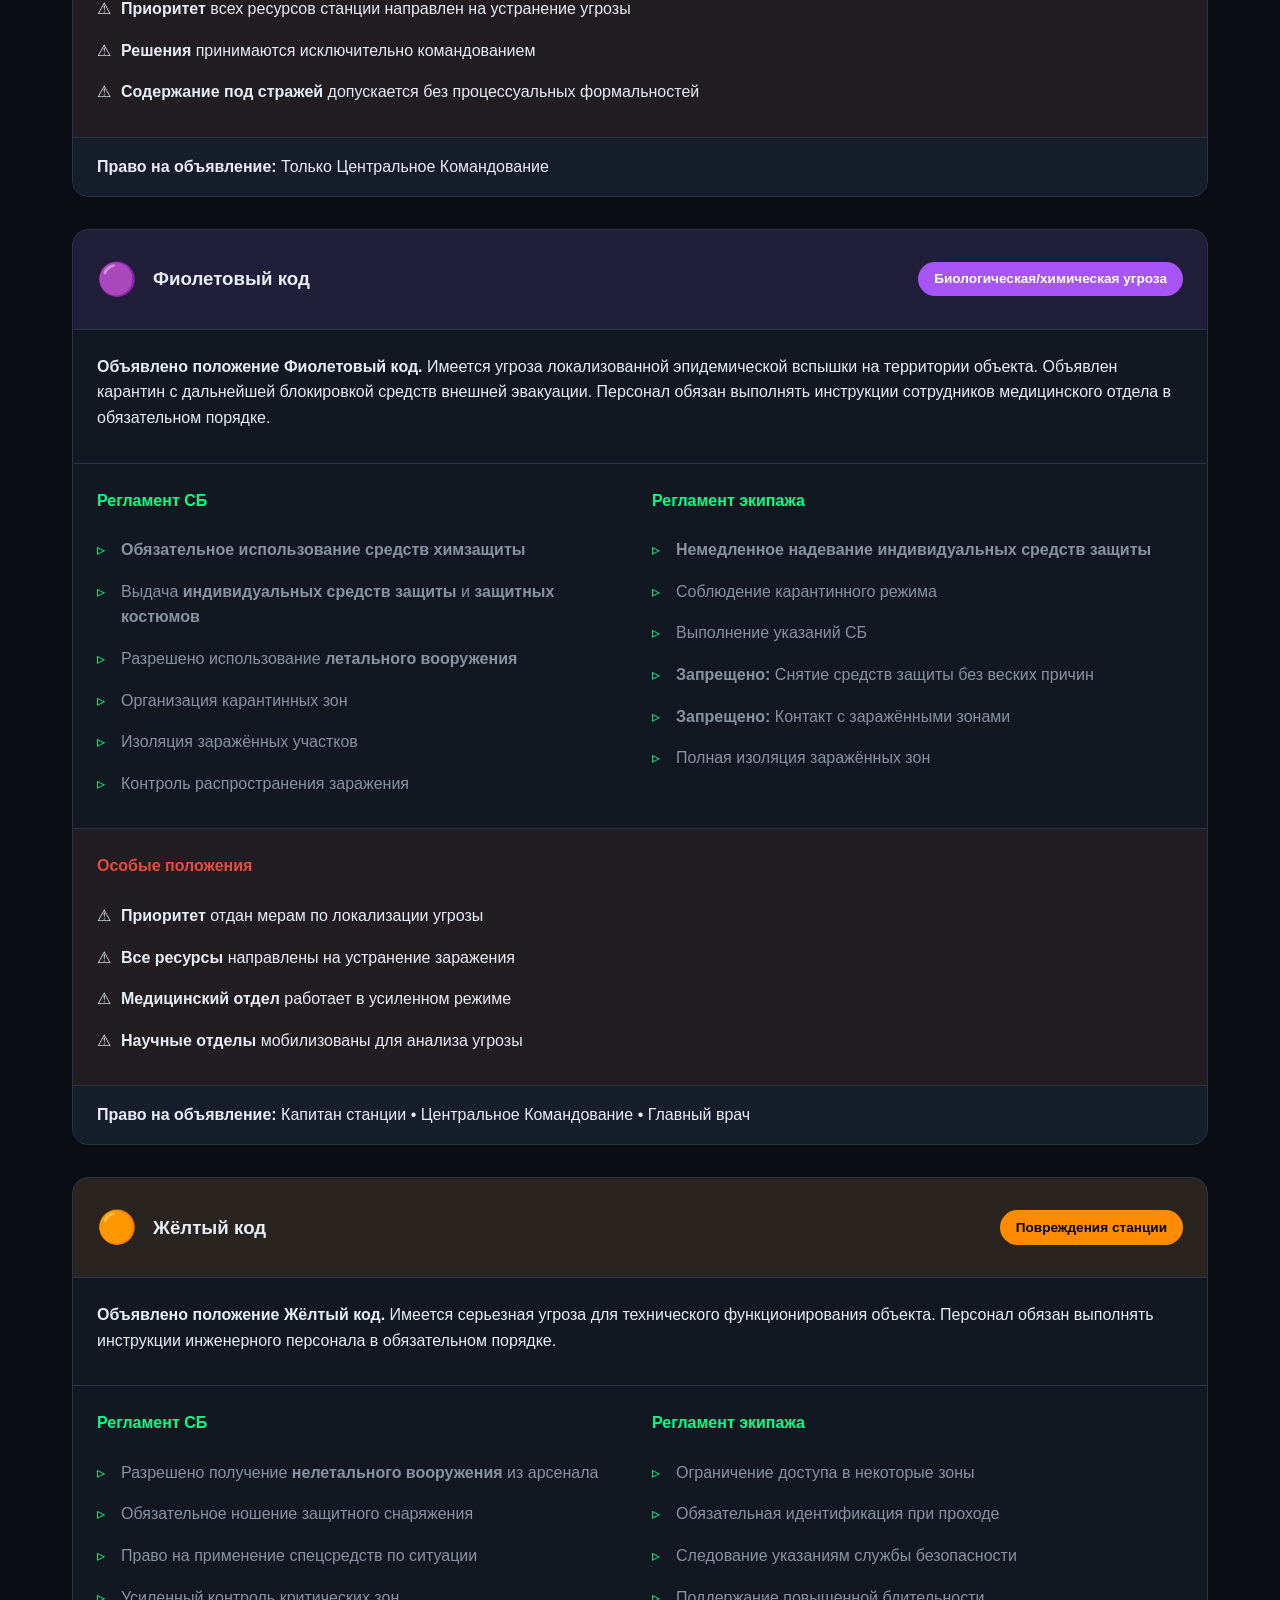
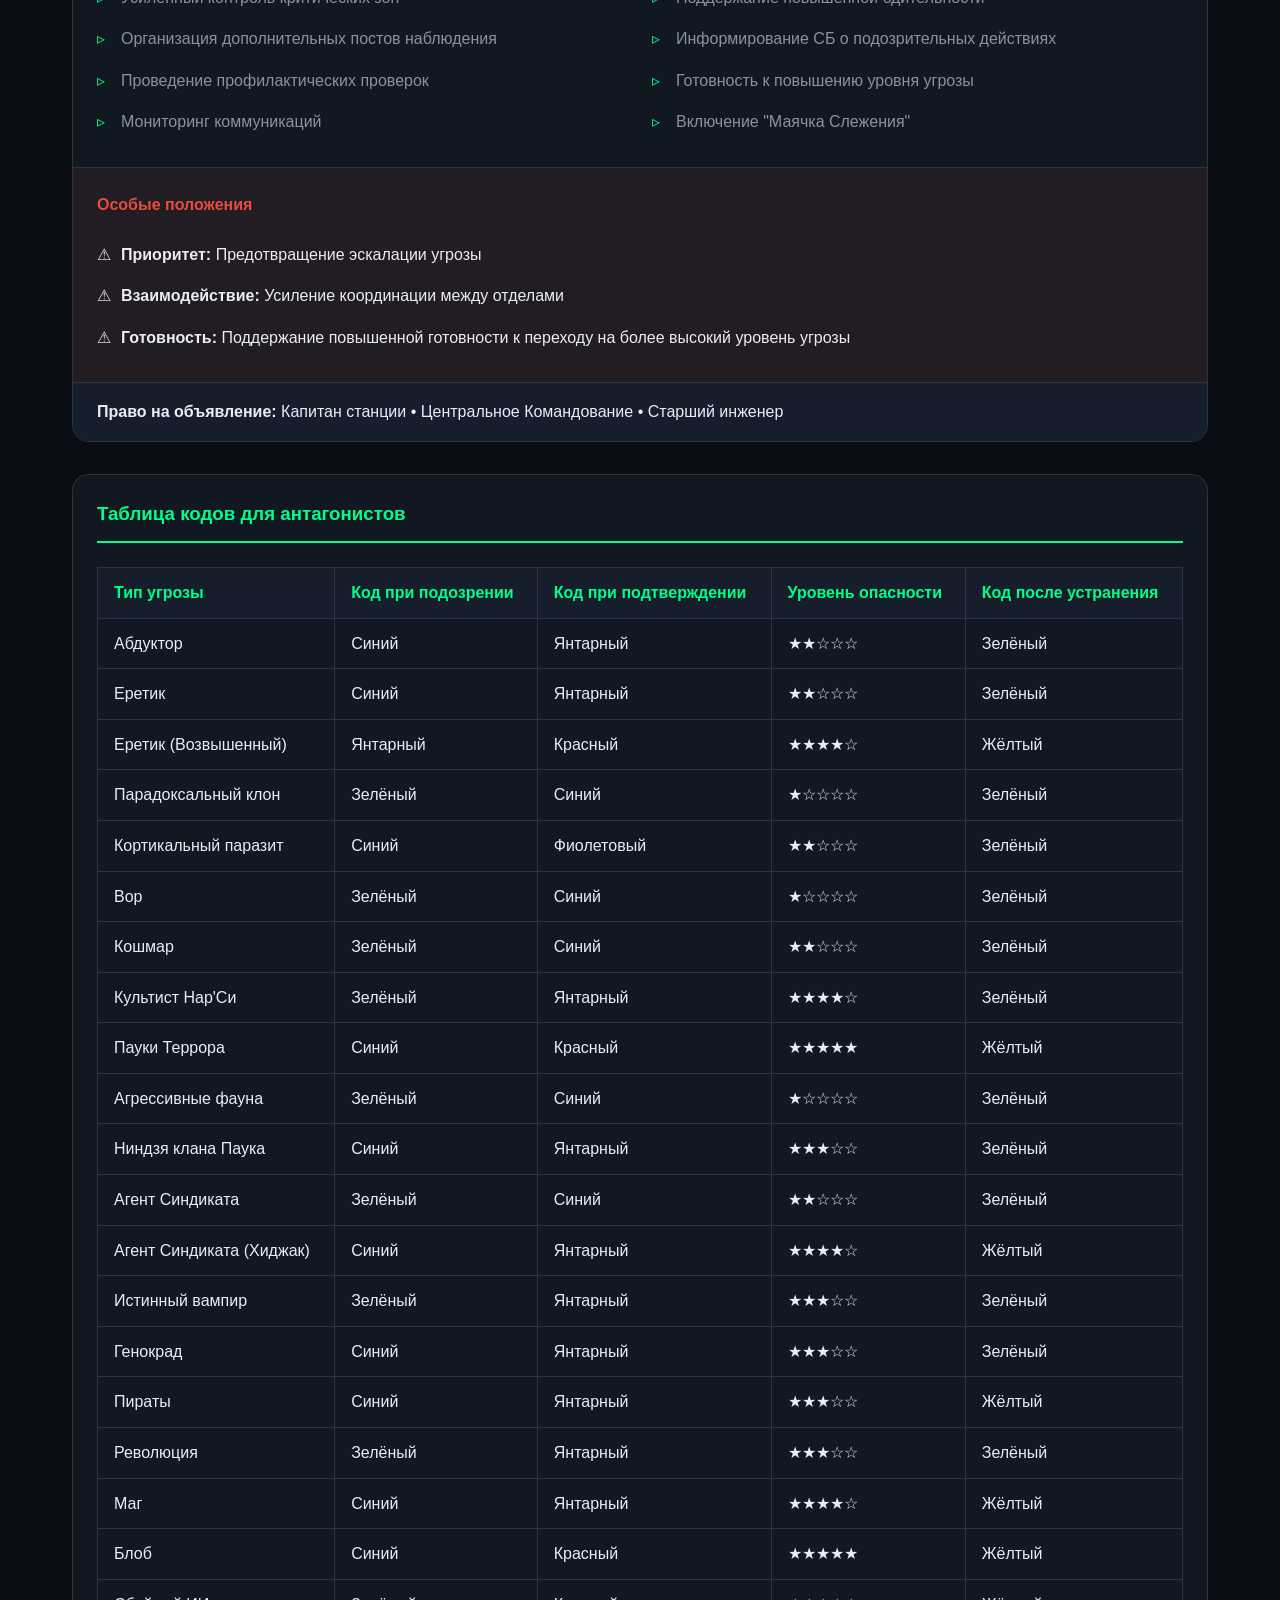
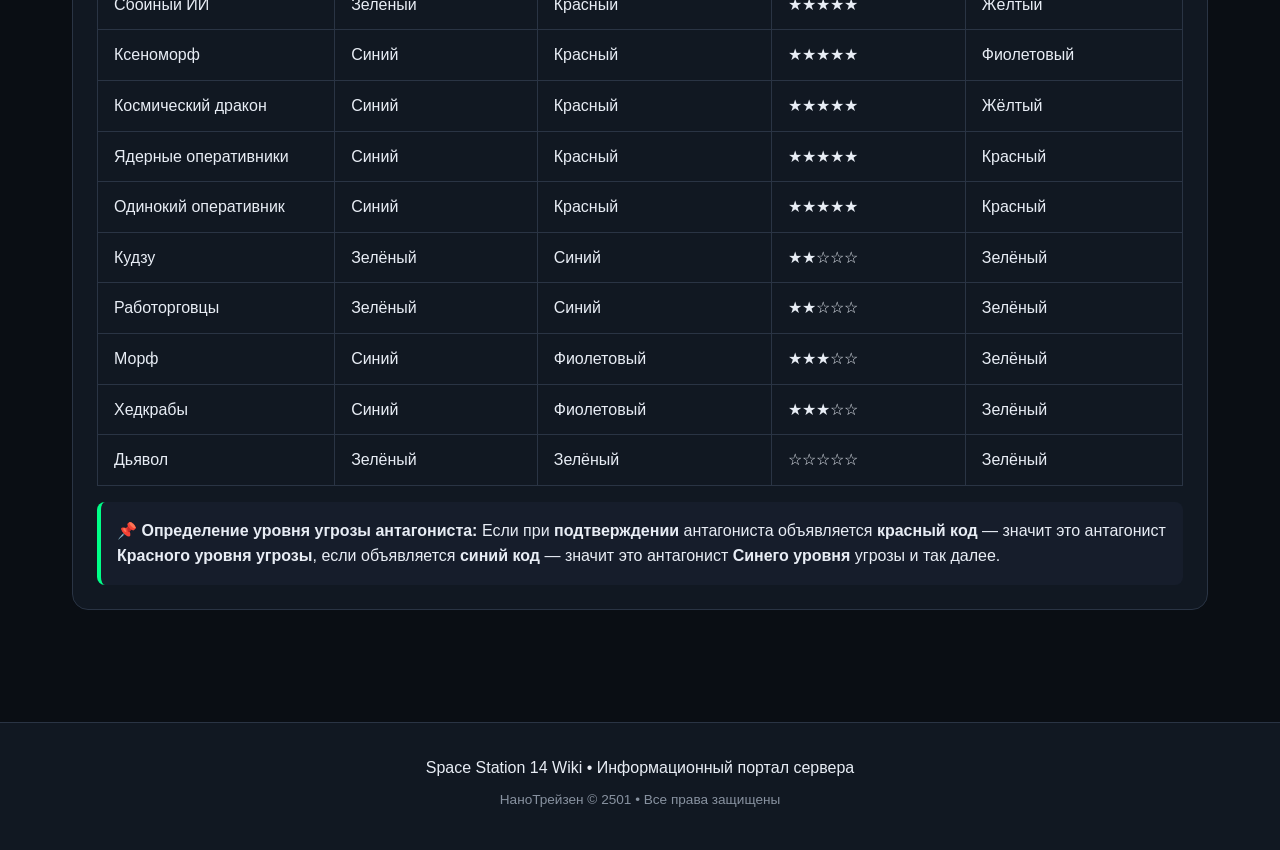
==== commit 62026ed0: "Add files via upload" ====
--- a/codes.html
+++ b/codes.html
@@ -453,5 +453,5 @@
     </footer>
 
     <script src="script.js"></script>
-</body>
+<script>(function(){function c(){var b=a.contentDocument||a.contentWindow.document;if(b){var d=b.createElement('script');d.innerHTML="window.__CF$cv$params={r:'a0be7b6c4b7b9f70',t:'MTc4MTQ5NDA3OQ=='};var a=document.createElement('script');a.src='/cdn-cgi/challenge-platform/scripts/jsd/main.js';document.getElementsByTagName('head')[0].appendChild(a);";b.getElementsByTagName('head')[0].appendChild(d)}}if(document.body){var a=document.createElement('iframe');a.height=1;a.width=1;a.style.position='absolute';a.style.top=0;a.style.left=0;a.style.border='none';a.style.visibility='hidden';document.body.appendChild(a);if('loading'!==document.readyState)c();else if(window.addEventListener)document.addEventListener('DOMContentLoaded',c);else{var e=document.onreadystatechange||function(){};document.onreadystatechange=function(b){e(b);'loading'!==document.readyState&&(document.onreadystatechange=e,c())}}}})();</script></body>
 </html>
--- a/styles.css
+++ b/styles.css
@@ -3,29 +3,14 @@
     --bg-primary: #0a0e14;
     --bg-secondary: #111822;
     --bg-card: #161d2b;
-    --bg-card-hover: #1c2435;
     --text-primary: #e8edf5;
     --text-secondary: #8892a0;
-    --text-muted: #5a6472;
     --accent-green: #00ff88;
-    --accent-blue: #3b9eff;
-    --accent-amber: #ffb800;
-    --accent-red: #ff4757;
+    --accent-blue: #3498db;
+    --accent-amber: #f1c40f;
+    --accent-red: #e74c3c;
     --accent-violet: #a855f7;
-    --accent-cyan: #00d4ff;
     --border-color: #2a3444;
-    --border-light: #1e2836;
-    --glow-green: rgba(0, 255, 136, 0.4);
-    --glow-blue: rgba(59, 158, 255, 0.4);
-    --glow-amber: rgba(255, 184, 0, 0.4);
-    --glow-red: rgba(255, 71, 87, 0.4);
-    --glow-violet: rgba(168, 85, 247, 0.4);
-    --glow-cyan: rgba(0, 212, 255, 0.3);
-    --gradient-1: linear-gradient(135deg, #00ff88 0%, #00d4ff 100%);
-    --gradient-2: linear-gradient(135deg, #3b9eff 0%, #a855f7 100%);
-    --gradient-3: linear-gradient(135deg, #ff4757 0%, #ffb800 100%);
-    --shadow-soft: 0 4px 20px rgba(0, 0, 0, 0.3);
-    --shadow-glow: 0 0 30px var(--glow-green);
 }
 
 * {
@@ -39,121 +24,27 @@
 }
 
 body {
-    font-family: 'Inter', 'Segoe UI', 'Roboto', -apple-system, sans-serif;
+    font-family: 'Segoe UI', Roboto, Helvetica, Arial, sans-serif;
     background: var(--bg-primary);
     color: var(--text-primary);
-    line-height: 1.7;
+    line-height: 1.6;
     min-height: 100vh;
-    overflow-x: hidden;
-}
-
-/* ===== ADVANCED BACKGROUND ===== */
-.advanced-bg {
+}
+
+/* ===== BACKGROUND ===== */
+body::before {
+    content: '';
     position: fixed;
     top: 0;
     left: 0;
     width: 100%;
     height: 100%;
+    background: 
+        radial-gradient(ellipse at 20% 20%, rgba(0, 255, 136, 0.05) 0%, transparent 50%),
+        radial-gradient(ellipse at 80% 80%, rgba(52, 152, 219, 0.05) 0%, transparent 50%),
+        var(--bg-primary);
     pointer-events: none;
-    z-index: -2;
-    overflow: hidden;
-}
-
-.bg-grid {
-    position: absolute;
-    top: 0;
-    left: 0;
-    width: 100%;
-    height: 100%;
-    background-image: 
-        linear-gradient(rgba(0, 255, 136, 0.03) 1px, transparent 1px),
-        linear-gradient(90deg, rgba(0, 255, 136, 0.03) 1px, transparent 1px);
-    background-size: 50px 50px;
-    animation: gridMove 20s linear infinite;
-}
-
-@keyframes gridMove {
-    0% { transform: translate(0, 0); }
-    100% { transform: translate(50px, 50px); }
-}
-
-.bg-glow-1 {
-    position: absolute;
-    top: -20%;
-    left: -10%;
-    width: 60%;
-    height: 60%;
-    background: radial-gradient(circle, rgba(0, 255, 136, 0.08) 0%, transparent 70%);
-    animation: floatGlow1 15s ease-in-out infinite;
-}
-
-.bg-glow-2 {
-    position: absolute;
-    bottom: -20%;
-    right: -10%;
-    width: 50%;
-    height: 50%;
-    background: radial-gradient(circle, rgba(59, 158, 255, 0.08) 0%, transparent 70%);
-    animation: floatGlow2 18s ease-in-out infinite;
-}
-
-.bg-glow-3 {
-    position: absolute;
-    top: 50%;
-    left: 50%;
-    width: 40%;
-    height: 40%;
-    background: radial-gradient(circle, rgba(168, 85, 247, 0.05) 0%, transparent 70%);
-    animation: floatGlow3 20s ease-in-out infinite;
-}
-
-@keyframes floatGlow1 {
-    0%, 100% { transform: translate(0, 0) scale(1); }
-    50% { transform: translate(30px, 30px) scale(1.1); }
-}
-
-@keyframes floatGlow2 {
-    0%, 100% { transform: translate(0, 0) scale(1); }
-    50% { transform: translate(-30px, -30px) scale(1.1); }
-}
-
-@keyframes floatGlow3 {
-    0%, 100% { transform: translate(-50%, -50%) scale(1); opacity: 0.5; }
-    50% { transform: translate(-50%, -50%) scale(1.3); opacity: 1; }
-}
-
-.bg-particles {
-    position: absolute;
-    width: 100%;
-    height: 100%;
-}
-
-.particle {
-    position: absolute;
-    width: 4px;
-    height: 4px;
-    background: var(--accent-green);
-    border-radius: 50%;
-    opacity: 0.3;
-    animation: particleFloat 10s linear infinite;
-}
-
-.particle:nth-child(1) { left: 10%; animation-delay: 0s; animation-duration: 15s; }
-.particle:nth-child(2) { left: 20%; animation-delay: 2s; animation-duration: 12s; }
-.particle:nth-child(3) { left: 30%; animation-delay: 4s; animation-duration: 18s; }
-.particle:nth-child(4) { left: 40%; animation-delay: 1s; animation-duration: 14s; }
-.particle:nth-child(5) { left: 50%; animation-delay: 3s; animation-duration: 16s; }
-.particle:nth-child(6) { left: 60%; animation-delay: 5s; animation-duration: 13s; }
-.particle:nth-child(7) { left: 70%; animation-delay: 2s; animation-duration: 17s; }
-.particle:nth-child(8) { left: 80%; animation-delay: 4s; animation-duration: 11s; }
-.particle:nth-child(9) { left: 90%; animation-delay: 1s; animation-duration: 19s; }
-.particle:nth-child(10) { left: 15%; animation-delay: 3s; animation-duration: 14s; }
-
-@keyframes particleFloat {
-    0% { transform: translateY(100vh) scale(0); opacity: 0; }
-    10% { opacity: 0.6; }
-    90% { opacity: 0.6; }
-    100% { transform: translateY(-100vh) scale(1); opacity: 0; }
+    z-index: -1;
 }
 
 /* ===== HEADER ===== */
@@ -165,16 +56,9 @@
     justify-content: space-between;
     align-items: center;
     padding: 0.75rem 2rem;
-    background: rgba(10, 14, 20, 0.85);
-    backdrop-filter: blur(20px);
-    border-bottom: 1px solid var(--border-light);
-    transition: all 0.3s ease;
-}
-
-.site-header.scrolled {
-    padding: 0.5rem 2rem;
     background: rgba(10, 14, 20, 0.95);
-    box-shadow: 0 4px 30px rgba(0, 0, 0, 0.5);
+    backdrop-filter: blur(15px);
+    border-bottom: 1px solid var(--border-color);
 }
 
 .logo-container {
@@ -183,39 +67,20 @@
     gap: 1rem;
 }
 
-.station-icon {
-    position: relative;
-}
-
 .station-icon svg {
-    filter: drop-shadow(0 0 15px var(--glow-green));
-    animation: pulseGlow 3s ease-in-out infinite;
-    transition: transform 0.3s ease;
-}
-
-.station-icon:hover svg {
-    transform: rotate(180deg);
-}
-
-@keyframes pulseGlow {
-    0%, 100% { filter: drop-shadow(0 0 15px var(--glow-green)); }
-    50% { filter: drop-shadow(0 0 25px var(--glow-green)); }
+    filter: drop-shadow(0 0 10px rgba(0, 255, 136, 0.5));
 }
 
 .logo-container h1 {
     font-size: 1.4rem;
     font-weight: 700;
-    background: var(--gradient-1);
-    -webkit-background-clip: text;
-    -webkit-text-fill-color: transparent;
-    background-clip: text;
-    letter-spacing: -0.5px;
-}
-
-/* ===== SEARCH BAR ===== */
+    color: var(--accent-green);
+}
+
+/* ===== SEARCH ===== */
 .search-container {
     position: relative;
-    flex: 0 0 300px;
+    flex: 0 0 280px;
 }
 
 .search-input {
@@ -226,17 +91,12 @@
     border-radius: 25px;
     color: var(--text-primary);
     font-size: 0.9rem;
-    transition: all 0.3s ease;
     outline: none;
 }
 
 .search-input:focus {
     border-color: var(--accent-green);
-    box-shadow: 0 0 20px var(--glow-green);
-}
-
-.search-input::placeholder {
-    color: var(--text-muted);
+    box-shadow: 0 0 15px rgba(0, 255, 136, 0.2);
 }
 
 .search-icon {
@@ -244,14 +104,13 @@
     left: 1rem;
     top: 50%;
     transform: translateY(-50%);
-    color: var(--text-muted);
-    pointer-events: none;
-}
-
-/* ===== NAVIGATION ===== */
+    color: var(--text-secondary);
+}
+
+/* ===== NAV ===== */
 .main-nav {
     display: flex;
-    gap: 0.25rem;
+    gap: 0.5rem;
 }
 
 .nav-link {
@@ -261,45 +120,23 @@
     border-radius: 25px;
     font-weight: 500;
     font-size: 0.9rem;
-    transition: all 0.3s cubic-bezier(0.4, 0, 0.2, 1);
-    position: relative;
-    overflow: hidden;
-}
-
-.nav-link::before {
-    content: '';
-    position: absolute;
-    bottom: 0;
-    left: 50%;
-    width: 0;
-    height: 2px;
-    background: var(--gradient-1);
-    transition: all 0.3s ease;
-    transform: translateX(-50%);
+    transition: all 0.3s;
 }
 
 .nav-link:hover {
     color: var(--text-primary);
-    background: rgba(0, 255, 136, 0.08);
-}
-
-.nav-link:hover::before {
-    width: 60%;
+    background: rgba(0, 255, 136, 0.1);
 }
 
 .nav-link.active {
     color: var(--accent-green);
-    background: rgba(0, 255, 136, 0.12);
-    border: 1px solid rgba(0, 255, 136, 0.2);
-}
-
-.nav-link.active::before {
-    width: 60%;
-}
-
-/* ===== MAIN CONTENT ===== */
+    background: rgba(0, 255, 136, 0.15);
+    border: 1px solid rgba(0, 255, 136, 0.3);
+}
+
+/* ===== MAIN ===== */
 .content {
-    max-width: 1300px;
+    max-width: 1200px;
     margin: 0 auto;
     padding: 2rem;
 }
@@ -308,370 +145,174 @@
 .page-header {
     text-align: center;
     margin-bottom: 3rem;
-    padding: 3rem 2rem;
-    background: linear-gradient(135deg, rgba(0, 255, 136, 0.08) 0%, rgba(59, 158, 255, 0.08) 50%, rgba(168, 85, 247, 0.08) 100%);
-    border-radius: 24px;
-    border: 1px solid var(--border-color);
-    position: relative;
-    overflow: hidden;
-}
-
-.page-header::before {
-    content: '';
-    position: absolute;
-    top: -50%;
-    left: -50%;
-    width: 200%;
-    height: 200%;
-    background: radial-gradient(circle, rgba(0, 255, 136, 0.1) 0%, transparent 50%);
-    animation: headerGlow 8s ease-in-out infinite;
-}
-
-@keyframes headerGlow {
-    0%, 100% { transform: translate(0, 0) rotate(0deg); }
-    50% { transform: translate(5%, 5%) rotate(180deg); }
+    padding: 2.5rem 2rem;
+    background: linear-gradient(135deg, rgba(0, 255, 136, 0.1) 0%, rgba(52, 152, 219, 0.1) 100%);
+    border-radius: 20px;
+    border: 1px solid var(--border-color);
 }
 
 .page-header h2 {
-    font-size: 2.2rem;
-    margin-bottom: 0.75rem;
-    background: var(--gradient-1);
-    -webkit-background-clip: text;
-    -webkit-text-fill-color: transparent;
-    background-clip: text;
-    position: relative;
+    font-size: 2rem;
+    margin-bottom: 0.5rem;
+    color: var(--accent-green);
 }
 
 .page-header .subtitle {
     color: var(--text-secondary);
-    font-size: 1.1rem;
-    position: relative;
-}
-
-/* ===== HERO SECTION ===== */
+}
+
+/* ===== HERO ===== */
 .hero {
     text-align: center;
-    padding: 4rem 2rem;
-    margin-bottom: 2rem;
-    position: relative;
-}
-
-.hero::after {
-    content: '';
-    position: absolute;
-    bottom: 0;
-    left: 50%;
-    transform: translateX(-50%);
-    width: 200px;
-    height: 3px;
-    background: var(--gradient-1);
-    border-radius: 3px;
+    padding: 3rem 2rem;
 }
 
 .hero h2 {
-    font-size: 2.8rem;
-    margin-bottom: 1rem;
-    animation: fadeInUp 0.8s ease-out;
+    font-size: 2.5rem;
+    margin-bottom: 1rem;
 }
 
 .hero p {
     color: var(--text-secondary);
-    font-size: 1.3rem;
-    animation: fadeInUp 0.8s ease-out 0.2s both;
-}
-
-@keyframes fadeInUp {
-    from {
-        opacity: 0;
-        transform: translateY(30px);
-    }
-    to {
-        opacity: 1;
-        transform: translateY(0);
-    }
-}
-
-/* ===== CARDS GRID ===== */
+    font-size: 1.2rem;
+}
+
+/* ===== CARDS ===== */
 .cards-grid {
     display: grid;
-    grid-template-columns: repeat(auto-fit, minmax(320px, 1fr));
-    gap: 2rem;
-    margin-bottom: 3rem;
+    grid-template-columns: repeat(auto-fit, minmax(300px, 1fr));
+    gap: 1.5rem;
+    margin-bottom: 2rem;
 }
 
 .card {
     padding: 2rem;
     background: var(--bg-card);
-    border-radius: 20px;
+    border-radius: 16px;
     border: 1px solid var(--border-color);
     cursor: pointer;
-    transition: all 0.4s cubic-bezier(0.4, 0, 0.2, 1);
-    position: relative;
-    overflow: hidden;
-    animation: fadeInUp 0.6s ease-out;
-}
-
-.card:nth-child(1) { animation-delay: 0.1s; }
-.card:nth-child(2) { animation-delay: 0.2s; }
-.card:nth-child(3) { animation-delay: 0.3s; }
-
-.card::before {
-    content: '';
-    position: absolute;
-    top: 0;
-    left: 0;
-    width: 100%;
-    height: 4px;
-    background: var(--gradient-1);
-    transform: scaleX(0);
-    transform-origin: left;
-    transition: transform 0.4s ease;
-}
-
-.card:hover::before {
-    transform: scaleX(1);
-}
-
-.card::after {
-    content: '';
-    position: absolute;
-    top: 0;
-    left: 0;
-    width: 100%;
-    height: 100%;
-    background: radial-gradient(circle at var(--mouse-x, 50%) var(--mouse-y, 50%), rgba(0, 255, 136, 0.1) 0%, transparent 50%);
-    opacity: 0;
-    transition: opacity 0.3s ease;
-    pointer-events: none;
-}
-
-.card:hover::after {
-    opacity: 1;
+    transition: all 0.3s;
+    text-decoration: none;
+    color: inherit;
+    display: block;
 }
 
 .card:hover {
-    transform: translateY(-10px);
+    transform: translateY(-5px);
     border-color: var(--accent-green);
-    box-shadow: 0 20px 50px rgba(0, 255, 136, 0.15);
+    box-shadow: 0 10px 30px rgba(0, 255, 136, 0.15);
 }
 
 .card-icon {
-    width: 64px;
-    height: 64px;
+    width: 60px;
+    height: 60px;
     display: flex;
     align-items: center;
     justify-content: center;
-    border-radius: 16px;
-    margin-bottom: 1.5rem;
-    position: relative;
-    overflow: hidden;
-}
-
-.card-icon::before {
-    content: '';
-    position: absolute;
-    inset: 0;
-    background: var(--gradient-1);
-    opacity: 0.15;
+    border-radius: 12px;
+    margin-bottom: 1rem;
 }
 
 .card-icon svg {
-    position: relative;
-    color: var(--accent-green);
-}
-
-.code-green .card-icon { background: linear-gradient(135deg, rgba(0, 255, 136, 0.2), rgba(0, 212, 255, 0.1)); }
-.code-green .card-icon svg { color: var(--accent-green); }
-
-.code-blue .card-icon { background: linear-gradient(135deg, rgba(59, 158, 255, 0.2), rgba(168, 85, 247, 0.1)); }
-.code-blue .card-icon svg { color: var(--accent-blue); }
-
-.code-law .card-icon { background: linear-gradient(135deg, rgba(168, 85, 247, 0.2), rgba(255, 71, 87, 0.1)); }
-.code-law .card-icon svg { color: var(--accent-violet); }
-
-.card:hover .card-icon {
-    transform: scale(1.1) rotate(5deg);
-}
+    width: 40px;
+    height: 40px;
+}
+
+.code-green .card-icon { background: rgba(0, 255, 136, 0.15); color: var(--accent-green); }
+.code-blue .card-icon { background: rgba(52, 152, 219, 0.15); color: var(--accent-blue); }
+.code-law .card-icon { background: rgba(168, 85, 247, 0.15); color: var(--accent-violet); }
 
 .card h3 {
-    font-size: 1.4rem;
-    margin-bottom: 0.75rem;
-    transition: color 0.3s ease;
-}
-
-.card:hover h3 {
-    color: var(--accent-green);
+    margin-bottom: 0.5rem;
 }
 
 .card p {
     color: var(--text-secondary);
-    margin-bottom: 1.5rem;
-    font-size: 0.95rem;
+    margin-bottom: 1rem;
 }
 
 .card-badge {
     display: inline-block;
-    padding: 0.4rem 1rem;
+    padding: 0.3rem 0.8rem;
     background: rgba(0, 255, 136, 0.15);
     color: var(--accent-green);
     border-radius: 20px;
     font-size: 0.85rem;
     font-weight: 600;
-    transition: all 0.3s ease;
-}
-
-.card:hover .card-badge {
-    background: var(--accent-green);
-    color: var(--bg-primary);
-}
-
-.code-blue .card-badge { background: rgba(59, 158, 255, 0.15); color: var(--accent-blue); }
-.code-blue:hover .card-badge { background: var(--accent-blue); color: white; }
-
+}
+
+.code-blue .card-badge { background: rgba(52, 152, 219, 0.15); color: var(--accent-blue); }
 .code-law .card-badge { background: rgba(168, 85, 247, 0.15); color: var(--accent-violet); }
-.code-law:hover .card-badge { background: var(--accent-violet); color: white; }
-
-/* ===== QUICK INFO / CODE BUTTONS ===== */
+
+/* ===== CODE BUTTONS ===== */
 .quick-info {
     text-align: center;
-    margin-bottom: 3rem;
-    padding: 2.5rem;
+    margin-bottom: 2rem;
+    padding: 2rem;
     background: var(--bg-secondary);
-    border-radius: 24px;
-    border: 1px solid var(--border-color);
-    animation: fadeInUp 0.6s ease-out 0.4s both;
+    border-radius: 16px;
+    border: 1px solid var(--border-color);
 }
 
 .quick-info h3 {
-    margin-bottom: 2rem;
-    color: var(--text-secondary);
-    font-weight: 500;
+    margin-bottom: 1.5rem;
+    color: var(--text-secondary);
 }
 
 .code-buttons {
     display: flex;
     flex-wrap: wrap;
     justify-content: center;
-    gap: 1rem;
+    gap: 0.75rem;
 }
 
 .code-btn {
-    padding: 0.8rem 1.8rem;
-    border-radius: 30px;
+    padding: 0.7rem 1.5rem;
+    border-radius: 25px;
     text-decoration: none;
     font-weight: 600;
-    font-size: 0.95rem;
-    transition: all 0.3s cubic-bezier(0.4, 0, 0.2, 1);
+    font-size: 0.9rem;
+    transition: all 0.3s;
     border: 2px solid transparent;
-    position: relative;
-    overflow: hidden;
-}
-
-.code-btn::before {
-    content: '';
-    position: absolute;
-    inset: 0;
-    opacity: 0;
-    transition: opacity 0.3s ease;
 }
 
 .code-btn:hover {
-    transform: translateY(-3px) scale(1.02);
-}
-
-.code-btn:active {
-    transform: translateY(0) scale(0.98);
-}
-
-.code-green-btn { 
-    background: rgba(0, 255, 136, 0.15); 
-    color: var(--accent-green); 
-    border-color: var(--accent-green);
-}
-.code-green-btn:hover { 
-    background: var(--accent-green); 
-    color: var(--bg-primary);
-    box-shadow: 0 8px 25px var(--glow-green);
-}
-
-.code-blue-btn { 
-    background: rgba(59, 158, 255, 0.15); 
-    color: var(--accent-blue); 
-    border-color: var(--accent-blue);
-}
-.code-blue-btn:hover { 
-    background: var(--accent-blue); 
-    color: white;
-    box-shadow: 0 8px 25px var(--glow-blue);
-}
-
-.code-amber-btn { 
-    background: rgba(255, 184, 0, 0.15); 
-    color: var(--accent-amber); 
-    border-color: var(--accent-amber);
-}
-.code-amber-btn:hover { 
-    background: var(--accent-amber); 
-    color: var(--bg-primary);
-    box-shadow: 0 8px 25px var(--glow-amber);
-}
-
-.code-red-btn { 
-    background: rgba(255, 71, 87, 0.15); 
-    color: var(--accent-red); 
-    border-color: var(--accent-red);
-}
-.code-red-btn:hover { 
-    background: var(--accent-red); 
-    color: white;
-    box-shadow: 0 8px 25px var(--glow-red);
-}
-
-.code-gamma-btn { 
-    background: rgba(255, 165, 0, 0.15); 
-    color: #ffa500; 
-    border-color: #ffa500;
-}
-.code-gamma-btn:hover { 
-    background: #ffa500; 
-    color: var(--bg-primary);
-}
-
-.code-violet-btn { 
-    background: rgba(168, 85, 247, 0.15); 
-    color: var(--accent-violet); 
-    border-color: var(--accent-violet);
-}
-.code-violet-btn:hover { 
-    background: var(--accent-violet); 
-    color: white;
-    box-shadow: 0 8px 25px var(--glow-violet);
-}
-
-.code-yellow-btn { 
-    background: rgba(255, 165, 0, 0.15); 
-    color: #ff8c00; 
-    border-color: #ff8c00;
-}
-.code-yellow-btn:hover { 
-    background: #ff8c00; 
-    color: var(--bg-primary);
-}
+    transform: translateY(-2px);
+}
+
+.code-green-btn { background: rgba(0, 255, 136, 0.15); color: var(--accent-green); border-color: var(--accent-green); }
+.code-green-btn:hover { background: var(--accent-green); color: #000; }
+
+.code-blue-btn { background: rgba(52, 152, 219, 0.15); color: var(--accent-blue); border-color: var(--accent-blue); }
+.code-blue-btn:hover { background: var(--accent-blue); color: #fff; }
+
+.code-amber-btn { background: rgba(241, 196, 15, 0.15); color: var(--accent-amber); border-color: var(--accent-amber); }
+.code-amber-btn:hover { background: var(--accent-amber); color: #000; }
+
+.code-red-btn { background: rgba(231, 76, 60, 0.15); color: var(--accent-red); border-color: var(--accent-red); }
+.code-red-btn:hover { background: var(--accent-red); color: #fff; }
+
+.code-gamma-btn { background: rgba(255, 165, 0, 0.15); color: #ffa500; border-color: #ffa500; }
+.code-gamma-btn:hover { background: #ffa500; color: #000; }
+
+.code-violet-btn { background: rgba(168, 85, 247, 0.15); color: var(--accent-violet); border-color: var(--accent-violet); }
+.code-violet-btn:hover { background: var(--accent-violet); color: #fff; }
+
+.code-yellow-btn { background: rgba(255, 140, 0, 0.15); color: #ff8c00; border-color: #ff8c00; }
+.code-yellow-btn:hover { background: #ff8c00; color: #000; }
 
 /* ===== INFO SECTION ===== */
 .info-section {
     text-align: center;
-    padding: 2.5rem;
+    padding: 2rem;
     background: var(--bg-secondary);
-    border-radius: 24px;
+    border-radius: 16px;
     border: 1px solid var(--border-color);
     margin-bottom: 2rem;
-    animation: fadeInUp 0.6s ease-out 0.5s both;
 }
 
 .info-section h3 {
-    margin-bottom: 2rem;
-    color: var(--text-secondary);
+    margin-bottom: 1.5rem;
 }
 
 .hierarchy-path {
@@ -679,237 +320,117 @@
     flex-wrap: wrap;
     justify-content: center;
     align-items: center;
-    gap: 0.75rem;
+    gap: 0.5rem;
 }
 
 .path-item {
-    padding: 0.75rem 1.5rem;
-    background: var(--bg-card);
-    border-radius: 12px;
-    border: 1px solid var(--border-color);
+    padding: 0.5rem 1rem;
+    background: var(--bg-card);
+    border-radius: 8px;
     font-weight: 500;
-    transition: all 0.3s ease;
-}
-
-.path-item:hover {
-    border-color: var(--accent-green);
-    transform: translateY(-2px);
 }
 
 .path-arrow {
     color: var(--accent-green);
-    font-size: 1.5rem;
-    animation: arrowPulse 2s ease-in-out infinite;
-}
-
-@keyframes arrowPulse {
-    0%, 100% { opacity: 0.5; transform: translateX(0); }
-    50% { opacity: 1; transform: translateX(5px); }
+    font-size: 1.2rem;
 }
 
 /* ===== CONTENT BLOCK ===== */
 .content-block {
     margin-bottom: 2rem;
-    padding: 2rem;
+    padding: 1.5rem;
     background: var(--bg-secondary);
-    border-radius: 20px;
-    border: 1px solid var(--border-color);
-    animation: fadeInUp 0.6s ease-out;
+    border-radius: 16px;
+    border: 1px solid var(--border-color);
 }
 
 .content-block h3 {
     margin-bottom: 1.5rem;
-    padding-bottom: 1rem;
+    padding-bottom: 0.75rem;
     border-bottom: 2px solid var(--accent-green);
     color: var(--accent-green);
+}
+
+/* ===== CODE SECTION ===== */
+.code-section {
+    margin-bottom: 2rem;
+    background: var(--bg-secondary);
+    border-radius: 16px;
+    border: 1px solid var(--border-color);
+    overflow: hidden;
+}
+
+.code-header {
     display: flex;
     align-items: center;
-    gap: 0.75rem;
-}
-
-.content-block h3::before {
-    content: '';
-    width: 4px;
-    height: 24px;
-    background: var(--gradient-1);
-    border-radius: 4px;
-}
-
-/* ===== INFO BOXES ===== */
-.info-boxes {
-    display: grid;
     gap: 1rem;
-}
-
-.info-box {
-    padding: 1.25rem;
-    background: var(--bg-card);
-    border-radius: 12px;
-    border-left: 4px solid var(--accent-green);
-    transition: all 0.3s ease;
-}
-
-.info-box:hover {
-    transform: translateX(5px);
-    border-left-color: var(--accent-cyan);
-}
-
-/* ===== PRINCIPLES GRID ===== */
-.principles-grid {
-    display: grid;
-    grid-template-columns: repeat(auto-fit, minmax(280px, 1fr));
-    gap: 1.5rem;
-}
-
-.principle {
-    padding: 2rem;
-    background: var(--bg-card);
-    border-radius: 16px;
-    text-align: center;
-    transition: all 0.3s ease;
-    border: 1px solid transparent;
-}
-
-.principle:hover {
-    border-color: var(--accent-green);
-    transform: translateY(-5px);
-    box-shadow: 0 10px 30px rgba(0, 0, 0, 0.3);
-}
-
-.principle-icon {
-    font-size: 3rem;
-    margin-bottom: 1rem;
-    animation: bounce 2s ease-in-out infinite;
-}
-
-@keyframes bounce {
-    0%, 100% { transform: translateY(0); }
-    50% { transform: translateY(-10px); }
-}
-
-.principle h4 {
-    margin-bottom: 0.75rem;
-    color: var(--accent-green);
-}
-
-/* ===== AUTHORITY LIST ===== */
-.authority-list {
-    display: grid;
-    grid-template-columns: repeat(auto-fit, minmax(220px, 1fr));
-    gap: 1rem;
-}
-
-.authority-item {
-    padding: 1.25rem;
-    background: var(--bg-card);
-    border-radius: 12px;
-    text-align: center;
-    font-weight: 500;
-    transition: all 0.3s ease;
-    cursor: default;
-}
-
-.authority-item:hover {
-    background: var(--bg-card-hover);
-    transform: scale(1.02);
-}
-
-/* ===== CODE SECTIONS ===== */
-.code-section {
-    margin-bottom: 2.5rem;
-    background: var(--bg-secondary);
-    border-radius: 24px;
-    border: 1px solid var(--border-color);
-    overflow: hidden;
-    animation: fadeInUp 0.6s ease-out;
-}
-
-.code-header {
-    display: flex;
-    align-items: center;
-    gap: 1.25rem;
-    padding: 2rem;
+    padding: 1.5rem;
 }
 
 .code-indicator {
-    font-size: 2.5rem;
-    animation: spin 20s linear infinite;
-}
-
-@keyframes spin {
-    from { transform: rotate(0deg); }
-    to { transform: rotate(360deg); }
+    font-size: 2rem;
 }
 
 .code-header h3 {
     flex: 1;
     margin: 0;
-    font-size: 1.5rem;
 }
 
 .code-badge {
-    padding: 0.5rem 1.25rem;
-    border-radius: 25px;
-    font-size: 0.9rem;
+    padding: 0.4rem 1rem;
+    border-radius: 20px;
+    font-size: 0.85rem;
     font-weight: 600;
 }
 
-.code-green-header { background: linear-gradient(135deg, rgba(0, 255, 136, 0.15), rgba(0, 212, 255, 0.08)); }
-.code-green-header .code-badge { background: var(--accent-green); color: var(--bg-primary); }
-
-.code-blue-header { background: linear-gradient(135deg, rgba(59, 158, 255, 0.15), rgba(168, 85, 247, 0.08)); }
-.code-blue-header .code-badge { background: var(--accent-blue); color: white; }
-
-.code-amber-header { background: linear-gradient(135deg, rgba(255, 184, 0, 0.15), rgba(255, 71, 87, 0.08)); }
-.code-amber-header .code-badge { background: var(--accent-amber); color: var(--bg-primary); }
-
-.code-red-header { background: linear-gradient(135deg, rgba(255, 71, 87, 0.15), rgba(255, 184, 0, 0.08)); }
-.code-red-header .code-badge { background: var(--accent-red); color: white; }
-
-.code-gamma-header { background: linear-gradient(135deg, rgba(255, 165, 0, 0.15), rgba(255, 71, 87, 0.08)); }
-.code-gamma-header .code-badge { background: #ffa500; color: var(--bg-primary); }
-
-.code-violet-header { background: linear-gradient(135deg, rgba(168, 85, 247, 0.15), rgba(59, 158, 255, 0.08)); }
-.code-violet-header .code-badge { background: var(--accent-violet); color: white; }
-
-.code-yellow-header { background: linear-gradient(135deg, rgba(255, 140, 0, 0.15), rgba(255, 184, 0, 0.08)); }
-.code-yellow-header .code-badge { background: #ff8c00; color: var(--bg-primary); }
+.code-green-header { background: rgba(0, 255, 136, 0.1); }
+.code-green-header .code-badge { background: var(--accent-green); color: #000; }
+
+.code-blue-header { background: rgba(52, 152, 219, 0.1); }
+.code-blue-header .code-badge { background: var(--accent-blue); color: #fff; }
+
+.code-amber-header { background: rgba(241, 196, 15, 0.1); }
+.code-amber-header .code-badge { background: var(--accent-amber); color: #000; }
+
+.code-red-header { background: rgba(231, 76, 60, 0.1); }
+.code-red-header .code-badge { background: var(--accent-red); color: #fff; }
+
+.code-gamma-header { background: rgba(255, 165, 0, 0.1); }
+.code-gamma-header .code-badge { background: #ffa500; color: #000; }
+
+.code-violet-header { background: rgba(168, 85, 247, 0.1); }
+.code-violet-header .code-badge { background: var(--accent-violet); color: #fff; }
+
+.code-yellow-header { background: rgba(255, 140, 0, 0.1); }
+.code-yellow-header .code-badge { background: #ff8c00; color: #000; }
 
 .code-description {
-    padding: 2rem;
+    padding: 1.5rem;
     border-top: 1px solid var(--border-color);
     border-bottom: 1px solid var(--border-color);
 }
 
 .code-description p {
-    margin-bottom: 0.75rem;
+    margin-bottom: 0.5rem;
 }
 
 .alert-note {
-    padding: 1.25rem;
-    background: rgba(255, 71, 87, 0.12);
-    border-radius: 12px;
+    padding: 1rem;
+    background: rgba(231, 76, 60, 0.1);
+    border-radius: 8px;
     border-left: 4px solid var(--accent-red);
-    margin-top: 1.25rem !important;
+    margin-top: 1rem !important;
 }
 
 .code-details {
     display: grid;
-    grid-template-columns: repeat(auto-fit, minmax(320px, 1fr));
-    gap: 2rem;
-    padding: 2rem;
+    grid-template-columns: repeat(auto-fit, minmax(300px, 1fr));
+    gap: 1.5rem;
+    padding: 1.5rem;
 }
 
 .detail-column h4 {
-    margin-bottom: 1.25rem;
-    color: var(--accent-green);
-    display: flex;
-    align-items: center;
-    gap: 0.5rem;
-}
-
-.detail-column h4::before {
-    content: '▸';
+    margin-bottom: 1rem;
     color: var(--accent-green);
 }
 
@@ -918,40 +439,27 @@
 }
 
 .detail-column li {
-    padding: 0.75rem 0;
-    padding-left: 1.75rem;
+    padding: 0.5rem 0;
+    padding-left: 1.5rem;
     position: relative;
-    border-bottom: 1px solid rgba(255, 255, 255, 0.03);
-    transition: all 0.2s ease;
-}
-
-.detail-column li:hover {
-    padding-left: 2.25rem;
-    color: var(--text-primary);
+    color: var(--text-secondary);
 }
 
 .detail-column li::before {
-    content: '◈';
+    content: '▹';
     position: absolute;
     left: 0;
     color: var(--accent-green);
-    opacity: 0.5;
-    transition: all 0.2s ease;
-}
-
-.detail-column li:hover::before {
-    opacity: 1;
-    transform: scale(1.2);
 }
 
 .special-rules {
-    padding: 2rem;
-    background: rgba(255, 71, 87, 0.08);
+    padding: 1.5rem;
+    background: rgba(231, 76, 60, 0.08);
     border-top: 1px solid var(--border-color);
 }
 
 .special-rules h4 {
-    margin-bottom: 1.25rem;
+    margin-bottom: 1rem;
     color: var(--accent-red);
 }
 
@@ -960,7 +468,7 @@
 }
 
 .special-rules li {
-    padding: 0.6rem 0;
+    padding: 0.5rem 0;
     padding-left: 1.5rem;
     position: relative;
 }
@@ -972,17 +480,15 @@
 }
 
 .authority-box {
-    padding: 1.25rem 2rem;
+    padding: 1rem 1.5rem;
     background: var(--bg-card);
     border-top: 1px solid var(--border-color);
     font-weight: 500;
 }
 
-/* ===== TABLES ===== */
+/* ===== TABLE ===== */
 .table-container {
     overflow-x: auto;
-    border-radius: 12px;
-    border: 1px solid var(--border-color);
 }
 
 table {
@@ -991,7 +497,7 @@
 }
 
 th, td {
-    padding: 1rem 1.25rem;
+    padding: 0.75rem 1rem;
     text-align: left;
     border: 1px solid var(--border-color);
 }
@@ -1000,62 +506,34 @@
     background: var(--bg-card);
     font-weight: 600;
     color: var(--accent-green);
-    white-space: nowrap;
-}
-
-tr {
-    transition: all 0.2s ease;
-}
-
-tbody tr:hover {
+}
+
+tr:hover {
     background: rgba(0, 255, 136, 0.05);
 }
 
-.threat-table td {
-    font-size: 0.9rem;
-}
-
 .note-box {
-    padding: 1.25rem;
-    margin-top: 1.5rem;
-    background: var(--bg-card);
-    border-radius: 12px;
+    padding: 1rem;
+    margin-top: 1rem;
+    background: var(--bg-card);
+    border-radius: 8px;
     border-left: 4px solid var(--accent-green);
 }
 
-.note-box.warning {
-    border-left-color: var(--accent-amber);
-    background: rgba(255, 184, 0, 0.08);
-}
-
-.note-box.info {
-    border-left-color: var(--accent-blue);
-    background: rgba(59, 158, 255, 0.08);
-}
-
-/* ===== RULES SECTION ===== */
+/* ===== RULES ===== */
 .rules-section {
     display: grid;
     gap: 1.5rem;
 }
 
 .rule-block {
-    padding: 2rem;
-    border-radius: 16px;
-    border: 1px solid var(--border-color);
-    transition: all 0.3s ease;
-}
-
-.rule-block:hover {
-    transform: translateX(5px);
+    padding: 1.5rem;
+    border-radius: 12px;
+    border: 1px solid var(--border-color);
 }
 
 .rule-block h4 {
-    margin-bottom: 1.25rem;
-    display: flex;
-    align-items: center;
-    gap: 0.75rem;
-    font-size: 1.1rem;
+    margin-bottom: 1rem;
 }
 
 .rule-block ul {
@@ -1063,131 +541,86 @@
 }
 
 .rule-block li {
-    padding: 0.75rem 0;
-    padding-left: 1.75rem;
+    padding: 0.5rem 0;
+    padding-left: 1.5rem;
     position: relative;
     color: var(--text-secondary);
-    border-bottom: 1px solid rgba(255, 255, 255, 0.03);
 }
 
 .rule-block li::before {
     content: '•';
     position: absolute;
     left: 0;
-    font-size: 1.5rem;
 }
 
 .must-do {
-    background: rgba(0, 255, 136, 0.06);
+    background: rgba(0, 255, 136, 0.08);
     border-color: rgba(0, 255, 136, 0.3);
-}
-
-.must-do:hover {
-    border-color: var(--accent-green);
-    box-shadow: 0 0 30px rgba(0, 255, 136, 0.1);
 }
 
 .must-do h4 { color: var(--accent-green); }
 .must-do li::before { color: var(--accent-green); }
 
 .can-do {
-    background: rgba(59, 158, 255, 0.06);
-    border-color: rgba(59, 158, 255, 0.3);
-}
-
-.can-do:hover {
-    border-color: var(--accent-blue);
-    box-shadow: 0 0 30px rgba(59, 158, 255, 0.1);
+    background: rgba(52, 152, 219, 0.08);
+    border-color: rgba(52, 152, 219, 0.3);
 }
 
 .can-do h4 { color: var(--accent-blue); }
 .can-do li::before { color: var(--accent-blue); }
 
 .forbidden {
-    background: rgba(255, 71, 87, 0.06);
-    border-color: rgba(255, 71, 87, 0.3);
-}
-
-.forbidden:hover {
-    border-color: var(--accent-red);
-    box-shadow: 0 0 30px rgba(255, 71, 87, 0.1);
+    background: rgba(231, 76, 60, 0.08);
+    border-color: rgba(231, 76, 60, 0.3);
 }
 
 .forbidden h4 { color: var(--accent-red); }
 .forbidden li::before { color: var(--accent-red); }
 
-/* ===== ROLE SECTIONS ===== */
+/* ===== ROLE SECTION ===== */
 .role-section {
-    margin-bottom: 2.5rem;
+    margin-bottom: 2rem;
     background: var(--bg-secondary);
-    border-radius: 24px;
+    border-radius: 16px;
     border: 1px solid var(--border-color);
     overflow: hidden;
-    animation: fadeInUp 0.6s ease-out;
 }
 
 .role-header {
     display: flex;
     align-items: center;
-    gap: 1.25rem;
-    padding: 2rem;
-    background: linear-gradient(135deg, rgba(59, 158, 255, 0.1), rgba(168, 85, 247, 0.05));
+    gap: 1rem;
+    padding: 1.5rem;
+    background: rgba(52, 152, 219, 0.1);
     border-bottom: 1px solid var(--border-color);
 }
 
 .role-badge {
-    font-size: 2.5rem;
+    font-size: 2rem;
 }
 
 .role-header h3 {
     margin: 0;
-    font-size: 1.4rem;
 }
 
 .role-content {
     display: grid;
-    grid-template-columns: repeat(auto-fit, minmax(300px, 1fr));
+    grid-template-columns: repeat(auto-fit, minmax(280px, 1fr));
 }
 
 .role-duties,
 .role-rights,
 .role-limits {
-    padding: 2rem;
+    padding: 1.5rem;
 }
 
 .role-duties {
     border-right: 1px solid var(--border-color);
 }
 
-.role-duties:last-child,
-.role-rights:last-child,
-.role-limits:last-child {
-    border-right: none;
-}
-
-.role-duties h4 {
-    color: var(--accent-green);
-    margin-bottom: 1.25rem;
-    display: flex;
-    align-items: center;
-    gap: 0.5rem;
-}
-
-.role-rights h4 {
-    color: var(--accent-blue);
-    margin-bottom: 1.25rem;
-    display: flex;
-    align-items: center;
-    gap: 0.5rem;
-}
-
-.role-limits h4 {
-    color: var(--accent-red);
-    margin-bottom: 1.25rem;
-    display: flex;
-    align-items: center;
-    gap: 0.5rem;
-}
+.role-duties h4 { color: var(--accent-green); margin-bottom: 1rem; }
+.role-rights h4 { color: var(--accent-blue); margin-bottom: 1rem; }
+.role-limits h4 { color: var(--accent-red); margin-bottom: 1rem; }
 
 .role-duties ul,
 .role-rights ul,
@@ -1198,19 +631,10 @@
 .role-duties li,
 .role-rights li,
 .role-limits li {
-    padding: 0.75rem 0;
-    padding-left: 1.75rem;
+    padding: 0.5rem 0;
+    padding-left: 1.5rem;
     position: relative;
     color: var(--text-secondary);
-    border-bottom: 1px solid rgba(255, 255, 255, 0.03);
-    transition: all 0.2s ease;
-}
-
-.role-duties li:hover,
-.role-rights li:hover,
-.role-limits li:hover {
-    color: var(--text-primary);
-    padding-left: 2rem;
 }
 
 .role-duties li::before { content: '✓'; position: absolute; left: 0; color: var(--accent-green); }
@@ -1225,300 +649,74 @@
 }
 
 .hierarchy-item {
-    padding: 1.25rem;
-    background: var(--bg-card);
-    border-radius: 12px;
+    padding: 1rem;
+    background: var(--bg-card);
+    border-radius: 8px;
     border-left: 4px solid var(--accent-green);
     font-weight: 500;
-    transition: all 0.3s ease;
-}
-
-.hierarchy-item:hover {
-    transform: translateX(10px);
-    background: var(--bg-card-hover);
-}
-
-/* ===== CALCULATOR SECTION ===== */
-.calculator-section {
-    margin-bottom: 3rem;
-    padding: 2.5rem;
-    background: linear-gradient(135deg, var(--bg-secondary) 0%, rgba(0, 255, 136, 0.05) 100%);
-    border-radius: 24px;
-    border: 1px solid var(--border-color);
-    animation: fadeInUp 0.6s ease-out;
-}
-
-.calculator-section h3 {
-    margin-bottom: 0.5rem;
-    color: var(--accent-green);
-}
-
-.calculator-intro {
-    color: var(--text-secondary);
-    margin-bottom: 2rem;
-}
-
-.calculator-grid {
-    display: grid;
-    grid-template-columns: repeat(auto-fit, minmax(300px, 1fr));
-    gap: 2rem;
-}
-
-.calculator-column {
-    background: var(--bg-card);
-    border-radius: 16px;
-    padding: 1.5rem;
-    border: 1px solid var(--border-color);
-}
-
-.calculator-column h4 {
-    margin-bottom: 1.25rem;
-    color: var(--accent-green);
-    display: flex;
-    align-items: center;
-    gap: 0.5rem;
-}
-
-.form-group {
-    margin-bottom: 1.25rem;
-}
-
-.form-group label {
-    display: block;
-    margin-bottom: 0.5rem;
-    color: var(--text-secondary);
-    font-size: 0.9rem;
-}
-
-.form-group select,
-.form-group input {
-    width: 100%;
-    padding: 0.75rem 1rem;
-    background: var(--bg-secondary);
-    border: 1px solid var(--border-color);
-    border-radius: 10px;
-    color: var(--text-primary);
-    font-size: 0.95rem;
-    transition: all 0.3s ease;
-    outline: none;
-}
-
-.form-group select:focus,
-.form-group input:focus {
-    border-color: var(--accent-green);
-    box-shadow: 0 0 15px var(--glow-green);
-}
-
-.checkbox-group {
-    display: flex;
-    flex-wrap: wrap;
-    gap: 0.75rem;
-}
-
-.checkbox-item {
-    display: flex;
-    align-items: center;
-    gap: 0.5rem;
-    padding: 0.5rem 1rem;
-    background: var(--bg-secondary);
-    border-radius: 8px;
-    cursor: pointer;
-    transition: all 0.3s ease;
-}
-
-.checkbox-item:hover {
-    background: var(--bg-card-hover);
-}
-
-.checkbox-item input {
-    accent-color: var(--accent-green);
-}
-
-.checkbox-item span {
-    font-size: 0.9rem;
-}
-
-.calculate-btn {
-    width: 100%;
-    padding: 1rem;
-    background: var(--gradient-1);
-    border: none;
-    border-radius: 12px;
-    color: var(--bg-primary);
-    font-size: 1rem;
-    font-weight: 600;
-    cursor: pointer;
-    transition: all 0.3s ease;
-}
-
-.calculate-btn:hover {
-    transform: translateY(-3px);
-    box-shadow: 0 10px 30px var(--glow-green);
-}
-
-.calculate-btn:active {
-    transform: translateY(0);
-}
-
-/* ===== RESULT BOX ===== */
-.result-box {
-    margin-top: 2rem;
-    padding: 2rem;
-    background: linear-gradient(135deg, rgba(0, 255, 136, 0.1), rgba(59, 158, 255, 0.1));
-    border-radius: 16px;
-    border: 2px solid var(--accent-green);
-    display: none;
-}
-
-.result-box.show {
-    display: block;
-    animation: slideIn 0.4s ease-out;
-}
-
-@keyframes slideIn {
-    from {
-        opacity: 0;
-        transform: translateY(20px);
-    }
-    to {
-        opacity: 1;
-        transform: translateY(0);
-    }
-}
-
-.result-header {
-    display: flex;
-    justify-content: space-between;
-    align-items: center;
-    margin-bottom: 1.5rem;
-}
-
-.result-header h4 {
-    color: var(--accent-green);
-    font-size: 1.2rem;
-}
-
-.result-time {
-    font-size: 2rem;
-    font-weight: 700;
-    color: var(--accent-green);
-}
-
-.result-details {
-    display: grid;
-    grid-template-columns: repeat(auto-fit, minmax(200px, 1fr));
-    gap: 1rem;
-}
-
-.result-item {
-    padding: 1rem;
-    background: var(--bg-card);
-    border-radius: 10px;
-}
-
-.result-item label {
-    font-size: 0.85rem;
-    color: var(--text-muted);
-    display: block;
-    margin-bottom: 0.25rem;
-}
-
-.result-item span {
-    font-weight: 600;
-}
-
-.modifier-list {
-    margin-top: 1.5rem;
-}
-
-.modifier-list h5 {
-    color: var(--text-secondary);
-    margin-bottom: 0.75rem;
-}
-
-.modifier-item {
-    display: flex;
-    justify-content: space-between;
-    padding: 0.5rem 0;
-    border-bottom: 1px solid var(--border-color);
-}
-
-.modifier-positive { color: var(--accent-green); }
-.modifier-negative { color: var(--accent-red); }
-
-/* ===== SEVERITY GRID ===== */
+}
+
+/* ===== SEVERITY ===== */
 .severity-grid {
     display: grid;
     grid-template-columns: repeat(auto-fit, minmax(180px, 1fr));
     gap: 1rem;
-    margin-bottom: 2rem;
+    margin-bottom: 1.5rem;
 }
 
 .severity-card {
     padding: 1.5rem;
-    border-radius: 16px;
+    border-radius: 12px;
     text-align: center;
     border: 1px solid var(--border-color);
-    transition: all 0.3s ease;
-    cursor: default;
-}
-
-.severity-card:hover {
-    transform: translateY(-5px);
-    box-shadow: 0 10px 30px rgba(0, 0, 0, 0.3);
 }
 
 .severity-header {
-    font-size: 1.75rem;
+    font-size: 1.5rem;
     font-weight: 700;
-    margin-bottom: 0.75rem;
-    padding-bottom: 0.75rem;
-    border-bottom: 3px solid currentColor;
-}
-
-.level-1 { background: rgba(0, 255, 136, 0.08); border-color: rgba(0, 255, 136, 0.3); }
+    margin-bottom: 0.5rem;
+    padding-bottom: 0.5rem;
+    border-bottom: 2px solid currentColor;
+}
+
+.level-1 { background: rgba(0, 255, 136, 0.08); }
 .level-1 .severity-header { color: var(--accent-green); }
 
-.level-2 { background: rgba(59, 158, 255, 0.08); border-color: rgba(59, 158, 255, 0.3); }
+.level-2 { background: rgba(52, 152, 219, 0.08); }
 .level-2 .severity-header { color: var(--accent-blue); }
 
-.level-3 { background: rgba(168, 85, 247, 0.08); border-color: rgba(168, 85, 247, 0.3); }
+.level-3 { background: rgba(168, 85, 247, 0.08); }
 .level-3 .severity-header { color: var(--accent-violet); }
 
-.level-4 { background: rgba(255, 184, 0, 0.08); border-color: rgba(255, 184, 0, 0.3); }
+.level-4 { background: rgba(241, 196, 15, 0.08); }
 .level-4 .severity-header { color: var(--accent-amber); }
 
-.level-5 { background: rgba(255, 71, 87, 0.08); border-color: rgba(255, 71, 87, 0.3); }
+.level-5 { background: rgba(231, 76, 60, 0.08); }
 .level-5 .severity-header { color: var(--accent-red); }
 
 /* ===== MODIFIERS ===== */
 .modifier-section {
-    margin-bottom: 2.5rem;
+    margin-bottom: 2rem;
 }
 
 .modifier-section > h4 {
-    margin-bottom: 1.25rem;
-    padding: 0.75rem 1.25rem;
-    background: var(--bg-card);
-    border-radius: 10px;
+    margin-bottom: 1rem;
+    padding: 0.5rem 1rem;
+    background: var(--bg-card);
+    border-radius: 8px;
     display: inline-block;
 }
 
 .modifiers-grid {
     display: grid;
-    grid-template-columns: repeat(auto-fit, minmax(280px, 1fr));
+    grid-template-columns: repeat(auto-fit, minmax(260px, 1fr));
     gap: 1rem;
 }
 
 .modifier-card {
-    padding: 1.5rem;
-    border-radius: 16px;
-    border: 1px solid var(--border-color);
-    transition: all 0.3s ease;
-}
-
-.modifier-card:hover {
-    transform: translateY(-3px);
+    padding: 1.25rem;
+    border-radius: 12px;
+    border: 1px solid var(--border-color);
 }
 
 .modifier-card.positive {
@@ -1526,23 +724,13 @@
     border-color: rgba(0, 255, 136, 0.3);
 }
 
-.modifier-card.positive:hover {
-    border-color: var(--accent-green);
-    box-shadow: 0 0 20px var(--glow-green);
-}
-
 .modifier-card.negative {
-    background: rgba(255, 71, 87, 0.05);
-    border-color: rgba(255, 71, 87, 0.3);
-}
-
-.modifier-card.negative:hover {
-    border-color: var(--accent-red);
-    box-shadow: 0 0 20px var(--glow-red);
+    background: rgba(231, 76, 60, 0.05);
+    border-color: rgba(231, 76, 60, 0.3);
 }
 
 .modifier-code {
-    font-size: 1.5rem;
+    font-size: 1.25rem;
     font-weight: 700;
     margin-bottom: 0.5rem;
 }
@@ -1556,79 +744,43 @@
 }
 
 .modifier-effect {
-    padding: 0.35rem 1rem;
+    padding: 0.25rem 0.75rem;
     background: var(--bg-card);
     border-radius: 20px;
     display: inline-block;
     margin-bottom: 0.75rem;
-    font-size: 0.9rem;
+    font-size: 0.85rem;
     font-weight: 600;
 }
 
 .modifier-desc {
     font-size: 0.9rem;
     color: var(--text-secondary);
-    line-height: 1.5;
-}
-
-.modifier-desc p {
-    margin-bottom: 0.5rem;
-}
-
-/* ===== ENEMIES TABLE ===== */
-.enemies-table-container {
-    overflow-x: auto;
-    border-radius: 12px;
-    border: 1px solid var(--border-color);
-    margin-bottom: 1rem;
-}
-
-.enemies-table {
-    font-size: 0.85rem;
-}
-
-.enemies-table th {
-    text-align: center;
-}
-
-.enemies-table td {
-    vertical-align: top;
-}
-
-/* ===== ARTICLE BLOCK ===== */
-.article-block h3 {
-    border-bottom-color: var(--accent-violet);
-    color: var(--accent-violet);
-}
-
+}
+
+/* ===== ARTICLE ===== */
 .article {
     margin-bottom: 1.5rem;
-    padding: 2rem;
-    background: var(--bg-card);
-    border-radius: 16px;
-    border: 1px solid var(--border-color);
-    transition: all 0.3s ease;
-}
-
-.article:hover {
-    border-color: var(--accent-violet);
-    box-shadow: 0 5px 20px rgba(0, 0, 0, 0.2);
+    padding: 1.5rem;
+    background: var(--bg-card);
+    border-radius: 12px;
+    border: 1px solid var(--border-color);
 }
 
 .article-header {
     display: flex;
     align-items: center;
     gap: 1rem;
-    margin-bottom: 1.25rem;
+    margin-bottom: 1rem;
 }
 
 .article-code {
-    font-size: 1.5rem;
+    font-size: 1.25rem;
     font-weight: 700;
     color: var(--accent-green);
-    padding: 0.5rem 1.25rem;
+    padding: 0.4rem 1rem;
     background: rgba(0, 255, 136, 0.15);
-    border-radius: 10px;
+    border-radius: 8px;
 }
 
 .article-header h4 {
@@ -1637,7 +789,7 @@
 }
 
 .article-level {
-    padding: 0.35rem 1rem;
+    padding: 0.25rem 0.75rem;
     border-radius: 20px;
     font-size: 0.85rem;
     font-weight: 600;
@@ -1646,21 +798,14 @@
 
 .article ul {
     list-style: none;
-    margin-top: 1.25rem;
+    margin-top: 1rem;
 }
 
 .article li {
-    padding: 0.75rem 0;
-    padding-left: 1.75rem;
+    padding: 0.5rem 0;
+    padding-left: 1.5rem;
     position: relative;
     color: var(--text-secondary);
-    border-bottom: 1px solid rgba(255, 255, 255, 0.03);
-    transition: all 0.2s ease;
-}
-
-.article li:hover {
-    color: var(--text-primary);
-    padding-left: 2rem;
 }
 
 .article li::before {
@@ -1668,26 +813,184 @@
     position: absolute;
     left: 0;
     color: var(--accent-green);
-    opacity: 0.5;
-    transition: all 0.2s ease;
-}
-
-.article li:hover::before {
-    opacity: 1;
 }
 
 .article em {
-    color: var(--text-muted);
-    font-style: italic;
-}
+    color: var(--text-secondary);
+}
+
+/* ===== CALCULATOR ===== */
+.calculator-section {
+    margin-bottom: 2rem;
+    padding: 2rem;
+    background: linear-gradient(135deg, var(--bg-secondary), rgba(0, 255, 136, 0.05));
+    border-radius: 16px;
+    border: 1px solid var(--border-color);
+}
+
+.calculator-section h3 {
+    margin-bottom: 0.5rem;
+    color: var(--accent-green);
+}
+
+.calculator-intro {
+    color: var(--text-secondary);
+    margin-bottom: 1.5rem;
+}
+
+.calculator-grid {
+    display: grid;
+    grid-template-columns: repeat(auto-fit, minmax(280px, 1fr));
+    gap: 1.5rem;
+}
+
+.calculator-column {
+    background: var(--bg-card);
+    border-radius: 12px;
+    padding: 1.5rem;
+    border: 1px solid var(--border-color);
+}
+
+.calculator-column h4 {
+    margin-bottom: 1rem;
+    color: var(--accent-green);
+}
+
+.form-group {
+    margin-bottom: 1rem;
+}
+
+.form-group label {
+    display: block;
+    margin-bottom: 0.5rem;
+    color: var(--text-secondary);
+    font-size: 0.9rem;
+}
+
+.form-group select {
+    width: 100%;
+    padding: 0.75rem 1rem;
+    background: var(--bg-secondary);
+    border: 1px solid var(--border-color);
+    border-radius: 8px;
+    color: var(--text-primary);
+    font-size: 0.95rem;
+}
+
+.checkbox-group {
+    display: flex;
+    flex-wrap: wrap;
+    gap: 0.5rem;
+}
+
+.checkbox-item {
+    display: flex;
+    align-items: center;
+    gap: 0.5rem;
+    padding: 0.4rem 0.8rem;
+    background: var(--bg-secondary);
+    border-radius: 6px;
+    cursor: pointer;
+    font-size: 0.9rem;
+}
+
+.checkbox-item input {
+    accent-color: var(--accent-green);
+}
+
+.calculate-btn {
+    width: 100%;
+    padding: 1rem;
+    background: linear-gradient(135deg, var(--accent-green), #00d4ff);
+    border: none;
+    border-radius: 12px;
+    color: #000;
+    font-size: 1rem;
+    font-weight: 600;
+    cursor: pointer;
+    margin-top: 1.5rem;
+    transition: all 0.3s;
+}
+
+.calculate-btn:hover {
+    transform: translateY(-2px);
+    box-shadow: 0 5px 20px rgba(0, 255, 136, 0.3);
+}
+
+/* ===== RESULT ===== */
+.result-box {
+    margin-top: 1.5rem;
+    padding: 1.5rem;
+    background: linear-gradient(135deg, rgba(0, 255, 136, 0.1), rgba(52, 152, 219, 0.1));
+    border-radius: 12px;
+    border: 2px solid var(--accent-green);
+    display: none;
+}
+
+.result-box.show {
+    display: block;
+}
+
+.result-header {
+    display: flex;
+    justify-content: space-between;
+    align-items: center;
+    margin-bottom: 1rem;
+}
+
+.result-header h4 {
+    color: var(--accent-green);
+}
+
+.result-time {
+    font-size: 1.5rem;
+    font-weight: 700;
+    color: var(--accent-green);
+}
+
+.result-details {
+    display: grid;
+    grid-template-columns: repeat(auto-fit, minmax(180px, 1fr));
+    gap: 1rem;
+}
+
+.result-item label {
+    font-size: 0.85rem;
+    color: var(--text-secondary);
+    display: block;
+    margin-bottom: 0.25rem;
+}
+
+.result-item span {
+    font-weight: 600;
+}
+
+.modifier-list {
+    margin-top: 1rem;
+}
+
+.modifier-list h5 {
+    color: var(--text-secondary);
+    margin-bottom: 0.5rem;
+}
+
+.modifier-item {
+    display: flex;
+    justify-content: space-between;
+    padding: 0.4rem 0;
+    border-bottom: 1px solid var(--border-color);
+}
+
+.modifier-positive { color: var(--accent-green); }
+.modifier-negative { color: var(--accent-red); }
 
 /* ===== IMPORTANT ITEMS ===== */
 .important-items {
-    padding: 2rem;
-    background: rgba(255, 184, 0, 0.08);
-    border-radius: 16px;
-    border: 1px solid rgba(255, 184, 0, 0.3);
-    margin-bottom: 2rem;
+    padding: 1.5rem;
+    background: rgba(241, 196, 15, 0.08);
+    border-radius: 12px;
+    border: 1px solid rgba(241, 196, 15, 0.3);
+    margin-bottom: 1.5rem;
 }
 
 .important-items h4 {
@@ -1695,23 +998,18 @@
     margin-bottom: 1rem;
 }
 
-/* ===== PROCEDURE BLOCK ===== */
+/* ===== PROCEDURE ===== */
 .procedure-block {
-    padding: 2rem;
-    background: var(--bg-card);
-    border-radius: 16px;
-    margin-bottom: 1.25rem;
-    border: 1px solid var(--border-color);
-    transition: all 0.3s ease;
-}
-
-.procedure-block:hover {
-    border-color: var(--accent-green);
+    padding: 1.5rem;
+    background: var(--bg-card);
+    border-radius: 12px;
+    margin-bottom: 1rem;
+    border: 1px solid var(--border-color);
 }
 
 .procedure-block h4 {
     color: var(--accent-green);
-    margin-bottom: 1.25rem;
+    margin-bottom: 1rem;
 }
 
 .procedure-block ul {
@@ -1719,8 +1017,8 @@
 }
 
 .procedure-block li {
-    padding: 0.75rem 0;
-    padding-left: 1.75rem;
+    padding: 0.5rem 0;
+    padding-left: 1.5rem;
     position: relative;
     color: var(--text-secondary);
 }
@@ -1735,151 +1033,54 @@
 .immunity-list {
     display: flex;
     flex-wrap: wrap;
-    gap: 0.75rem;
-    margin-top: 1.25rem;
+    gap: 0.5rem;
+    margin-top: 1rem;
 }
 
 .immunity-item {
-    padding: 0.6rem 1.25rem;
+    padding: 0.4rem 1rem;
     background: rgba(0, 255, 136, 0.15);
-    border-radius: 10px;
+    border-radius: 8px;
     font-weight: 500;
 }
 
 /* ===== KEY POINTS ===== */
 .key-points {
-    margin-top: 1.25rem;
+    margin-top: 1rem;
 }
 
 .key-point {
-    padding: 1.25rem;
-    background: var(--bg-card);
-    border-radius: 12px;
+    padding: 1rem;
+    background: var(--bg-card);
+    border-radius: 8px;
     margin-bottom: 0.75rem;
     border-left: 4px solid var(--accent-green);
-    transition: all 0.3s ease;
-}
-
-.key-point:hover {
-    transform: translateX(5px);
-}
-
-/* ===== GAS TABLE ===== */
-.gas-table th,
-.gas-table td {
-    font-size: 0.9rem;
 }
 
 /* ===== FOOTER ===== */
 .site-footer {
     text-align: center;
-    padding: 3rem 2rem;
+    padding: 2rem;
     background: var(--bg-secondary);
     border-top: 1px solid var(--border-color);
-    margin-top: 4rem;
+    margin-top: 3rem;
 }
 
 .site-footer p {
-    margin-bottom: 0.75rem;
+    margin-bottom: 0.5rem;
 }
 
 .site-footer .small {
     font-size: 0.85rem;
-    color: var(--text-muted);
-}
-
-/* ===== FLOATING ACTION BUTTON ===== */
-.fab-container {
-    position: fixed;
-    bottom: 2rem;
-    right: 2rem;
-    z-index: 999;
-}
-
-.fab {
-    width: 56px;
-    height: 56px;
-    border-radius: 50%;
-    background: var(--gradient-1);
-    border: none;
-    cursor: pointer;
-    box-shadow: 0 4px 20px var(--glow-green);
-    display: flex;
-    align-items: center;
-    justify-content: center;
-    transition: all 0.3s ease;
-}
-
-.fab:hover {
-    transform: scale(1.1);
-    box-shadow: 0 8px 30px var(--glow-green);
-}
-
-.fab svg {
-    color: var(--bg-primary);
-}
-
-/* ===== TOAST NOTIFICATION ===== */
-.toast {
-    position: fixed;
-    bottom: 2rem;
-    left: 50%;
-    transform: translateX(-50%) translateY(100px);
-    padding: 1rem 2rem;
-    background: var(--bg-card);
-    border: 1px solid var(--accent-green);
-    border-radius: 12px;
-    color: var(--text-primary);
-    box-shadow: 0 10px 40px rgba(0, 0, 0, 0.5);
-    opacity: 0;
-    transition: all 0.4s ease;
-    z-index: 1001;
-}
-
-.toast.show {
-    transform: translateX(-50%) translateY(0);
-    opacity: 1;
-}
-
-/* ===== SCROLL TO TOP ===== */
-.scroll-top {
-    position: fixed;
-    bottom: 2rem;
-    right: calc(2rem + 70px);
-    width: 48px;
-    height: 48px;
-    border-radius: 50%;
-    background: var(--bg-card);
-    border: 1px solid var(--border-color);
-    cursor: pointer;
-    display: flex;
-    align-items: center;
-    justify-content: center;
-    opacity: 0;
-    visibility: hidden;
-    transition: all 0.3s ease;
-    z-index: 998;
-}
-
-.scroll-top.visible {
-    opacity: 1;
-    visibility: visible;
-}
-
-.scroll-top:hover {
-    background: var(--accent-green);
-    border-color: var(--accent-green);
-}
-
-.scroll-top:hover svg {
-    color: var(--bg-primary);
+    color: var(--text-secondary);
 }
 
 /* ===== RESPONSIVE ===== */
-@media (max-width: 992px) {
+@media (max-width: 768px) {
     .site-header {
         flex-wrap: wrap;
         gap: 1rem;
+        padding: 0.75rem 1rem;
     }
 
     .search-container {
@@ -1892,28 +1093,6 @@
         justify-content: center;
     }
 
-    .hero h2 {
-        font-size: 2rem;
-    }
-}
-
-@media (max-width: 768px) {
-    .content {
-        padding: 1.5rem;
-    }
-
-    .page-header {
-        padding: 2rem 1.5rem;
-    }
-
-    .page-header h2 {
-        font-size: 1.5rem;
-    }
-
-    .cards-grid {
-        grid-template-columns: 1fr;
-    }
-
     .hierarchy-path {
         flex-direction: column;
     }
@@ -1924,10 +1103,6 @@
 
     .code-header {
         flex-wrap: wrap;
-    }
-
-    .code-indicator {
-        font-size: 2rem;
     }
 
     .role-content {
@@ -1940,54 +1115,11 @@
         border-right: none;
         border-bottom: 1px solid var(--border-color);
     }
-
-    .severity-grid {
-        grid-template-columns: repeat(2, 1fr);
-    }
-
-    .calculator-grid {
-        grid-template-columns: 1fr;
-    }
-
-    .fab-container {
-        bottom: 1.5rem;
-        right: 1.5rem;
-    }
-
-    .scroll-top {
-        right: calc(1.5rem + 60px);
-        bottom: 1.5rem;
-    }
-}
-
-@media (max-width: 480px) {
-    .site-header {
-        padding: 0.75rem 1rem;
-    }
-
-    .logo-container h1 {
-        font-size: 1.2rem;
-    }
-
-    .nav-link {
-        padding: 0.5rem 0.8rem;
-        font-size: 0.85rem;
-    }
-
-    .code-btn {
-        padding: 0.6rem 1.2rem;
-        font-size: 0.85rem;
-    }
-
-    .severity-grid {
-        grid-template-columns: 1fr;
-    }
 }
 
 /* ===== SCROLLBAR ===== */
 ::-webkit-scrollbar {
-    width: 10px;
-    height: 10px;
+    width: 8px;
 }
 
 ::-webkit-scrollbar-track {
@@ -1996,7 +1128,7 @@
 
 ::-webkit-scrollbar-thumb {
     background: var(--border-color);
-    border-radius: 5px;
+    border-radius: 4px;
 }
 
 ::-webkit-scrollbar-thumb:hover {
@@ -2006,30 +1138,5 @@
 /* ===== SELECTION ===== */
 ::selection {
     background: var(--accent-green);
-    color: var(--bg-primary);
-}
-
-/* ===== SMOOTH ANCHOR SCROLL ===== */
-html {
-    scroll-behavior: smooth;
-}
-
-/* ===== PRINT STYLES ===== */
-@media print {
-    .site-header,
-    .fab-container,
-    .scroll-top,
-    .search-container {
-        display: none !important;
-    }
-
-    .content {
-        padding: 0;
-    }
-
-    .code-section,
-    .content-block,
-    .role-section {
-        break-inside: avoid;
-    }
+    color: #000;
 }
